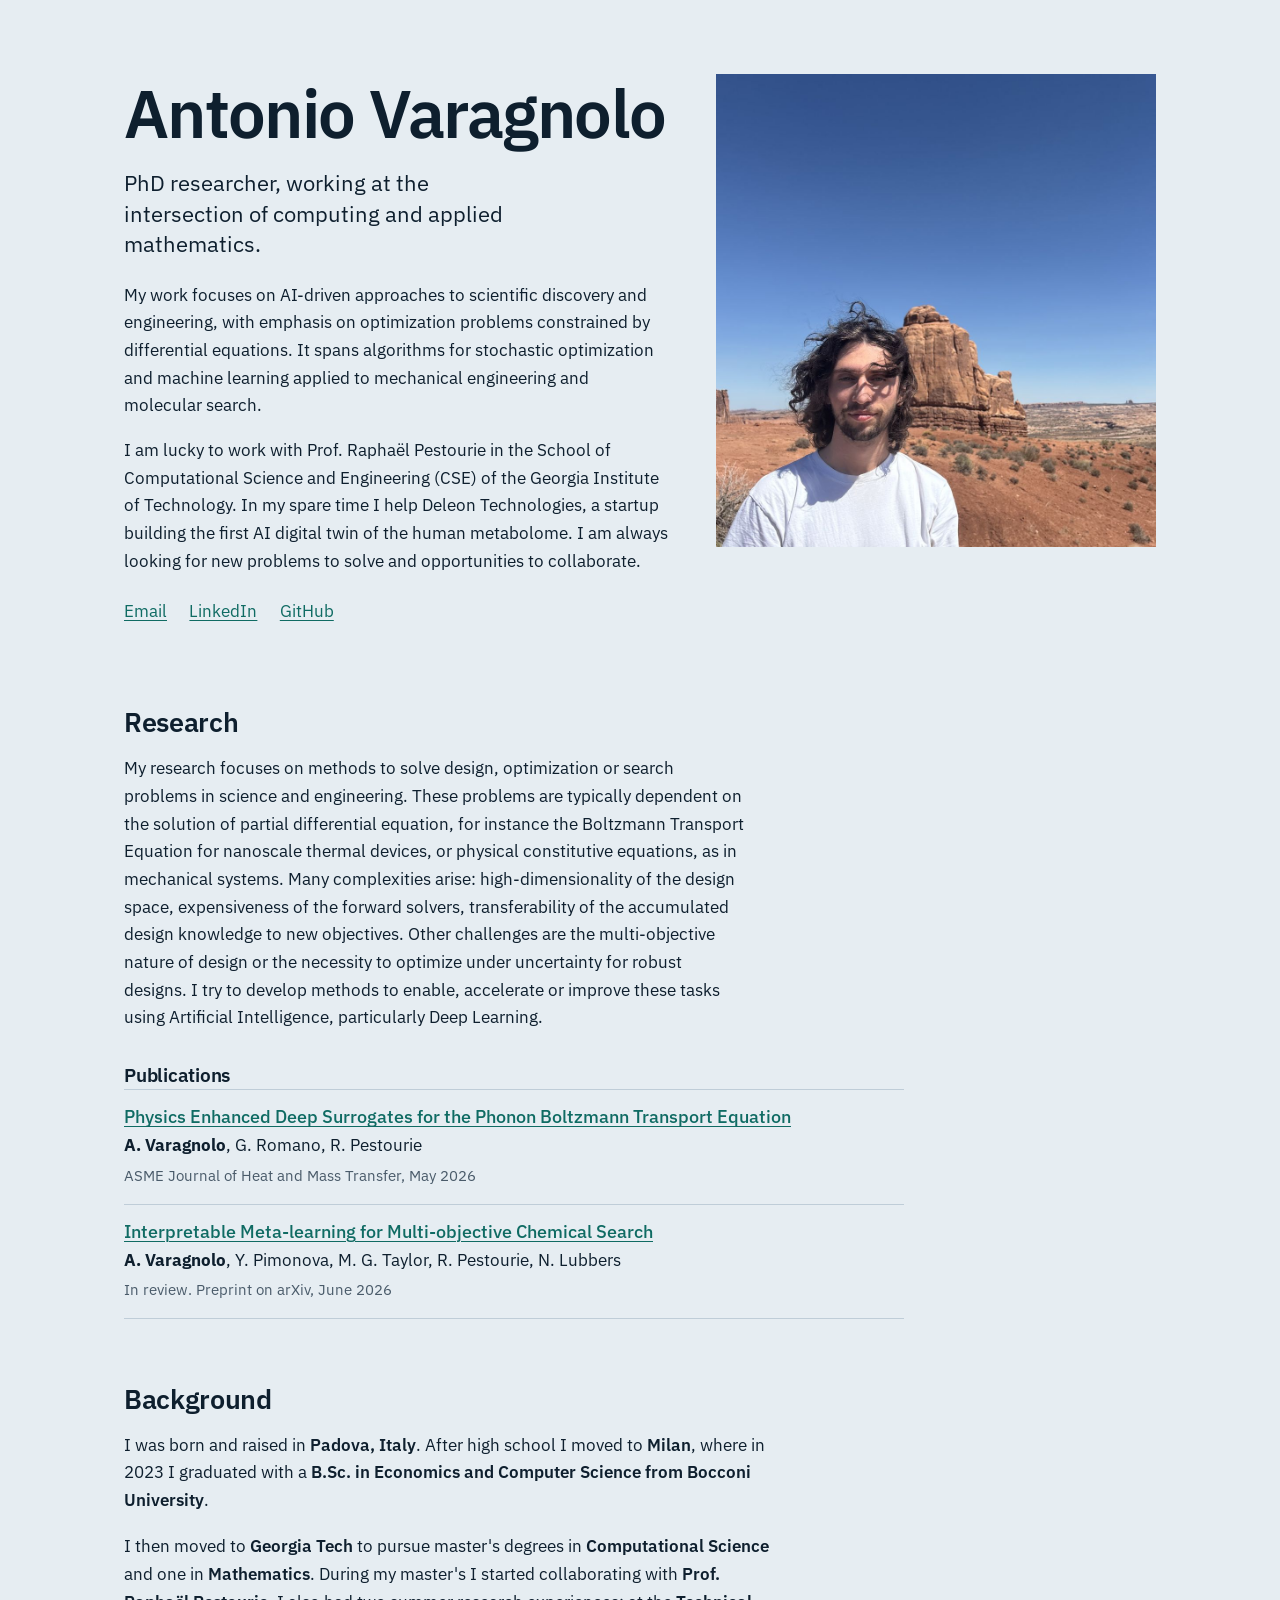
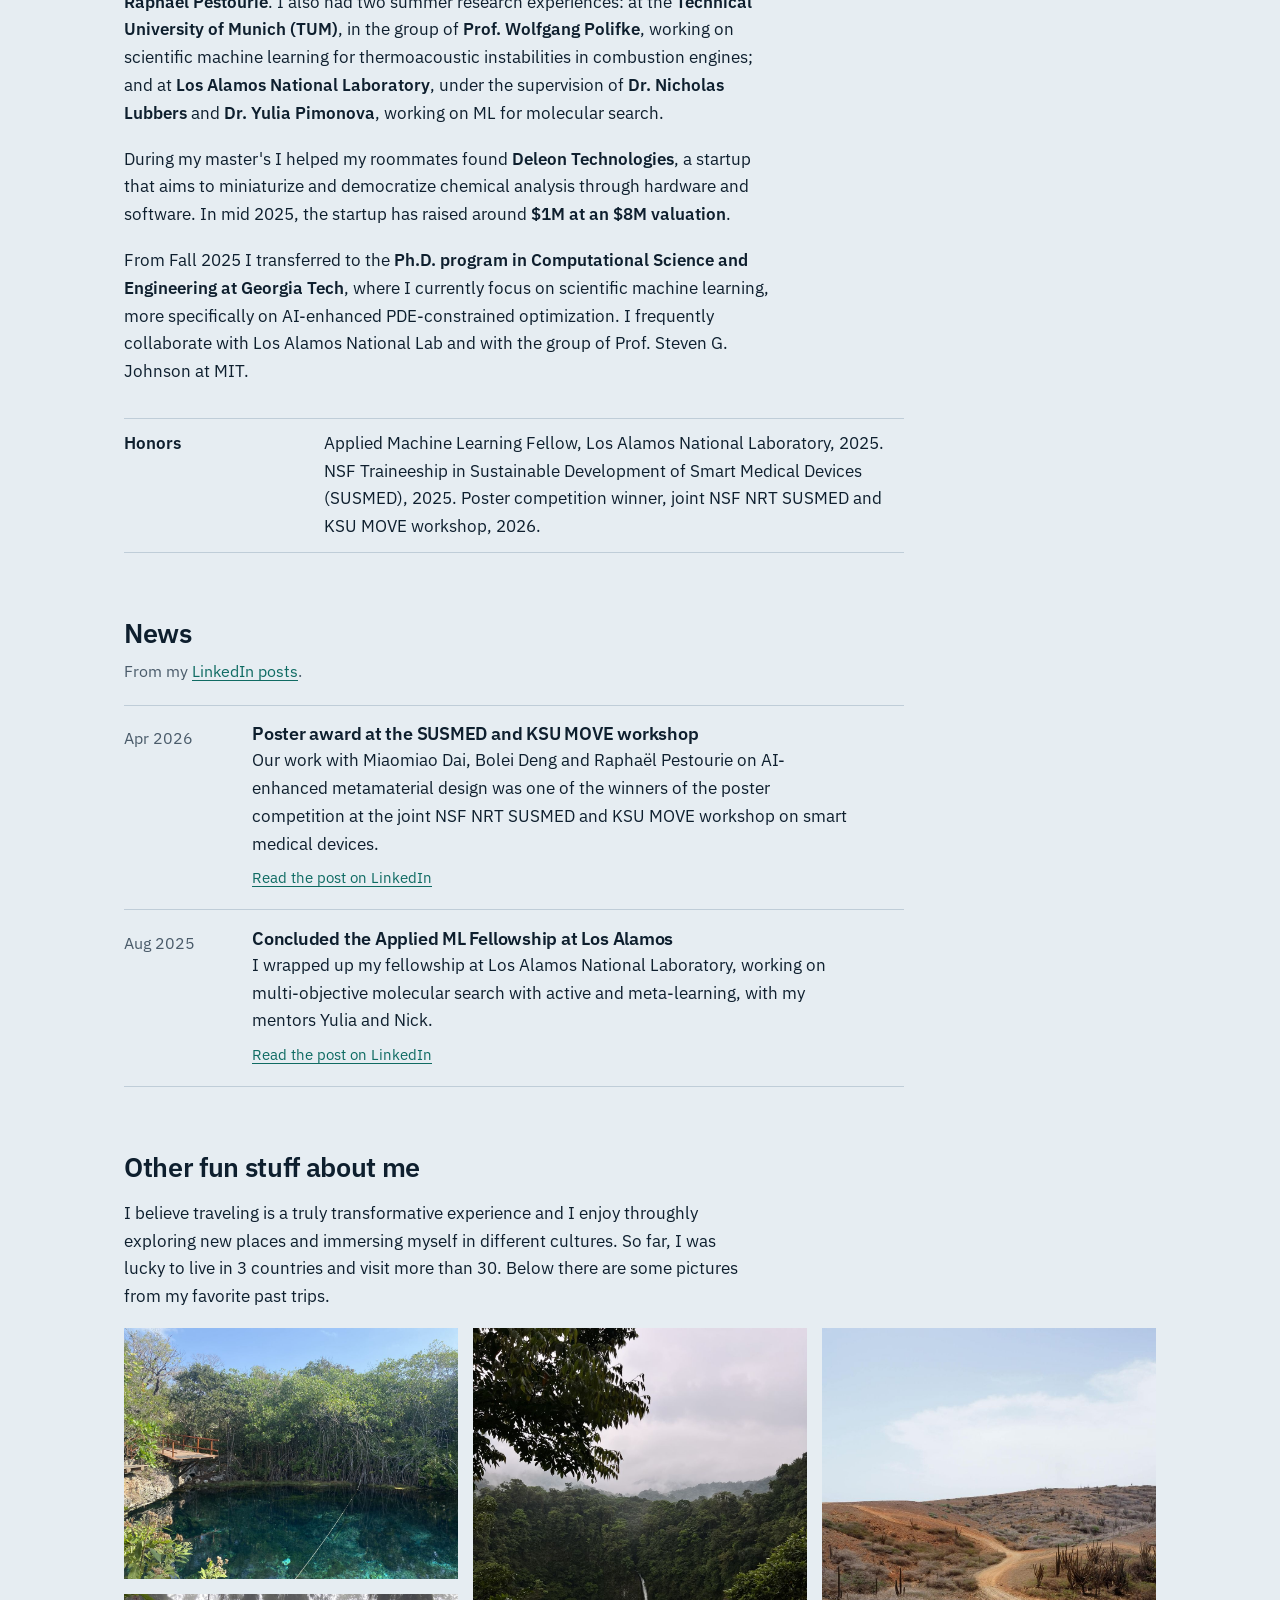
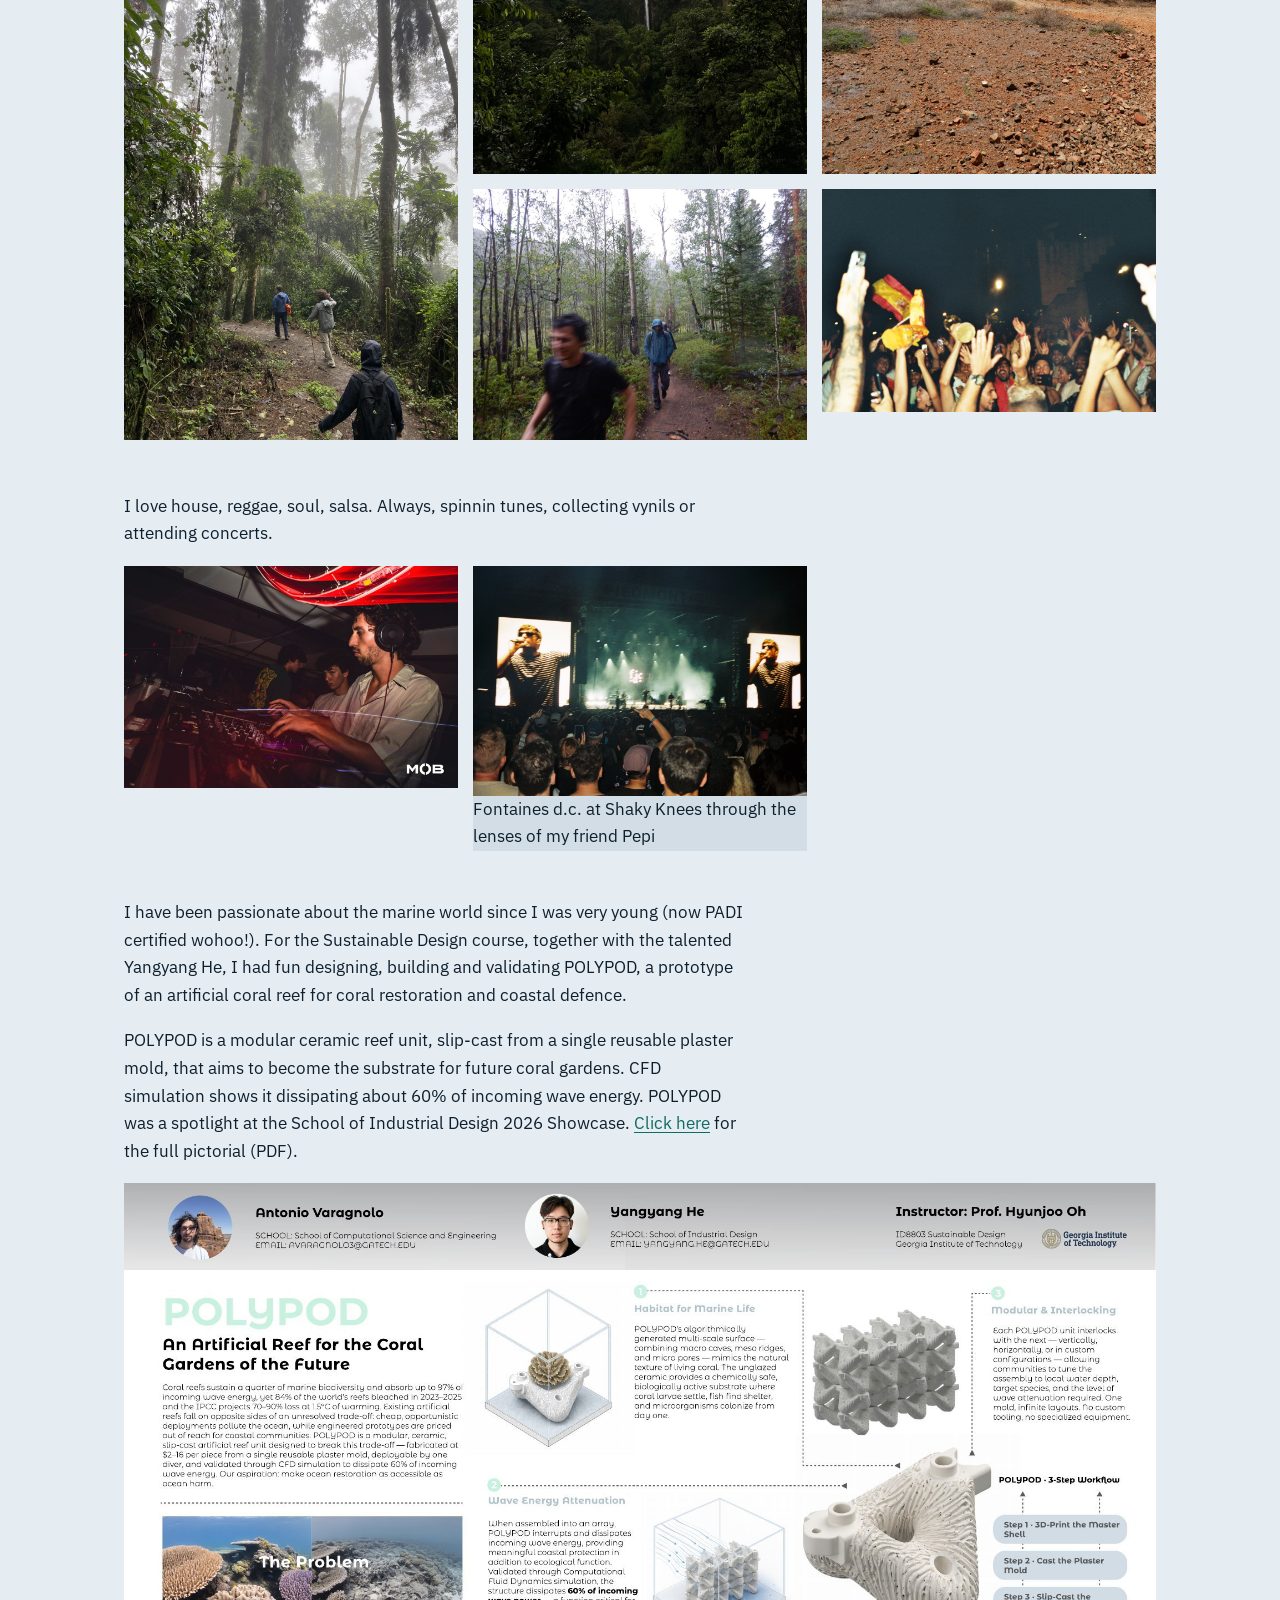
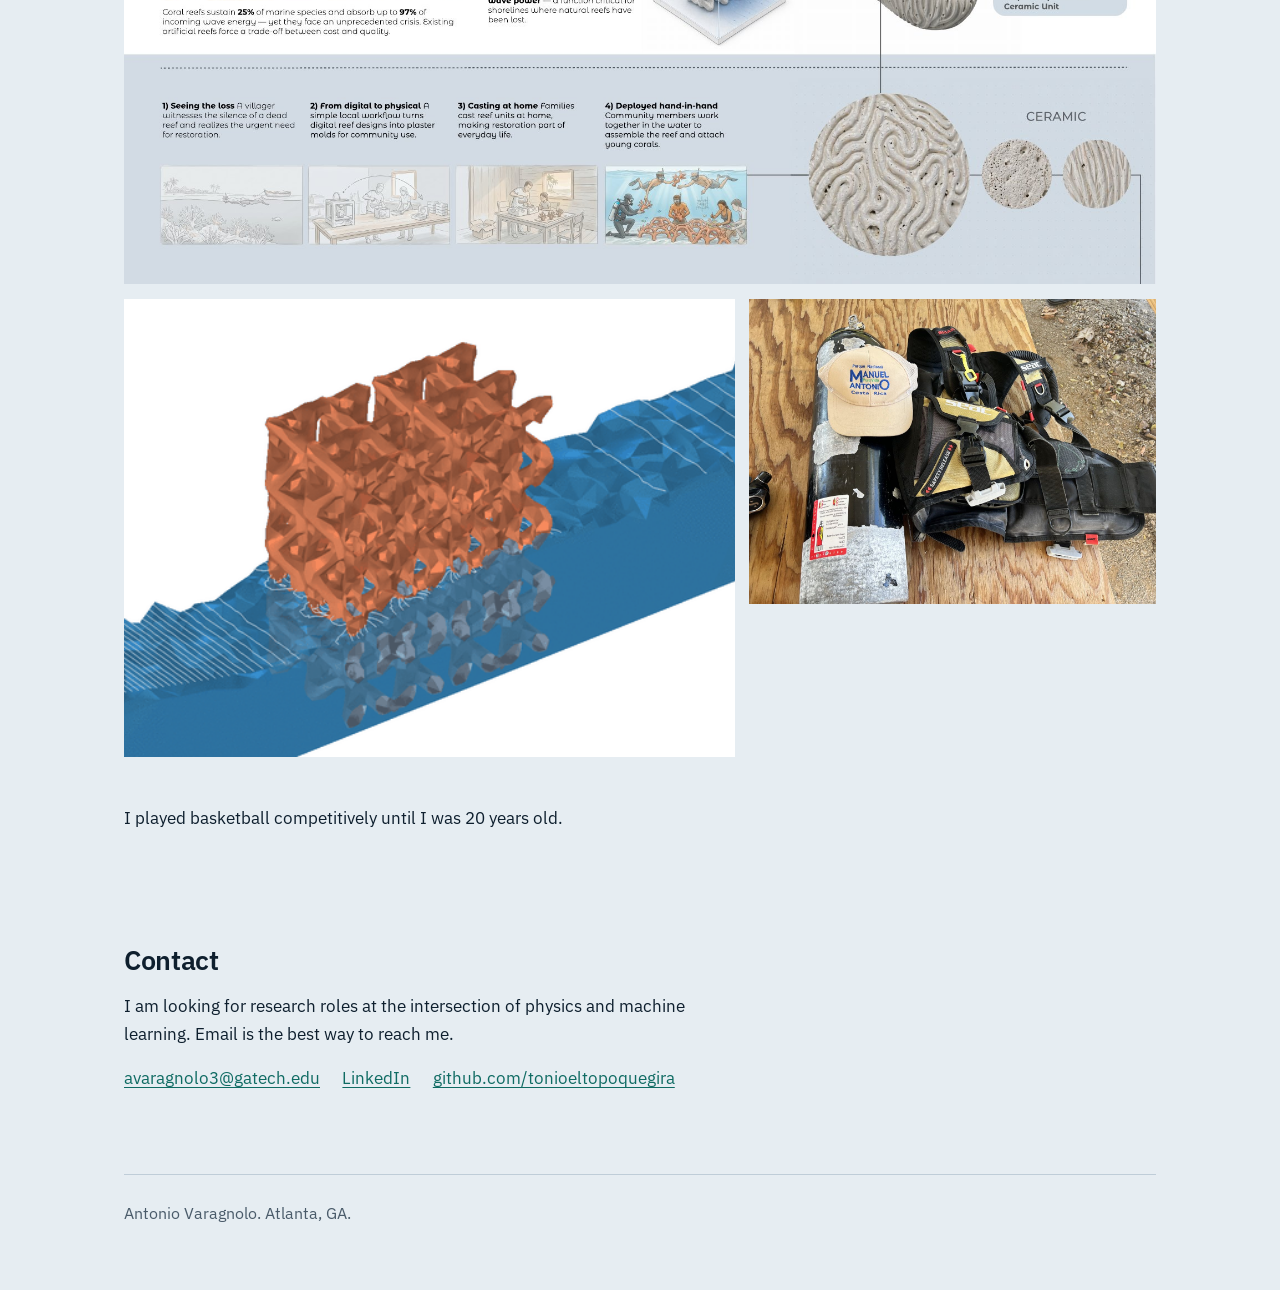
==== index.html @ 030df0f8 "photo update" ====
<!doctype html>
<html lang="en">
<head>
  <meta charset="utf-8">
  <meta name="viewport" content="width=device-width, initial-scale=1">
  <title>Antonio Varagnolo</title>
  <meta name="description" content="PhD researcher at Georgia Tech working at the intersection of computing and applied mathematics. AI for scientific discovery and engineering design.">
  <meta property="og:title" content="Antonio Varagnolo">
  <meta property="og:description" content="AI for scientific discovery and engineering design. PhD researcher, Georgia Tech.">
  <meta property="og:type" content="website">
  <link rel="preconnect" href="https://fonts.googleapis.com">
  <link rel="preconnect" href="https://fonts.gstatic.com" crossorigin>
  <link href="https://fonts.googleapis.com/css2?family=IBM+Plex+Sans:ital,wght@0,400;0,500;0,600;1,400&display=swap" rel="stylesheet">
  <link rel="stylesheet" href="assets/style.css">
</head>
<body>
  <a class="skip" href="#main">Skip to content</a>
  <div class="wrap">
    <header class="site-header">
      <a class="name" href="index.html"></a>
    </header>

    <main id="main">
      <section class="intro" aria-labelledby="top">
        <div class="text">
          <h1 id="top">Antonio Varagnolo</h1>
          <p class="lede">PhD researcher, working at the intersection of computing and applied mathematics.</p>
          <p>My work focuses on AI-driven approaches to scientific discovery and engineering, with emphasis on optimization problems constrained by differential equations. It spans algorithms for stochastic optimization and machine learning applied to mechanical engineering and molecular search.</p>
          <p>I am lucky to work with Prof. Raphaël Pestourie in the School of Computational Science and Engineering (CSE) of the Georgia Institute of Technology. In my spare time I help Deleon Technologies, a startup building the first AI digital twin of the human metabolome. I am always looking for new problems to solve and opportunities to collaborate.</p>
          <p class="links">
            <a href="mailto:avaragnolo3@gatech.edu">Email</a>
            <a href="https://www.linkedin.com/in/antonio-varagnolo-431287207/">LinkedIn</a>
            <a href="https://github.com/tonioeltopoquegira">GitHub</a>
          </p>
        </div>

        <figure class="portrait">
          <img src="assets/img/portrait.jpg" width="1000" height="1077" alt="Antonio Varagnolo outdoors, with red rock formations and a clear sky behind him">
        </figure>
      </section>

      <section class="block" id="research" aria-labelledby="research-h">
        <h2 id="research-h"><a class="h-link" href="projects.html">Research</a></h2>
        <p class="measure">My research focuses on methods to solve design, optimization or search problems in science and engineering. These problems are typically dependent on the solution of partial differential equation, for instance the Boltzmann Transport Equation for nanoscale thermal devices, or physical constitutive equations, as in mechanical systems. Many complexities arise: high-dimensionality of the design space, expensiveness of the forward solvers, transferability of the accumulated design knowledge to new objectives. Other challenges are the multi-objective nature of design or the necessity to optimize under uncertainty for robust designs. I try to develop methods to enable, accelerate or improve these tasks using Artificial Intelligence, particularly Deep Learning.</p>

        <h3 class="sub-h"><a class="h-link" href="publications.html">Publications</a></h3>
        <ul class="home-pubs">
          <li>
            <a class="pub-title" href="https://doi.org/10.1115/1.4071904">Physics Enhanced Deep Surrogates for the Phonon Boltzmann Transport Equation</a>
            <span class="pub-authors"><strong>A. Varagnolo</strong>, G. Romano, R. Pestourie</span>
            <span class="pub-status">ASME Journal of Heat and Mass Transfer, May 2026</span>
          </li>
          <li>
            <a class="pub-title" href="https://arxiv.org/abs/2606.20497">Interpretable Meta-learning for Multi-objective Chemical Search</a>
            <span class="pub-authors"><strong>A. Varagnolo</strong>, Y. Pimonova, M. G. Taylor, R. Pestourie, N. Lubbers</span>
            <span class="pub-status">In review. Preprint on arXiv, June 2026</span>
          </li>
        </ul>
      </section>

      <section class="block" id="background" aria-labelledby="bg-h">
        <h2 id="bg-h">Background</h2>
        <div class="bio">
          <p>I was born and raised in <strong>Padova, Italy</strong>. After high school I moved to <strong>Milan</strong>, where in 2023 I graduated with a <strong>B.Sc. in Economics and Computer Science from Bocconi University</strong>. </p>
          <p>I then moved to <strong>Georgia Tech</strong> to pursue master's degrees in <strong>Computational Science</strong> and one in <strong>Mathematics</strong>. During my master's I started collaborating with <strong>Prof. Raphaël Pestourie</strong>. I also had two summer research experiences: at the <strong>Technical University of Munich (TUM)</strong>, in the group of <strong>Prof. Wolfgang Polifke</strong>, working on scientific machine learning for thermoacoustic instabilities in combustion engines; and at <strong>Los Alamos National Laboratory</strong>, under the supervision of <strong>Dr. Nicholas Lubbers</strong> and <strong>Dr. Yulia Pimonova</strong>, working on ML for molecular search.</p>
          <p>During my master's I helped my roommates found <strong>Deleon Technologies</strong>, a startup that aims to miniaturize and democratize chemical analysis through hardware and software. In mid 2025, the startup has raised around <strong>$1M at an $8M valuation</strong>.</p>
          <p>From Fall 2025 I transferred to the <strong>Ph.D. program in Computational Science and Engineering at Georgia Tech</strong>, where I currently focus on scientific machine learning, more specifically on AI-enhanced PDE-constrained optimization. I frequently collaborate with Los Alamos National Lab and with the group of Prof. Steven G. Johnson at MIT.</p>
        </div>
        <dl class="facts">
          <div><dt>Honors</dt><dd>Applied Machine Learning Fellow, Los Alamos National Laboratory, 2025. NSF Traineeship in Sustainable Development of Smart Medical Devices (SUSMED), 2025. Poster competition winner, joint NSF NRT SUSMED and KSU MOVE workshop, 2026.</dd></div>
        </dl>
      </section>

      <section class="block" id="news" aria-labelledby="news-h">
        <h2 id="news-h">News</h2>
        <p class="section-note">From my <a href="https://www.linkedin.com/in/antonio-varagnolo-431287207/recent-activity/all/">LinkedIn posts</a>.</p>
        <ul class="news-list">
          <li>
            <time datetime="2026-04">Apr 2026</time>
            <div>
              <h3>Poster award at the SUSMED and KSU MOVE workshop</h3>
              <p>Our work with Miaomiao Dai, Bolei Deng and Raphaël Pestourie on AI-enhanced metamaterial design was one of the winners of the poster competition at the joint NSF NRT SUSMED and KSU MOVE workshop on smart medical devices.</p>
              <a class="more" href="https://www.linkedin.com/feed/update/urn:li:activity:7448049346832535553/">Read the post on LinkedIn</a>
            </div>
          </li>
          <li>
            <time datetime="2025-08">Aug 2025</time>
            <div>
              <h3>Concluded the Applied ML Fellowship at Los Alamos</h3>
              <p>I wrapped up my fellowship at Los Alamos National Laboratory, working on multi-objective molecular search with active and meta-learning, with my mentors Yulia and Nick.</p>
              <a class="more" href="https://www.linkedin.com/feed/update/urn:li:activity:7361018658132840450/">Read the post on LinkedIn</a>
            </div>
          </li>
        </ul>
      </section>

      <section class="block" id="beyond" aria-labelledby="beyond-h">
        <h2 id="beyond-h">Other fun stuff about me</h2>
       

        <div class="beyond-part" id="travels">
          <p class="measure"> I believe traveling is a truly transformative experience and I enjoy throughly exploring new places and immersing myself in different cultures. So far, I was lucky to live in 3 countries and visit more than 30. Below there are some pictures from my favorite past trips. </p>
          <div class="tiles">
            <figure class="tile wide" tabindex="0"><img src="assets/img/cenote.jpg" width="1200" height="900" loading="lazy" alt="Pic from Cenote Xunaan-Ha, Quintana Roo, Mexico"><figcaption><strong>Cenote Xunaan-Ha, Quintana Roo, Mexico </strong></figcaption></figure>
            <figure class="tile" tabindex="0"><img src="assets/img/rainforest.jpg" width="1100" height="1467" loading="lazy" alt="Pic from Salento, Colombia"><figcaption><strong>Salento, Colombia</strong>My friends Ariel and Andrea, two adventurous hikers </figcaption></figure>
            <figure class="tile" tabindex="0"><img src="assets/img/waterfall.jpg" width="1100" height="1467" loading="lazy" alt="Pic from Arenal, Costa Rica"><figcaption><strong>Arenal, Costa Rica</strong></figcaption></figure>
            <figure class="tile wide" tabindex="0"><img src="assets/img/forest-hike.jpg" width="1200" height="900" loading="lazy" alt="Pic from Rocky Mountains National Park, Colorado"><figcaption><strong>Rocky Mountains National Park, Colorado</strong>Cosimo and I caught by the afternoon summer rain</figcaption></figure>
            <figure class="tile" tabindex="0"><img src="assets/img/trail.jpg" width="1100" height="1467" loading="lazy" alt="Pic from Washington Slagbaai National Park, Bonaire"><figcaption><strong>Washington Slagbaai National Park, Bonaire</strong></figcaption></figure>
                      <figure class="tile wide" tabindex="0"><img src="assets/img/crowd.jpg" width="1200" height="800" loading="lazy" alt="Pic from Barcelona, Spain"><figcaption><strong>Barcelona, Spain</strong>World Cup celebrations in Spain</figcaption></figure>
          </div>
        </div>

        <div class="beyond-part" id="music-books">
          <p class="measure">I love house, reggae, soul, salsa. Always, spinnin tunes, collecting vynils or attending concerts.</p>
          <div class="tiles">
            <figure class="tile wide" tabindex="0"><img src="assets/img/dj.jpg" width="1200" height="799" loading="lazy" alt="Pics from me djing"><figcaption><strong>Behind the decks in Padova</strong></figcaption></figure>
            <figure class="tile wide" tabindex="0"><img src="assets/img/concert.jpg" width="1200" height="825" loading="lazy" alt="Shaky Knees, Piedmont Park, Atlanta"><figcaption><strong></strong>Shaky Knees, Piedmont Park, Atlanta</figcaption>Fontaines d.c. at Shaky Knees through the lenses of my friend Pepi
          </div>
        </div>

        <div class="beyond-part" id="marine">
          <p class="measure">I have been passionate about the marine world since I was very young (now PADI certified wohoo!). For the Sustainable Design course, together with the talented Yangyang He, I had fun designing, building and validating POLYPOD, a prototype of an artificial coral reef for coral restoration and coastal defence.</p>
          <p class="measure">POLYPOD is a modular ceramic reef unit, slip-cast from a single reusable plaster mold, that aims to become the substrate for future coral gardens. CFD simulation shows it dissipating about 60% of incoming wave energy. POLYPOD was a spotlight at the School of Industrial Design 2026 Showcase. <a href="assets/POLYPOD_Pictorial_web.pdf" target="_blank" rel="noopener">Click here</a> for the full pictorial (PDF).</p>
          <a class="poster-big" href="assets/img/polypod-poster.jpg" target="_blank" rel="noopener"><img src="assets/img/polypod-poster.jpg" width="1861" height="1264" loading="lazy" alt="POLYPOD poster: an artificial reef for the coral gardens of the future, with renders of the ceramic unit, wave attenuation simulation and a three-step casting workflow"></a>
          <div class="tiles duo">
            <figure class="tile" tabindex="0"><img src="assets/img/polypod-render.gif" width="640" height="360" loading="lazy" alt="Animated render of the POLYPOD reef array"><figcaption><strong>POLYPOD</strong>Animated render of the reef array.</figcaption></figure>
            <figure class="tile" tabindex="0"><img src="assets/img/scuba.jpg" width="1467" height="1100" loading="lazy" alt="Scuba tank and buoyancy vest laid out on a wooden table"><figcaption><strong>Scuba gear</strong>Tank and vest ready for a dive.</figcaption></figure>
          </div>
        </div>

        <div class="beyond-part" id="marine">
          <p class="measure"></p>I played basketball competitively until I was 20 years old.</p>
  
       </div>
      </section>

      <section class="block" id="contact" aria-labelledby="contact-h">
        <h2 id="contact-h">Contact</h2>
        <p class="measure">I am looking for research roles at the intersection of physics and machine learning. Email is the best way to reach me.</p>
        <p class="links" style="margin-top:0">
          <a href="mailto:avaragnolo3@gatech.edu">avaragnolo3@gatech.edu</a>
          <a href="https://www.linkedin.com/in/antonio-varagnolo-431287207/">LinkedIn</a>
          <a href="https://github.com/tonioeltopoquegira">github.com/tonioeltopoquegira</a>
        </p>
      </section>
    </main>

    <footer class="site-footer">
      <p>Antonio Varagnolo. Atlanta, GA.</p>
    </footer>
  </div>
</body>
</html>
---- assets/style.css ----
:root {
  --ground: #E6EDF2;
  --ink: #0E1F2E;
  --mute: #4A5B6A;
  --rule: #BFCDD8;
  --link: #0F6B63;
  --sans: "IBM Plex Sans", system-ui, -apple-system, "Segoe UI", sans-serif;
  --serif: "IBM Plex Sans", system-ui, -apple-system, "Segoe UI", sans-serif;
}

*, *::before, *::after { box-sizing: border-box; }
html { color-scheme: light; scroll-behavior: smooth; }

body {
  margin: 0;
  background: var(--ground);
  color: var(--ink);
  font-family: var(--serif);
  font-size: 1.05rem;
  line-height: 1.65;
  -webkit-font-smoothing: antialiased;
}
body:has(dialog[open]) { overflow: hidden; }

a { color: var(--link); text-underline-offset: 0.18em; text-decoration-thickness: 1px; }
a:hover { text-decoration-thickness: 2px; }
a:focus-visible, button:focus-visible, canvas:focus-visible {
  outline: 3px solid var(--link);
  outline-offset: 3px;
  border-radius: 2px;
}

.skip {
  position: absolute; left: 1rem; top: -4rem;
  background: var(--ink); color: var(--ground);
  padding: 0.5rem 0.9rem; font-family: var(--sans); z-index: 10;
}
.skip:focus { top: 1rem; }

.wrap { max-width: 1080px; margin: 0 auto; padding: 0 1.5rem; }

/* Header */
.site-header {
  display: flex; flex-wrap: wrap; align-items: baseline;
  justify-content: space-between; gap: 0.75rem 2rem;
  padding: 1.4rem 0 0;
}
.site-header .name {
  font-family: var(--sans); font-weight: 600; font-size: 1.15rem;
  color: var(--ink); text-decoration: none;
}
.site-header nav { display: flex; flex-wrap: wrap; gap: 0.4rem 1.6rem; font-family: var(--sans); font-size: 1.02rem; }
.site-header nav a { color: var(--ink); text-decoration: none; padding: 0.15rem 0; border-bottom: 1px solid transparent; }
.site-header nav a:hover { border-bottom-color: var(--ink); }
.site-header nav a[aria-current="page"] { border-bottom-color: var(--ink); }

/* Headings and text */
h1, h2, h3 { font-family: var(--sans); font-weight: 600; line-height: 1.15; letter-spacing: -0.012em; margin: 0; }
h1 { font-size: clamp(2.5rem, 6.2vw, 4.2rem); letter-spacing: -0.025em; }
h2 { font-size: 1.7rem; margin-bottom: 1.1rem; }
h3 { font-size: 1.2rem; margin-bottom: 0.4rem; }
p { margin: 0 0 1em; }
.measure { max-width: 62ch; }
.meta { font-family: var(--sans); font-size: 0.95rem; color: var(--mute); margin: 0; }

/* Page title (Projects, Publications) */
.page-head { padding: 3rem 0 2.2rem; }
.page-head h1 { font-size: clamp(2.1rem, 5vw, 3.2rem); margin-bottom: 0.9rem; }
.page-head p { max-width: 62ch; margin: 0; }

/* About */
.intro {
  display: grid; grid-template-columns: minmax(0, 1fr) minmax(0, 440px);
  gap: 3rem; align-items: start; padding: 3.2rem 0 4rem;
}
.intro .lede { font-family: var(--sans); font-size: 1.35rem; line-height: 1.4; margin: 1.1rem 0 1.4rem; max-width: 30ch; }
.intro .text p:not(.lede) { max-width: 58ch; }
.links { display: flex; flex-wrap: wrap; gap: 0.3rem 1.4rem; font-family: var(--sans); margin-top: 1.4rem; }

.linkbtn {
  font: inherit; font-family: var(--sans); color: var(--link); background: none;
  border: 0; padding: 0; cursor: pointer; text-decoration: underline;
  text-underline-offset: 0.18em; text-decoration-thickness: 1px; text-align: left;
}
.linkbtn:hover { text-decoration-thickness: 2px; }

section.block { padding: 0 0 4rem; }
.facts { max-width: 780px; margin: 0; }
.facts div { display: grid; grid-template-columns: 11rem minmax(0, 1fr); gap: 0 1.5rem; padding: 0.7rem 0; border-top: 1px solid var(--rule); }
.facts div:last-child { border-bottom: 1px solid var(--rule); }
.facts dt { font-family: var(--sans); font-weight: 600; }
.facts dd { margin: 0; }

/* Project list */
.project-list { list-style: none; margin: 0 0 4rem; padding: 0; max-width: 780px; }
.project-list li { padding: 1.5rem 0; border-top: 1px solid var(--rule); }
.project-list li:last-child { border-bottom: 1px solid var(--rule); }
.project-list h3 { font-size: 1.4rem; margin-bottom: 0.3rem; }
.project-list h3 button {
  font: inherit; letter-spacing: inherit; color: var(--ink); background: none; border: 0;
  padding: 0; cursor: pointer; text-align: left;
}
.project-list h3 button:hover { color: var(--link); text-decoration: underline; text-decoration-thickness: 1px; text-underline-offset: 0.18em; }
.project-list p { margin: 0.2rem 0 0.45rem; max-width: 62ch; }

/* Publications */
.pub-group { margin: 0 0 3rem; max-width: 780px; }
.pub-group h2 { font-size: 1.35rem; padding-bottom: 0.6rem; border-bottom: 1px solid var(--rule); margin-bottom: 0; }
.pubs { list-style: none; margin: 0; padding: 0; }
.pubs li { padding: 1.1rem 0; border-bottom: 1px solid var(--rule); }
.pubs .title { display: block; font-family: var(--sans); font-weight: 500; font-size: 1.15rem; line-height: 1.3; margin-bottom: 0.25rem; }
.pubs .authors { display: block; }
.pubs .venue { display: block; font-family: var(--sans); font-size: 0.95rem; color: var(--mute); margin-top: 0.2rem; }
.pubs .more { font-family: var(--sans); font-size: 0.95rem; margin-top: 0.4rem; display: block; }

/* Project dialog */
dialog.project {
  width: min(880px, calc(100vw - 1.5rem)); max-height: calc(100vh - 2rem);
  margin: auto; padding: 0; border: 0; background: var(--ground); color: var(--ink);
  box-shadow: 0 0 0 1px var(--ink);
  overflow: hidden;
}
dialog.project::backdrop { background: rgba(14, 31, 46, 0.64); }
dialog.project[open] { display: flex; flex-direction: column; }
.dlg-bar {
  display: flex; justify-content: space-between; align-items: baseline; gap: 1rem;
  padding: 0.9rem 1.5rem; border-bottom: 1px solid var(--rule); font-family: var(--sans);
}
.dlg-bar .meta { margin: 0; }
.dlg-bar button { font: inherit; font-family: var(--sans); background: none; border: 0; color: var(--ink); cursor: pointer; padding: 0.2rem 0; text-decoration: underline; text-underline-offset: 0.18em; text-decoration-thickness: 1px; }
.dlg-bar button:hover { color: var(--link); }
.dlg-body { overflow-y: auto; padding: 1.8rem 1.5rem 2.2rem; }
.dlg-body h2 { font-size: clamp(1.7rem, 4vw, 2.3rem); margin: 0 0 0.9rem; max-width: 24ch; }
.dlg-body .result { font-family: var(--sans); font-size: 1.3rem; line-height: 1.35; font-weight: 500; margin: 0 0 1.6rem; max-width: 40ch; }
.dlg-body h3 { margin: 1.6rem 0 0.3rem; font-size: 1.15rem; }
.dlg-body p, .dlg-body ul { max-width: 62ch; }
.dlg-body ul { padding-left: 1.2rem; margin: 0 0 1em; }
.dlg-body li { margin-bottom: 0.35rem; }

.media { display: grid; grid-template-columns: minmax(0, 1.5fr) minmax(0, 1fr); gap: 1rem; margin: 0 0 0.6rem; align-items: start; }
.media figure { margin: 0; }
.media .frame { background: #D2DDE5; }
.media img { display: block; width: 100%; height: auto; }
.media figcaption { font-family: var(--sans); font-size: 0.9rem; color: var(--mute); margin-top: 0.4rem; line-height: 1.4; }
.media .frame.missing { aspect-ratio: 4 / 3; display: grid; place-items: center; border: 1.5px dashed var(--rule); background: none; }
.media .frame.missing img { display: none; }
.media .frame.missing::after {
  content: "Add " attr(data-file); font-family: var(--sans); font-size: 0.9rem; color: var(--mute);
  text-align: center; padding: 0.75rem; overflow-wrap: anywhere;
}

/* Footer */
.site-footer { border-top: 1px solid var(--rule); padding: 1.6rem 0 3rem; font-family: var(--sans); font-size: 0.98rem; color: var(--mute); }
.site-footer .links { margin: 0 0 0.6rem; }

@media (max-width: 860px) {
  .intro { grid-template-columns: 1fr; gap: 2.2rem; padding-top: 2.2rem; }
  .media { grid-template-columns: 1fr; }
}
@media (max-width: 560px) {
  body { font-size: 1.06rem; }
  .facts div { grid-template-columns: 1fr; gap: 0.1rem; }
  .dlg-bar, .dlg-body { padding-left: 1rem; padding-right: 1rem; }
}
@media (prefers-reduced-motion: reduce) {
  html { scroll-behavior: auto; }
}

/* ---- Portrait, news, gallery, publications (added) ---- */
.portrait { margin: 0; }
.portrait img { display: block; width: 100%; height: auto; background: #D2DDE5; }

.news-list { list-style: none; margin: 0; padding: 0; max-width: 780px; }
.news-list li { display: grid; grid-template-columns: 6.5rem minmax(0, 1fr); gap: 0 1.5rem; padding: 1.1rem 0; border-top: 1px solid var(--rule); }
.news-list li:last-child { border-bottom: 1px solid var(--rule); }
.news-list time { font-family: var(--sans); font-size: 0.98rem; color: var(--mute); padding-top: 0.2rem; }
.news-list h3 { font-size: 1.15rem; margin-bottom: 0.2rem; }
.news-list p { margin: 0 0 0.35rem; max-width: 60ch; }
.news-list .more { font-family: var(--sans); font-size: 0.95rem; }
.section-note { font-family: var(--sans); font-size: 0.98rem; color: var(--mute); margin: -0.4rem 0 1.2rem; }

.gallery { columns: 3 220px; column-gap: 0.9rem; margin: 1.8rem 0 0; }
.gallery figure { margin: 0 0 0.9rem; break-inside: avoid; }
.gallery img { display: block; width: 100%; height: auto; background: #D2DDE5; }

.pub-entry { padding: 1.4rem 0; border-bottom: 1px solid var(--rule); }
.pub-entry h3 { font-size: 1.2rem; line-height: 1.3; margin-bottom: 0.3rem; }
.pub-entry .authors { margin: 0 0 0.15rem; }
.pub-entry .venue { font-family: var(--sans); font-size: 0.95rem; color: var(--mute); margin: 0 0 0.6rem; }
.pub-entry details { margin: 0.2rem 0 0.6rem; max-width: 66ch; }
.pub-entry summary { font-family: var(--sans); cursor: pointer; color: var(--link); text-decoration: underline; text-underline-offset: 0.18em; text-decoration-thickness: 1px; width: max-content; }
.pub-entry summary:hover { text-decoration-thickness: 2px; }
.pub-entry details p { margin: 0.7rem 0 0; font-size: 1.05rem; }
.pub-links { display: flex; flex-wrap: wrap; gap: 0.2rem 1.4rem; font-family: var(--sans); font-size: 0.98rem; margin: 0; }
.pub-note { font-family: var(--sans); font-size: 0.92rem; color: var(--mute); margin: 0.3rem 0 0; }
.dlg-body .related { margin-top: 1.8rem; padding-top: 1rem; border-top: 1px solid var(--rule); font-family: var(--sans); }

@media (max-width: 560px) {
  .news-list li { grid-template-columns: 1fr; gap: 0.1rem; }
}

/* ---- Beyond research: themed parts and photo tiles ---- */
.beyond-intro { margin-bottom: 2.2rem; }
.beyond-part { margin: 0 0 3rem; }
.beyond-part h3 { font-size: 1.35rem; margin-bottom: 0.4rem; }
.beyond-part > p { margin-bottom: 1.1rem; }
.tiles { columns: 3 240px; column-gap: 0.9rem; }
.tile { position: relative; margin: 0 0 0.9rem; break-inside: avoid; overflow: hidden; background: #D2DDE5; }
.tile img { display: block; width: 100%; height: auto; }
.tile figcaption {
  position: absolute; inset: auto 0 0 0; padding: 2.2rem 0.9rem 0.8rem;
  background: linear-gradient(to top, rgba(14,31,46,0.85), rgba(14,31,46,0));
  color: #fff; font-family: var(--sans); font-size: 0.95rem; line-height: 1.35;
  opacity: 0; transform: translateY(0.4rem); transition: opacity .2s, transform .2s;
}
.tile figcaption strong { display: block; font-weight: 600; }
.tile:hover figcaption, .tile:focus figcaption, .tile:focus-within figcaption { opacity: 1; transform: none; }
.tile:focus-visible { outline: 3px solid var(--link); outline-offset: 2px; }
.tile.empty { min-height: 11rem; display: grid; place-items: center; background: none; border: 1.5px dashed var(--rule); }
.tile.empty p { margin: 0; padding: 1rem; font-family: var(--sans); font-size: 0.92rem; color: var(--mute); text-align: center; }
@media (hover: none) { .tile figcaption { opacity: 1; transform: none; } }
@media (max-width: 560px) {
  .tiles { columns: auto; display: flex; gap: 0.7rem; overflow-x: auto; scroll-snap-type: x mandatory; padding-bottom: 0.6rem; }
  .tile { flex: 0 0 78%; margin: 0; scroll-snap-align: start; }
  .tile.empty { flex-basis: 78%; }
}
@media (prefers-reduced-motion: reduce) { .tile figcaption { transition: none; } }

/* ---- Marine life: large poster + small pair ---- */
.poster-big { display: block; margin: 0 0 0.9rem; background: #D2DDE5; }
.poster-big img { display: block; width: 100%; height: auto; }
.tiles.duo { columns: auto; display: grid; grid-template-columns: minmax(0, 1.5fr) minmax(0, 1fr); gap: 0.9rem; align-items: start; }
.tiles.duo .tile { margin: 0; }
@media (max-width: 560px) {
  .tiles.duo { display: grid; grid-template-columns: 1fr; overflow: visible; }
  .tiles.duo .tile { flex: none; }
}
.tiles.duo .tile img { aspect-ratio: 4 / 3; object-fit: cover; }

/* ---- Background as autobiography ---- */
.bio { max-width: 66ch; margin: 0 0 2rem; }
.bio p { margin: 0 0 1.1em; }
.bio strong { font-weight: 600; }

/* ---- Home: Research and publications list ---- */
.h-link { color: inherit; text-decoration: none; }
.h-link:hover { color: var(--link); text-decoration: underline; text-decoration-thickness: 1px; text-underline-offset: 0.18em; }
.sub-h { font-size: 1.2rem; margin: 2rem 0 0.2rem; }
.home-pubs { list-style: none; margin: 0; padding: 0; max-width: 780px; }
.home-pubs li { padding: 1rem 0; border-bottom: 1px solid var(--rule); }
.home-pubs li:first-child { border-top: 1px solid var(--rule); }
.home-pubs .pub-title { display: block; font-family: var(--sans); font-weight: 500; font-size: 1.1rem; line-height: 1.3; margin-bottom: 0.2rem; }
.home-pubs .pub-authors { display: block; }
.home-pubs .pub-status { display: block; font-family: var(--sans); font-size: 0.95rem; color: var(--mute); margin-top: 0.15rem; }
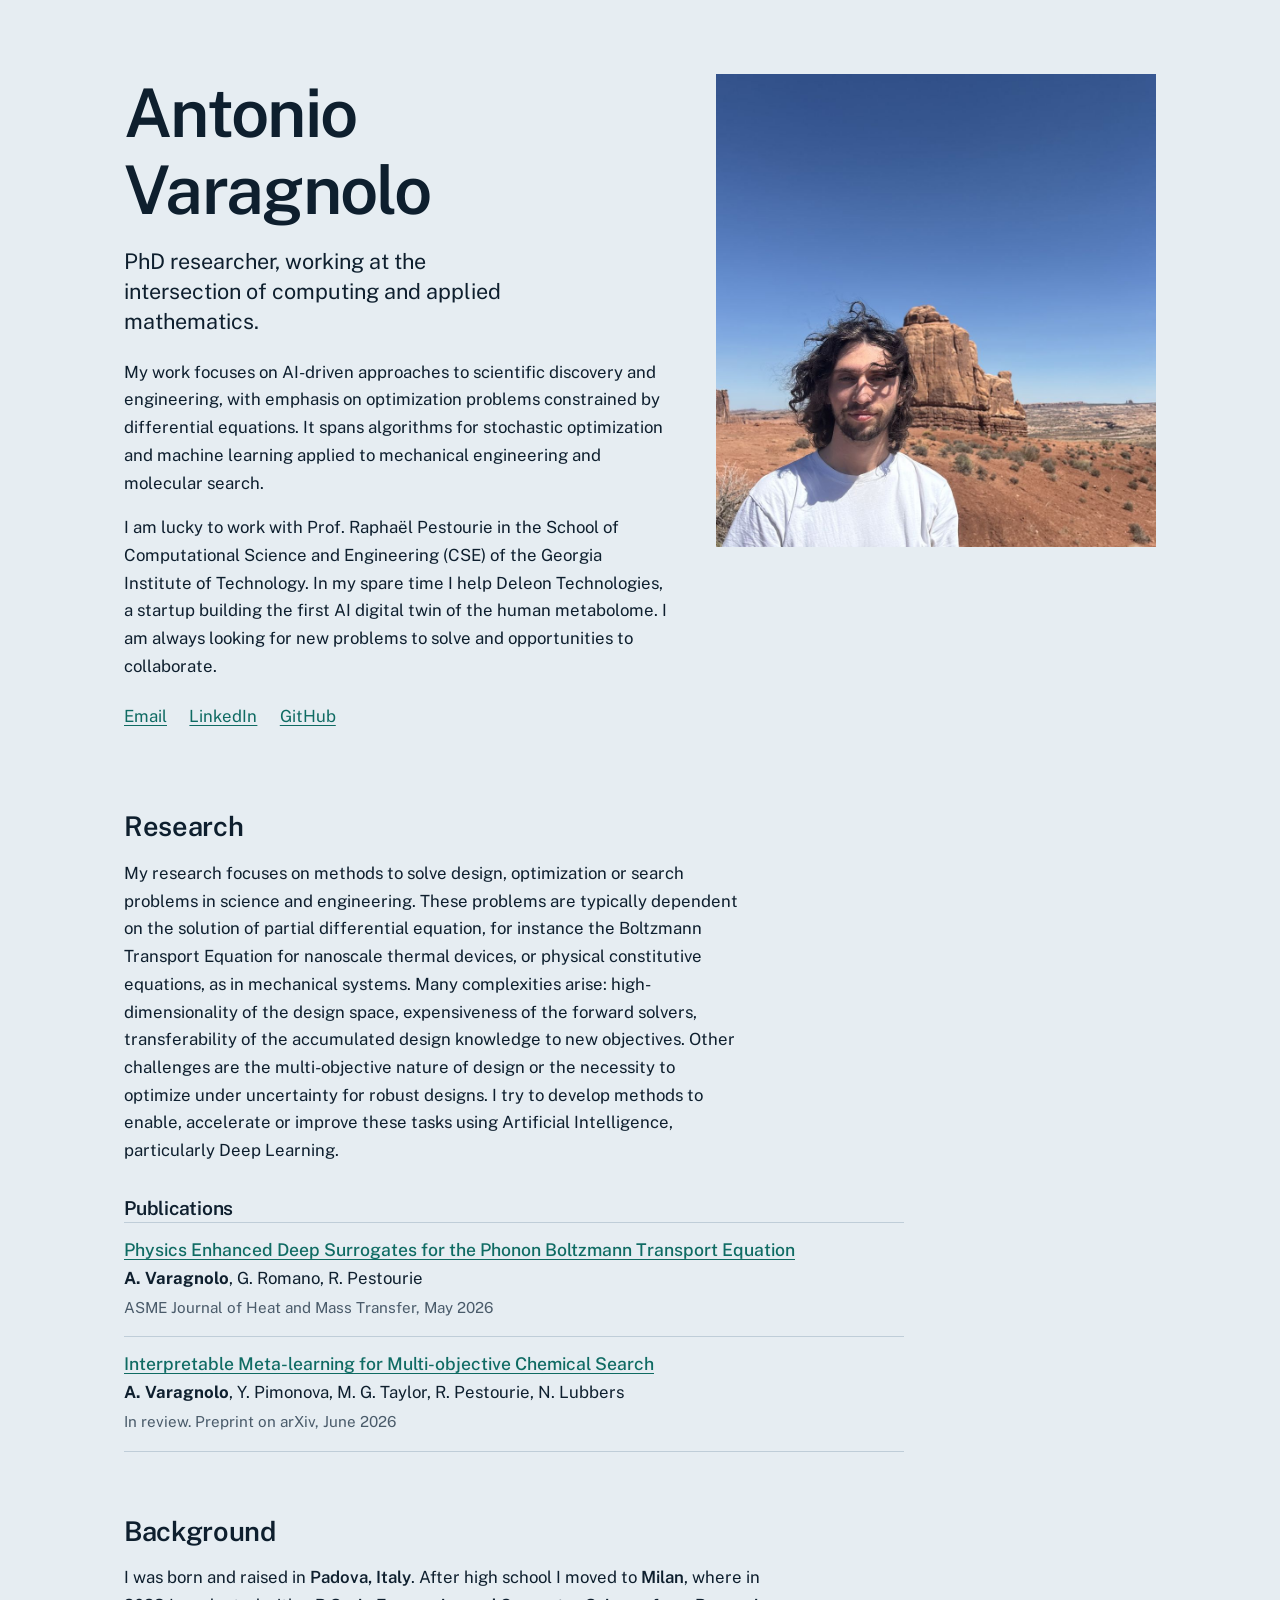
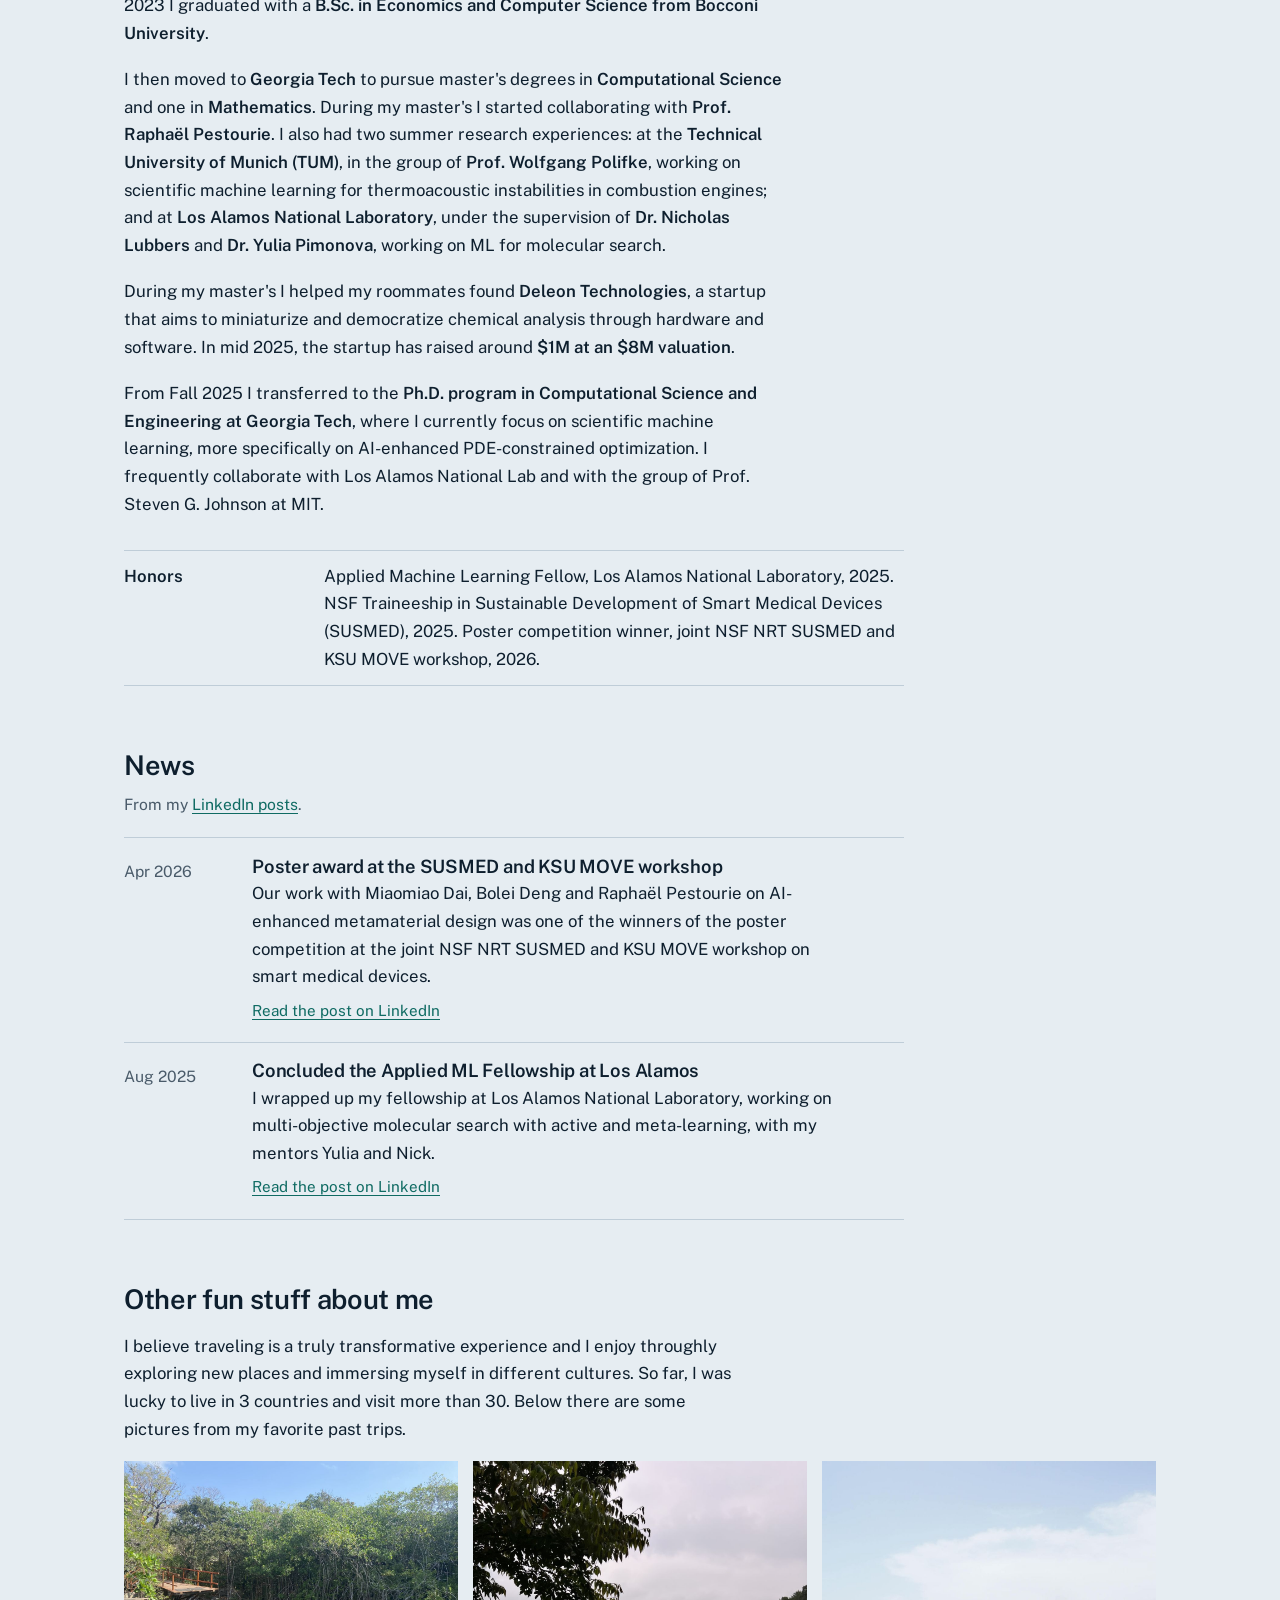
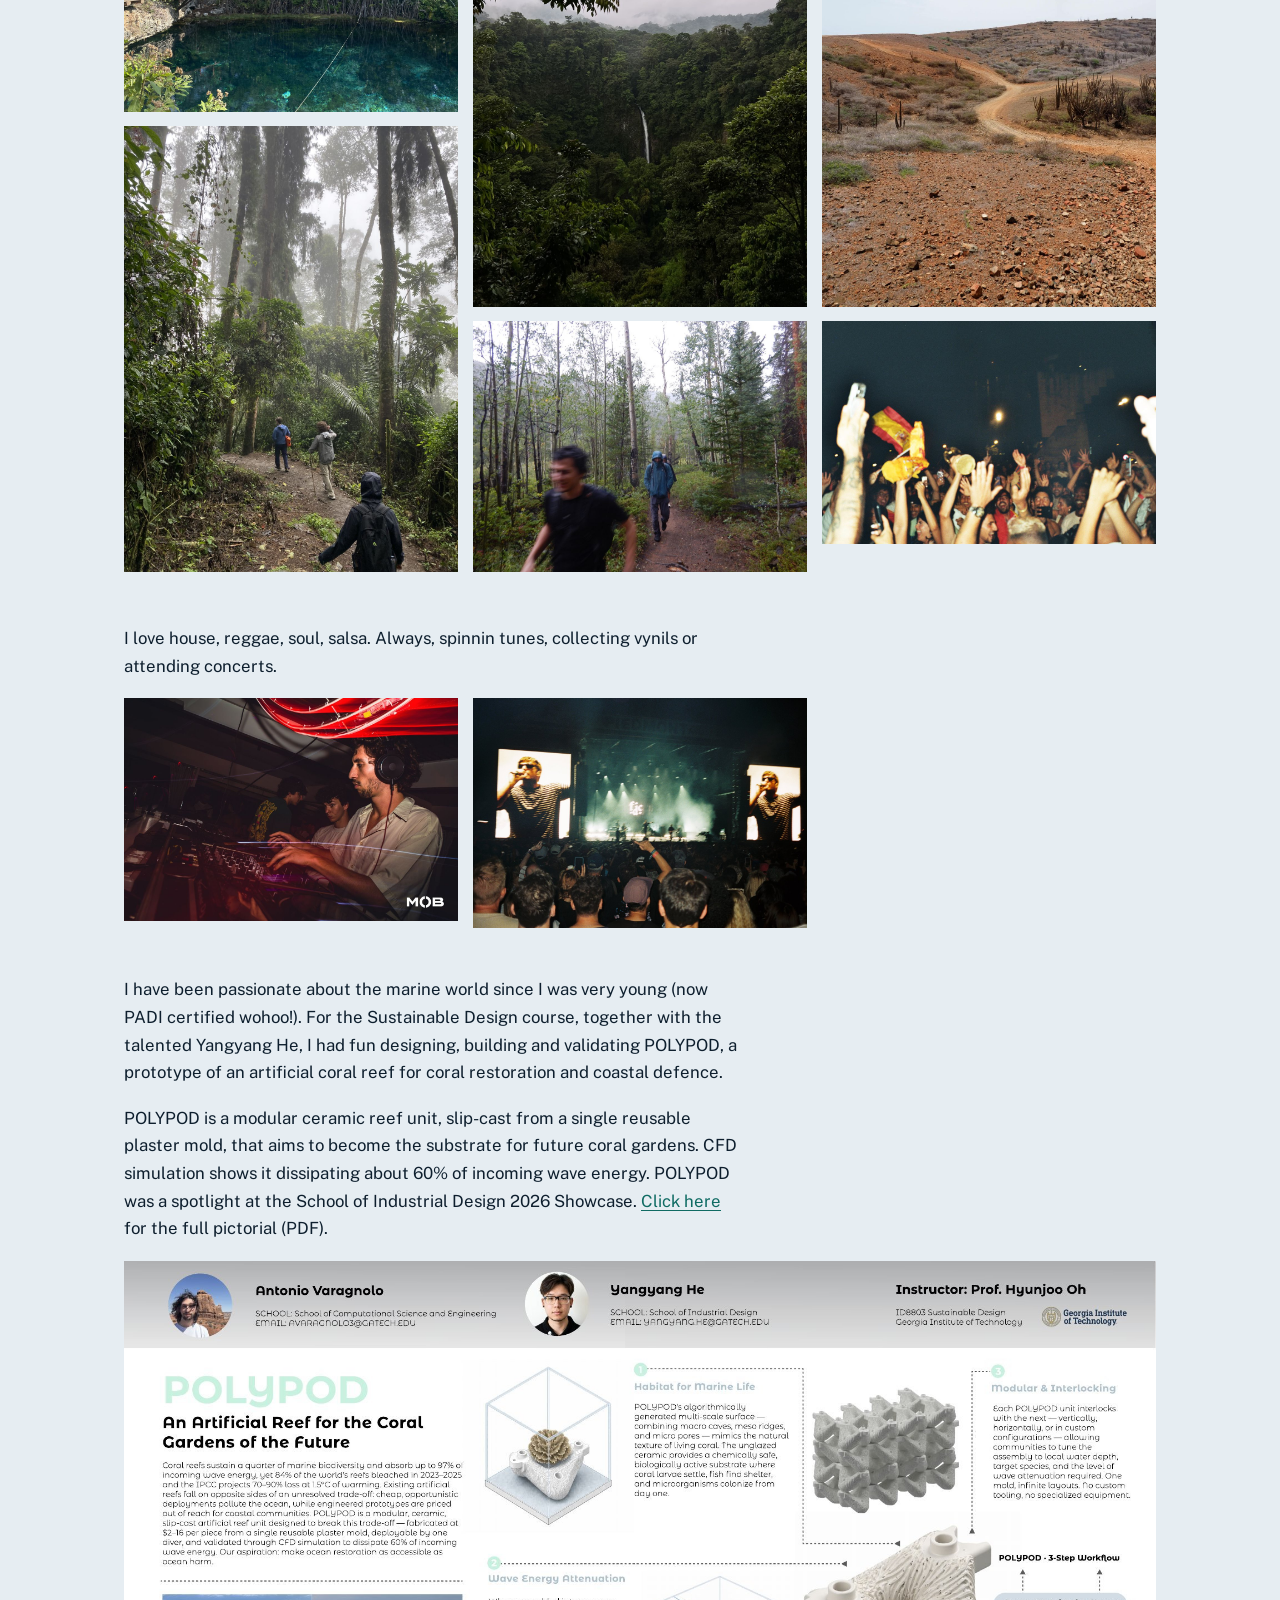
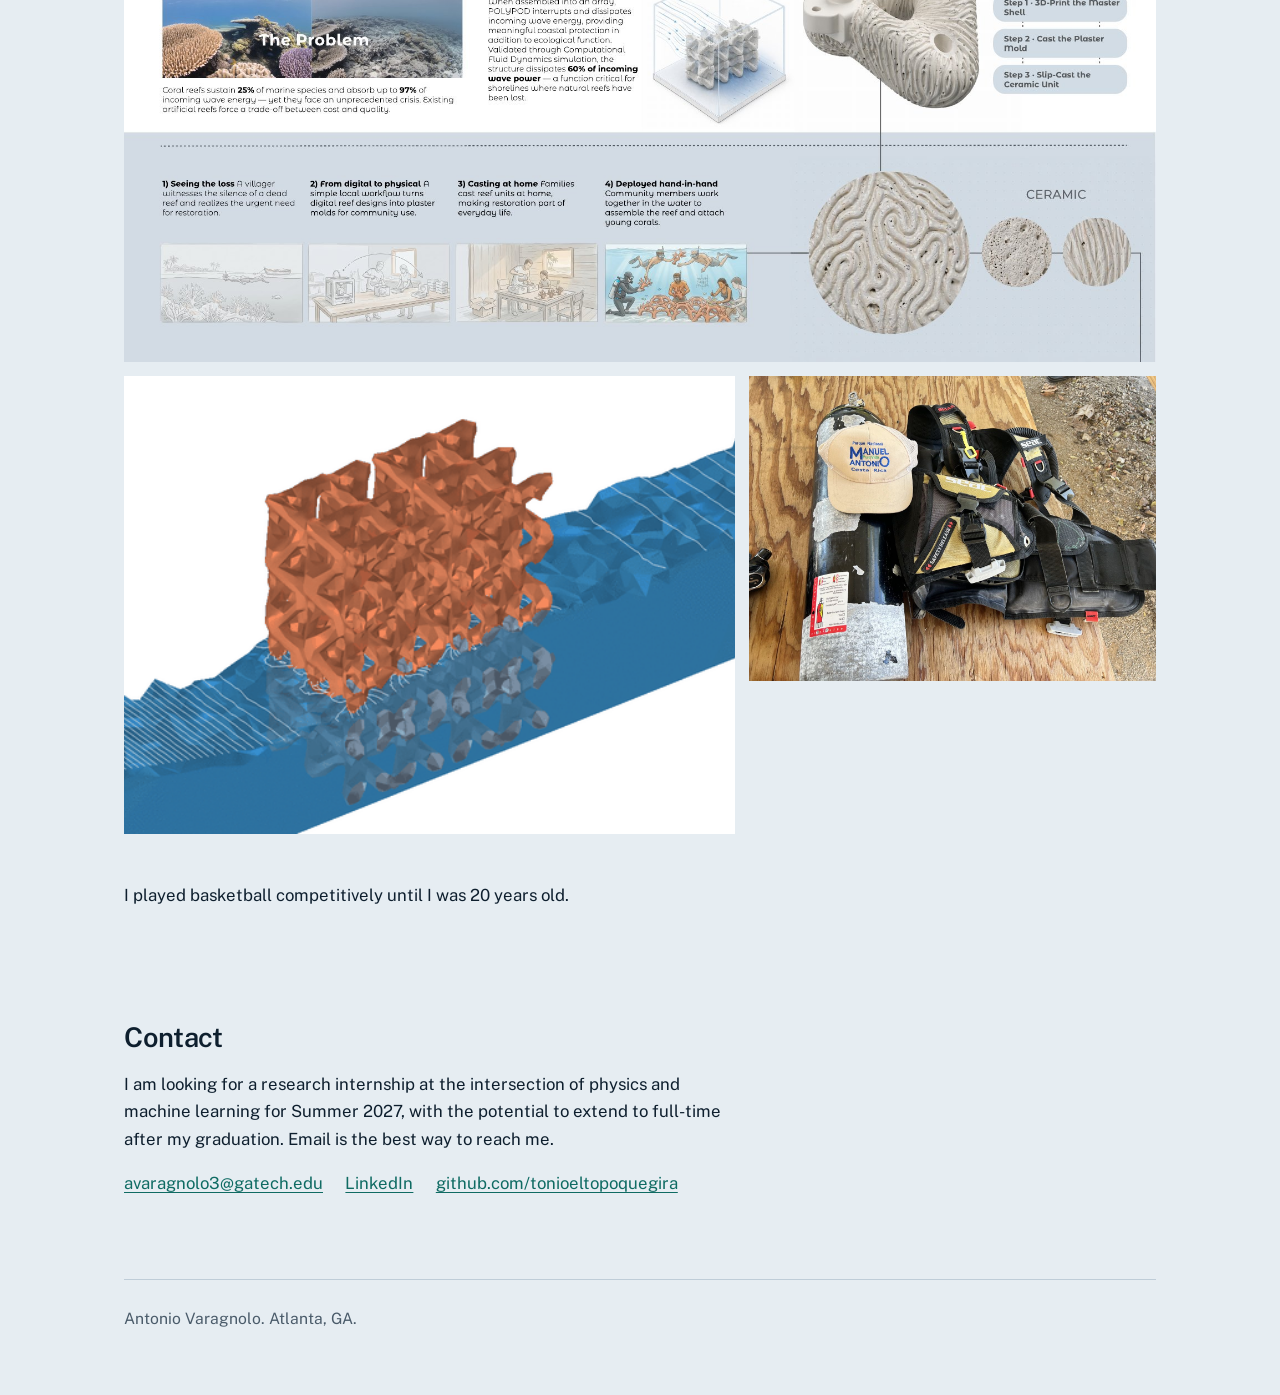
==== commit e73ad252: "updated captions+switchfont" ====
--- a/index.html
+++ b/index.html
@@ -10,7 +10,7 @@
   <meta property="og:type" content="website">
   <link rel="preconnect" href="https://fonts.googleapis.com">
   <link rel="preconnect" href="https://fonts.gstatic.com" crossorigin>
-  <link href="https://fonts.googleapis.com/css2?family=IBM+Plex+Sans:ital,wght@0,400;0,500;0,600;1,400&display=swap" rel="stylesheet">
+  <link href="https://fonts.googleapis.com/css2?family=Public+Sans:ital,wght@0,400;0,500;0,600;0,700;1,400&display=swap" rel="stylesheet">
   <link rel="stylesheet" href="assets/style.css">
 </head>
 <body>
@@ -114,7 +114,7 @@
           <p class="measure">I love house, reggae, soul, salsa. Always, spinnin tunes, collecting vynils or attending concerts.</p>
           <div class="tiles">
             <figure class="tile wide" tabindex="0"><img src="assets/img/dj.jpg" width="1200" height="799" loading="lazy" alt="Pics from me djing"><figcaption><strong>Behind the decks in Padova</strong></figcaption></figure>
-            <figure class="tile wide" tabindex="0"><img src="assets/img/concert.jpg" width="1200" height="825" loading="lazy" alt="Shaky Knees, Piedmont Park, Atlanta"><figcaption><strong></strong>Shaky Knees, Piedmont Park, Atlanta</figcaption>Fontaines d.c. at Shaky Knees through the lenses of my friend Pepi
+            <figure class="tile wide" tabindex="0"><img src="assets/img/concert.jpg" width="1200" height="825" loading="lazy" alt="Shaky Knees, Piedmont Park, Atlanta"><figcaption><strong>Shaky Knees, Piedmont Park, Atlanta</strong>Fontaines d.c. at Shaky Knees through the lenses of my friend Pepi</figcaption>
           </div>
         </div>
 
@@ -124,7 +124,7 @@
           <a class="poster-big" href="assets/img/polypod-poster.jpg" target="_blank" rel="noopener"><img src="assets/img/polypod-poster.jpg" width="1861" height="1264" loading="lazy" alt="POLYPOD poster: an artificial reef for the coral gardens of the future, with renders of the ceramic unit, wave attenuation simulation and a three-step casting workflow"></a>
           <div class="tiles duo">
             <figure class="tile" tabindex="0"><img src="assets/img/polypod-render.gif" width="640" height="360" loading="lazy" alt="Animated render of the POLYPOD reef array"><figcaption><strong>POLYPOD</strong>Animated render of the reef array.</figcaption></figure>
-            <figure class="tile" tabindex="0"><img src="assets/img/scuba.jpg" width="1467" height="1100" loading="lazy" alt="Scuba tank and buoyancy vest laid out on a wooden table"><figcaption><strong>Scuba gear</strong>Tank and vest ready for a dive.</figcaption></figure>
+            <figure class="tile" tabindex="0"><img src="assets/img/scuba.jpg" width="1467" height="1100" loading="lazy" alt="Scuba tank and buoyancy vest"><figcaption><strong>Scuba gear</strong>Ready for a dive!</figcaption></figure>
           </div>
         </div>
 
@@ -136,7 +136,7 @@
 
       <section class="block" id="contact" aria-labelledby="contact-h">
         <h2 id="contact-h">Contact</h2>
-        <p class="measure">I am looking for research roles at the intersection of physics and machine learning. Email is the best way to reach me.</p>
+        <p class="measure">I am looking for a research internship at the intersection of physics and machine learning for Summer 2027, with the potential to extend to full-time after my graduation. Email is the best way to reach me.</p>
         <p class="links" style="margin-top:0">
           <a href="mailto:avaragnolo3@gatech.edu">avaragnolo3@gatech.edu</a>
           <a href="https://www.linkedin.com/in/antonio-varagnolo-431287207/">LinkedIn</a>
--- a/assets/style.css
+++ b/assets/style.css
@@ -4,8 +4,8 @@
   --mute: #4A5B6A;
   --rule: #BFCDD8;
   --link: #0F6B63;
-  --sans: "IBM Plex Sans", system-ui, -apple-system, "Segoe UI", sans-serif;
-  --serif: "IBM Plex Sans", system-ui, -apple-system, "Segoe UI", sans-serif;
+  --sans: "Public Sans", system-ui, -apple-system, "Segoe UI", sans-serif;
+  --serif: "Public Sans", system-ui, -apple-system, "Segoe UI", sans-serif;
 }
 
 *, *::before, *::after { box-sizing: border-box; }
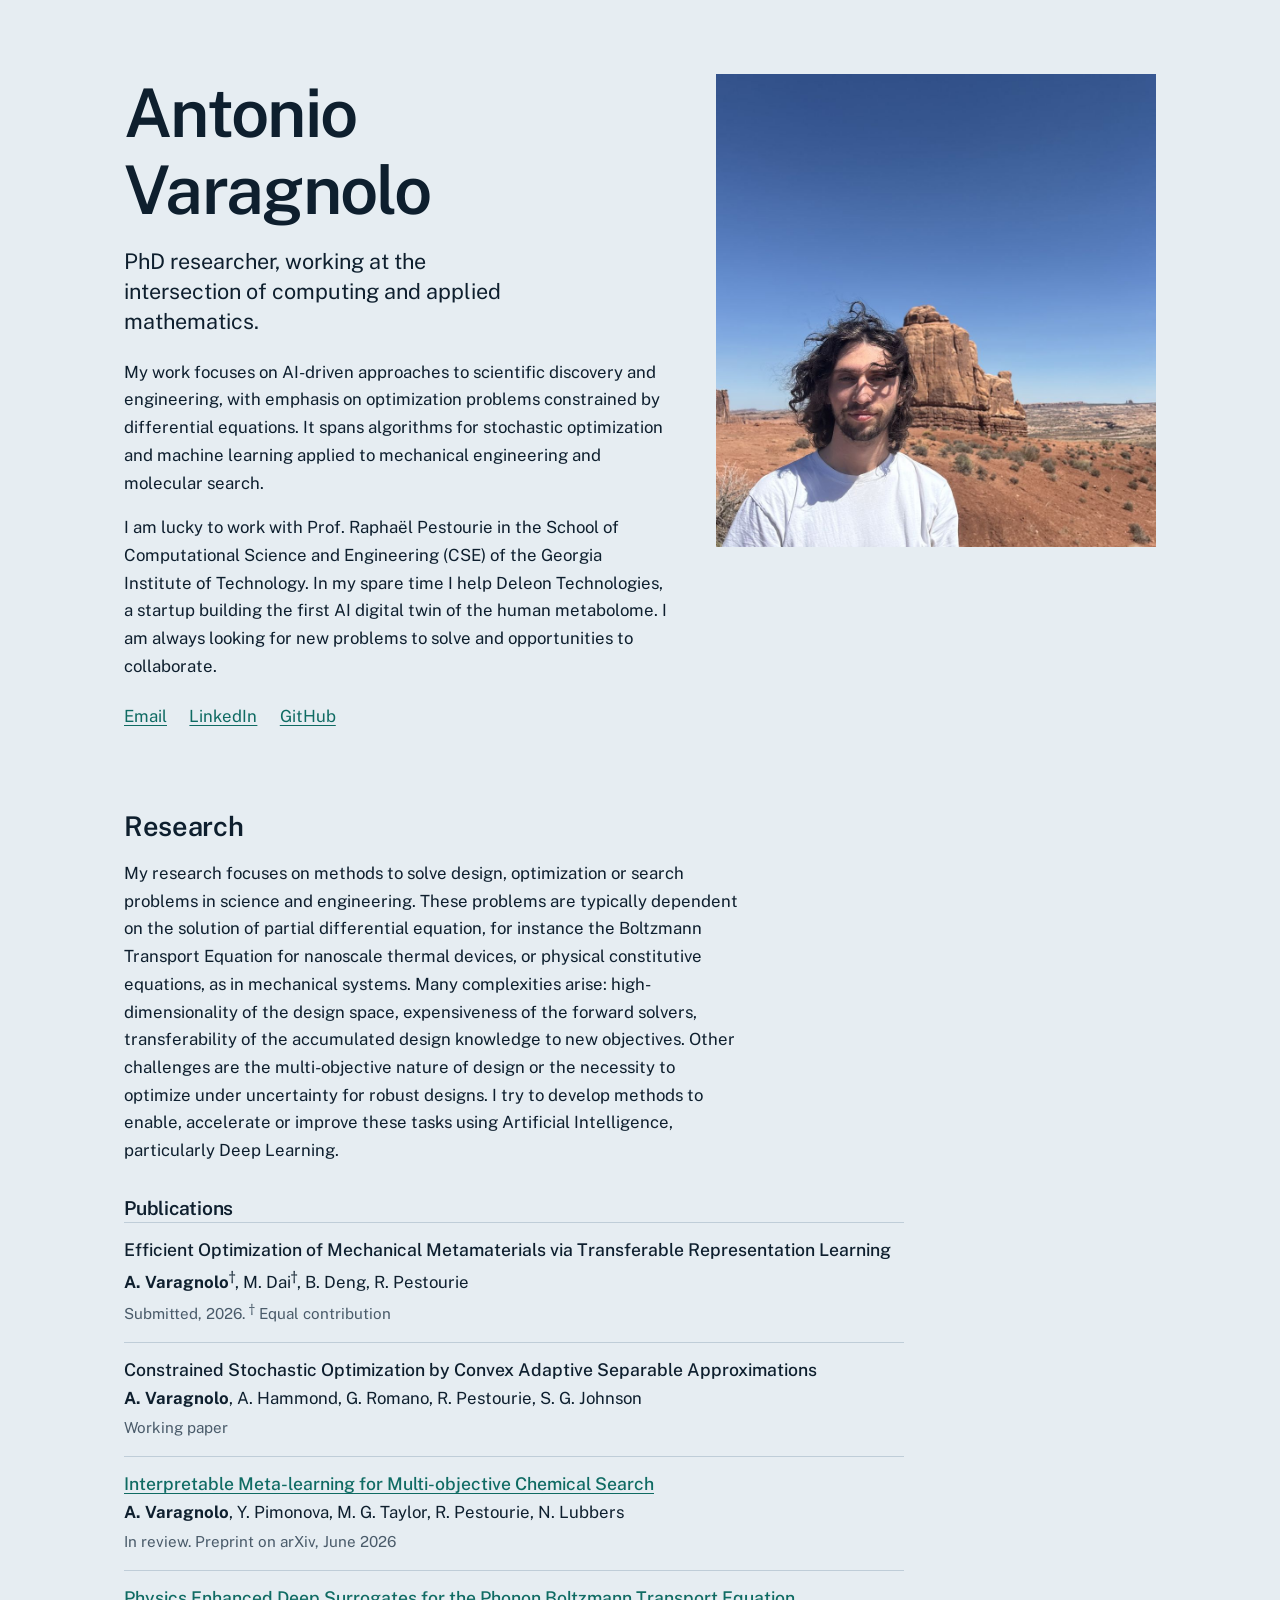
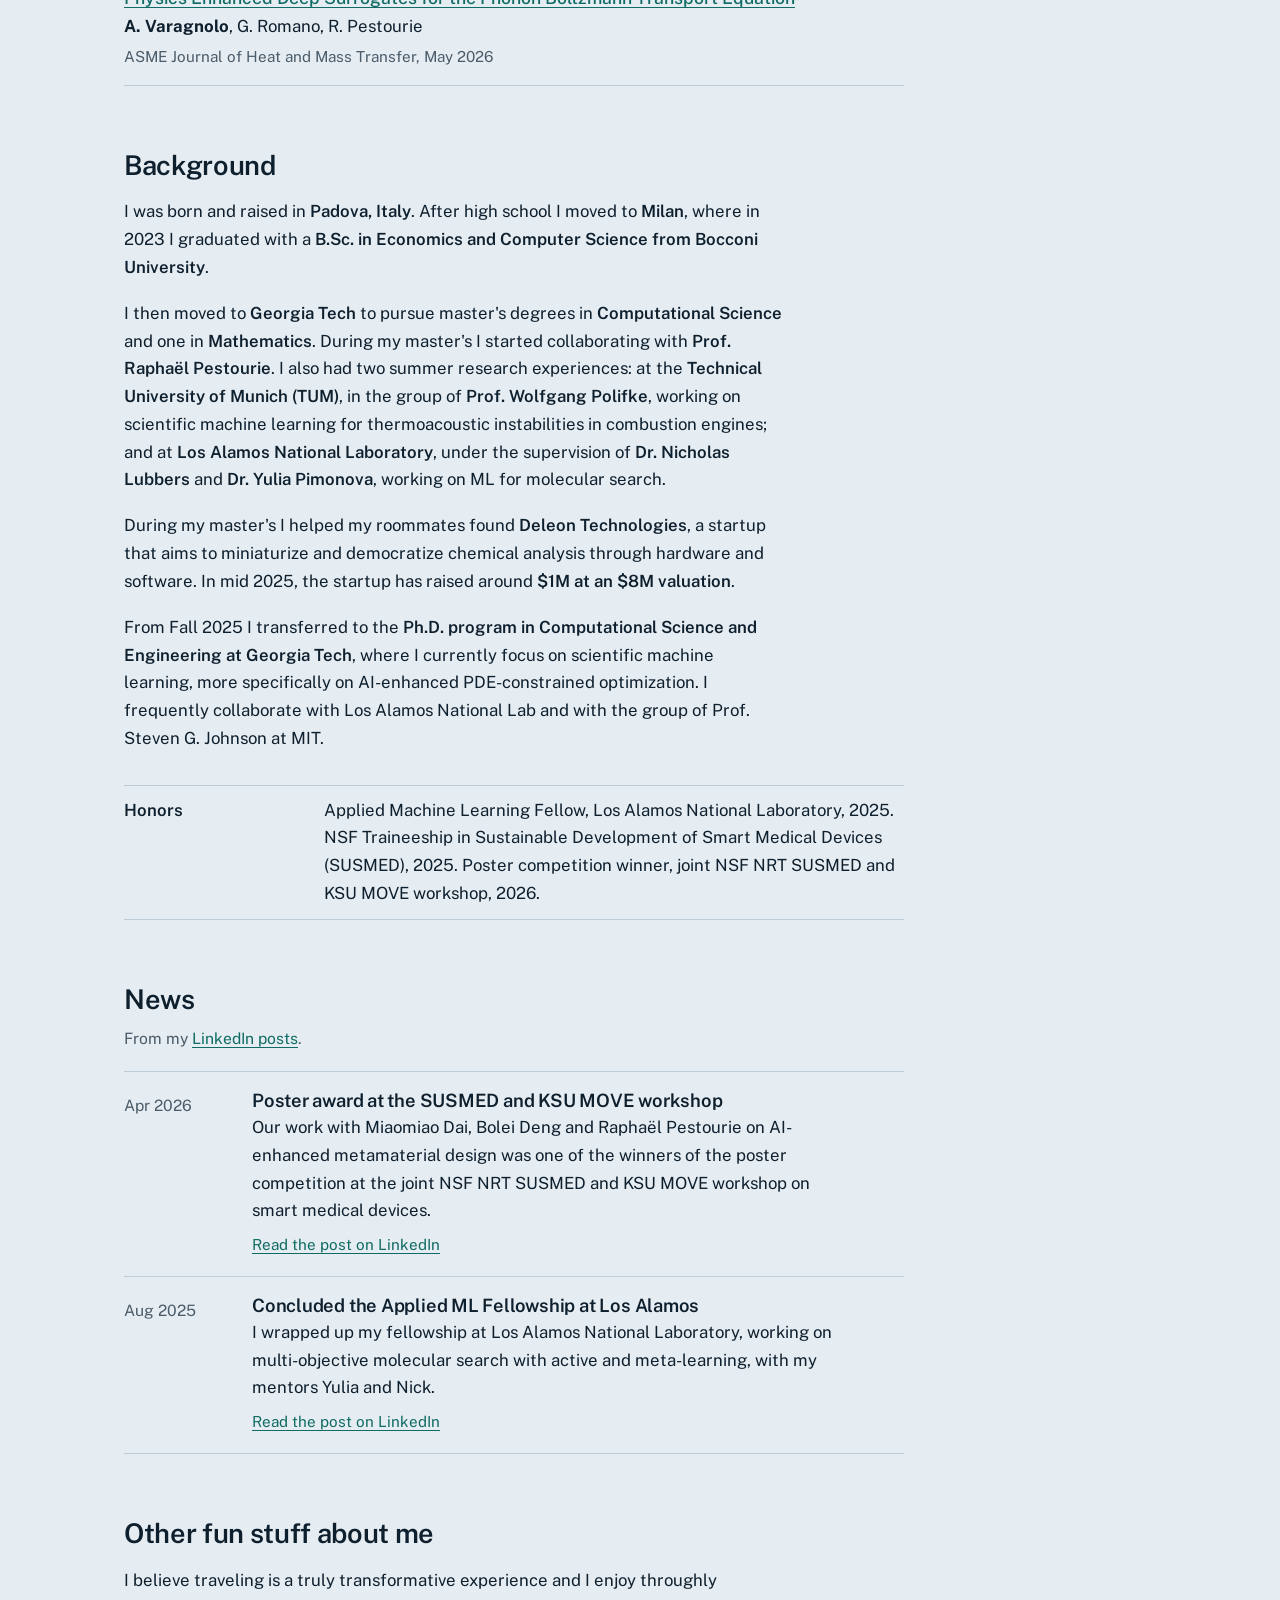
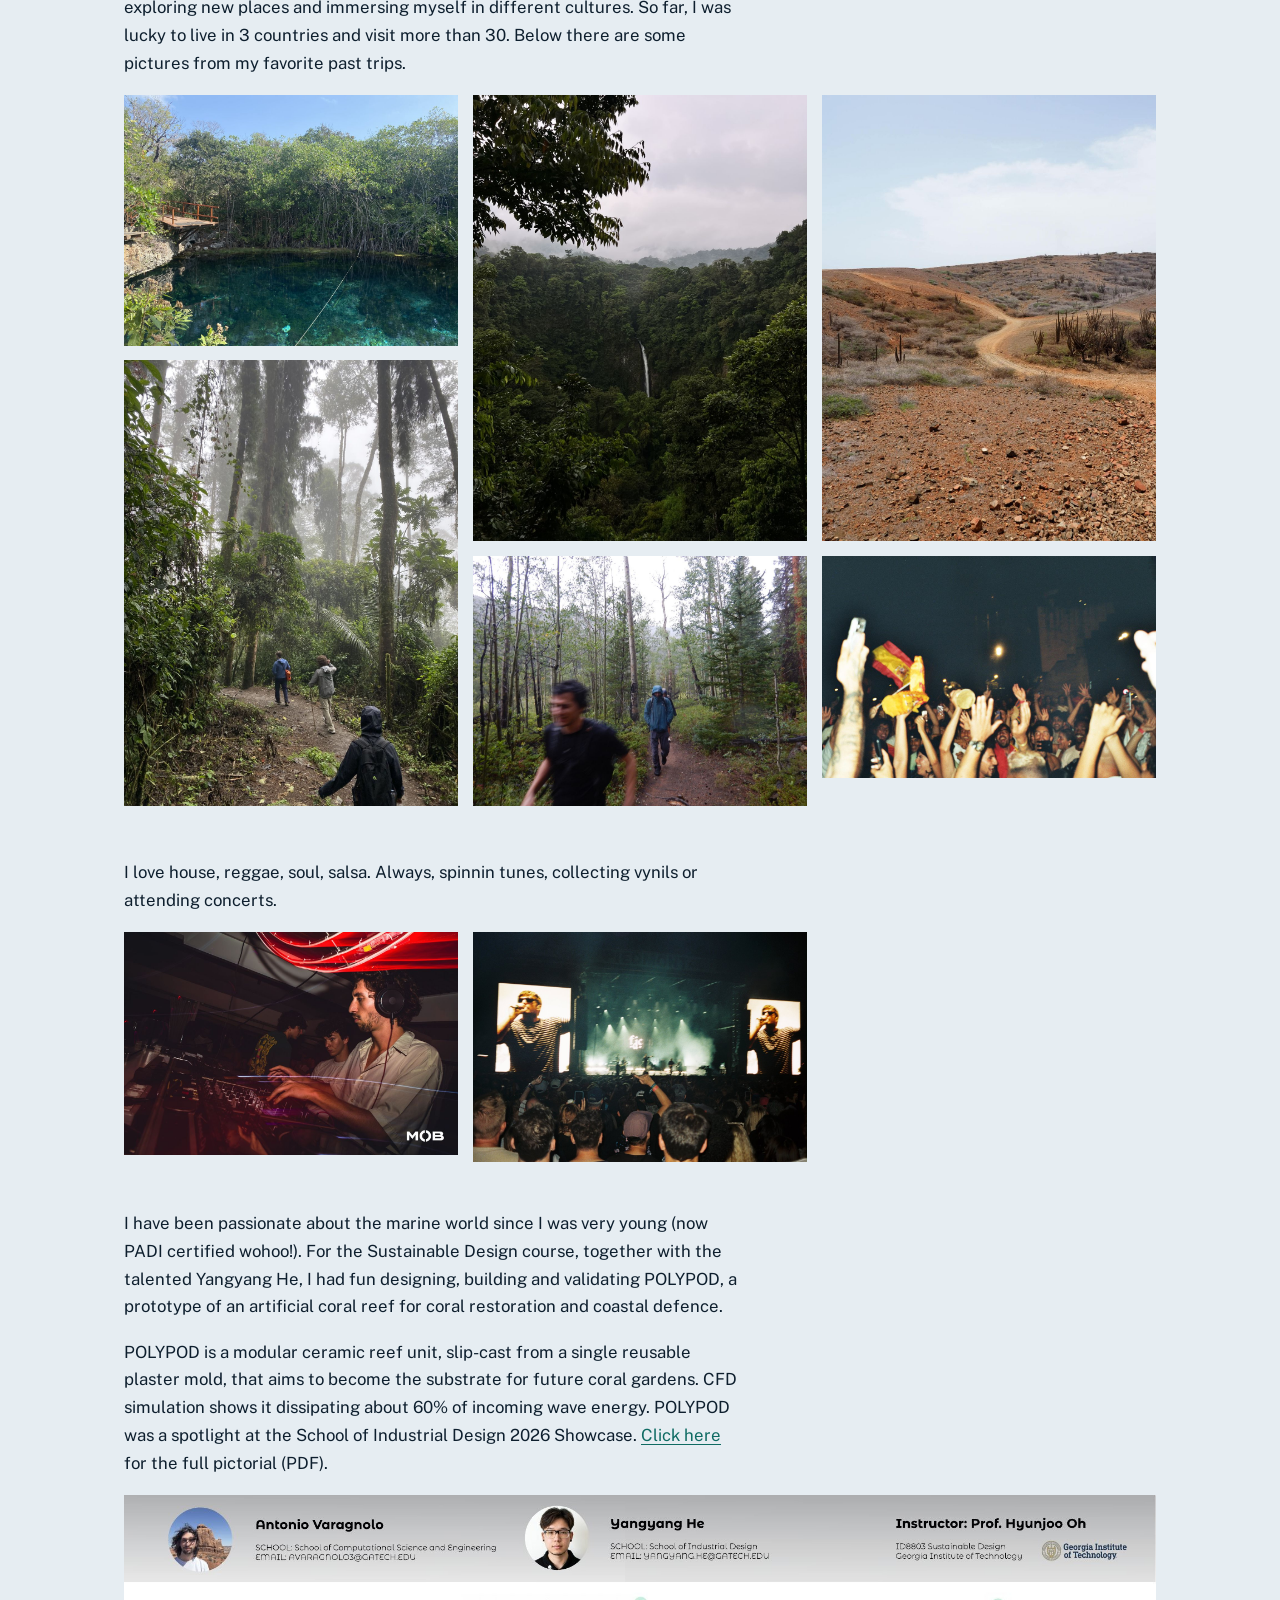
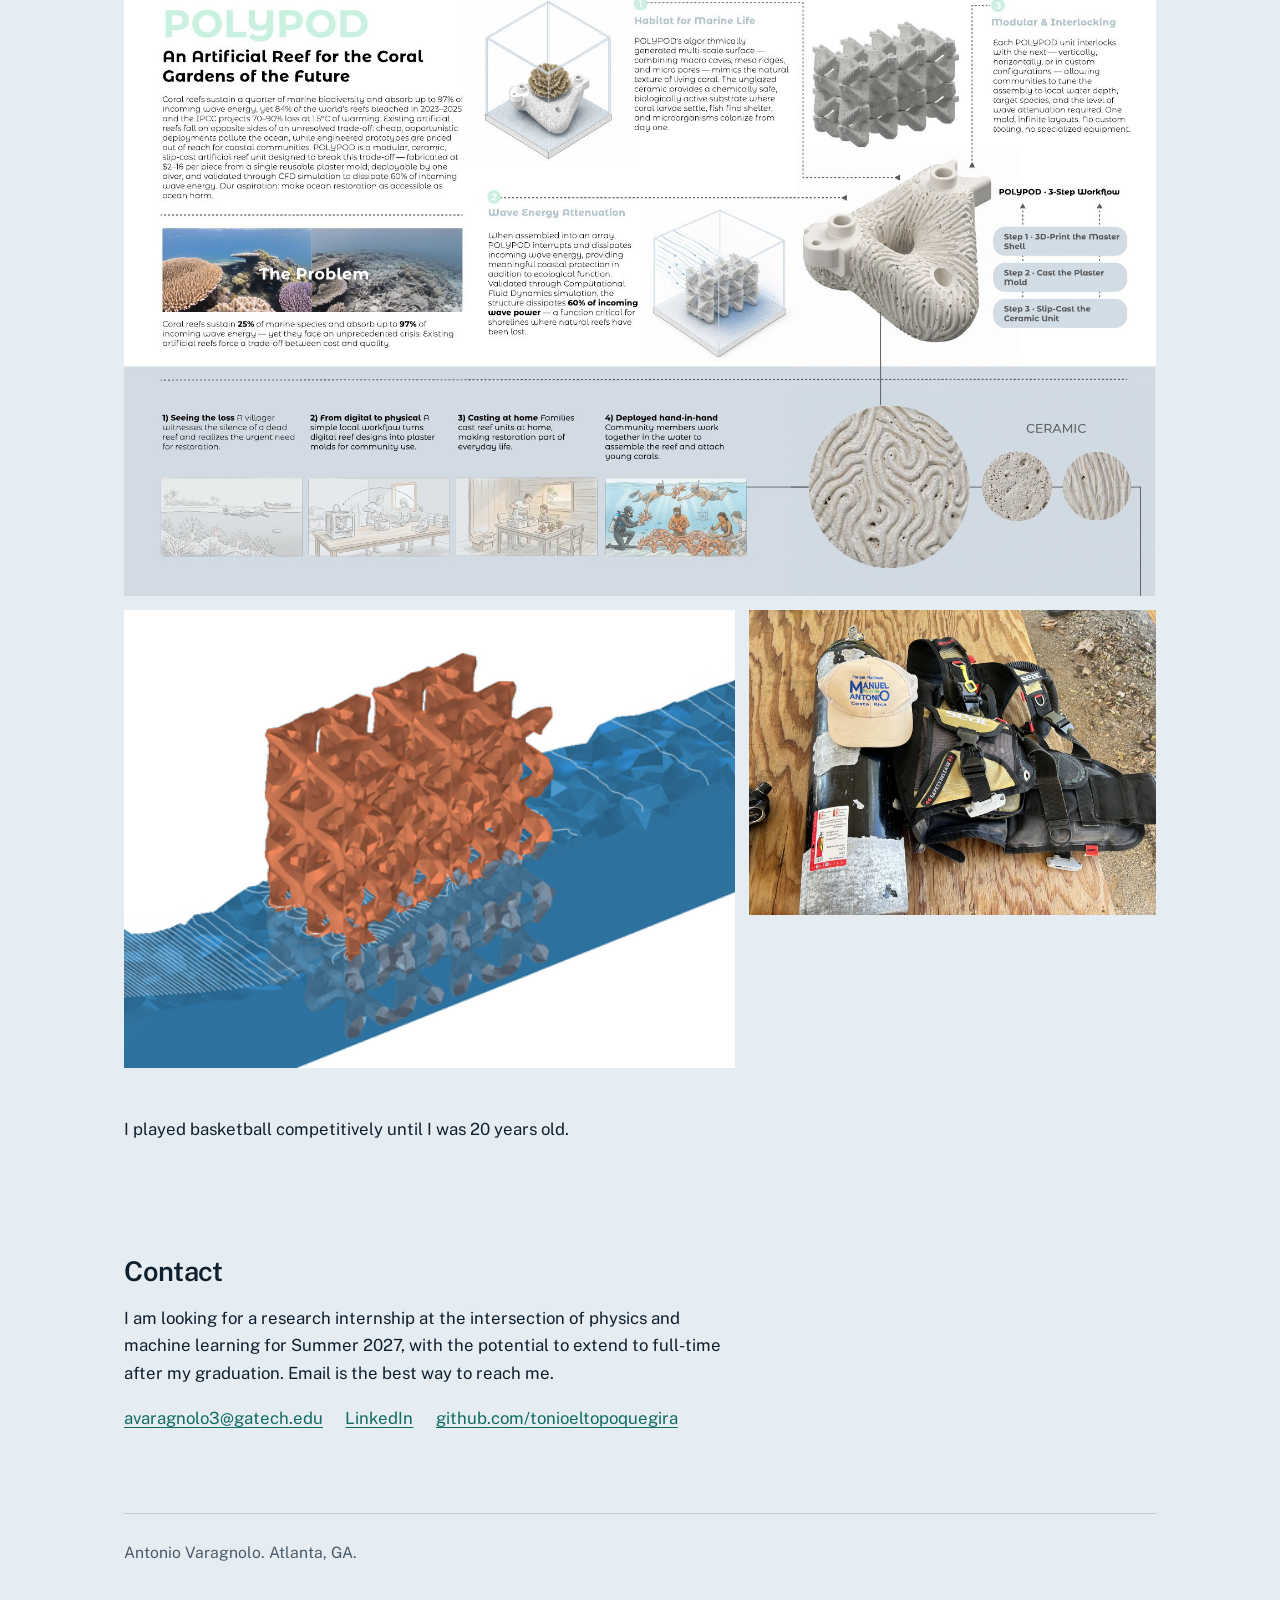
==== commit e6cefd01: "Add two papers to publications" ====
--- a/index.html
+++ b/index.html
@@ -46,14 +46,24 @@
         <h3 class="sub-h"><a class="h-link" href="publications.html">Publications</a></h3>
         <ul class="home-pubs">
           <li>
-            <a class="pub-title" href="https://doi.org/10.1115/1.4071904">Physics Enhanced Deep Surrogates for the Phonon Boltzmann Transport Equation</a>
-            <span class="pub-authors"><strong>A. Varagnolo</strong>, G. Romano, R. Pestourie</span>
-            <span class="pub-status">ASME Journal of Heat and Mass Transfer, May 2026</span>
+            <span class="pub-title">Efficient Optimization of Mechanical Metamaterials via Transferable Representation Learning</span>
+            <span class="pub-authors"><strong>A. Varagnolo</strong><sup>†</sup>, M. Dai<sup>†</sup>, B. Deng, R. Pestourie</span>
+            <span class="pub-status">Submitted, 2026. <sup>†</sup> Equal contribution</span>
+          </li>
+          <li>
+            <span class="pub-title">Constrained Stochastic Optimization by Convex Adaptive Separable Approximations</span>
+            <span class="pub-authors"><strong>A. Varagnolo</strong>, A. Hammond, G. Romano, R. Pestourie, S. G. Johnson</span>
+            <span class="pub-status">Working paper</span>
           </li>
           <li>
             <a class="pub-title" href="https://arxiv.org/abs/2606.20497">Interpretable Meta-learning for Multi-objective Chemical Search</a>
             <span class="pub-authors"><strong>A. Varagnolo</strong>, Y. Pimonova, M. G. Taylor, R. Pestourie, N. Lubbers</span>
             <span class="pub-status">In review. Preprint on arXiv, June 2026</span>
+          </li>
+          <li>
+            <a class="pub-title" href="https://doi.org/10.1115/1.4071904">Physics Enhanced Deep Surrogates for the Phonon Boltzmann Transport Equation</a>
+            <span class="pub-authors"><strong>A. Varagnolo</strong>, G. Romano, R. Pestourie</span>
+            <span class="pub-status">ASME Journal of Heat and Mass Transfer, May 2026</span>
           </li>
         </ul>
       </section>
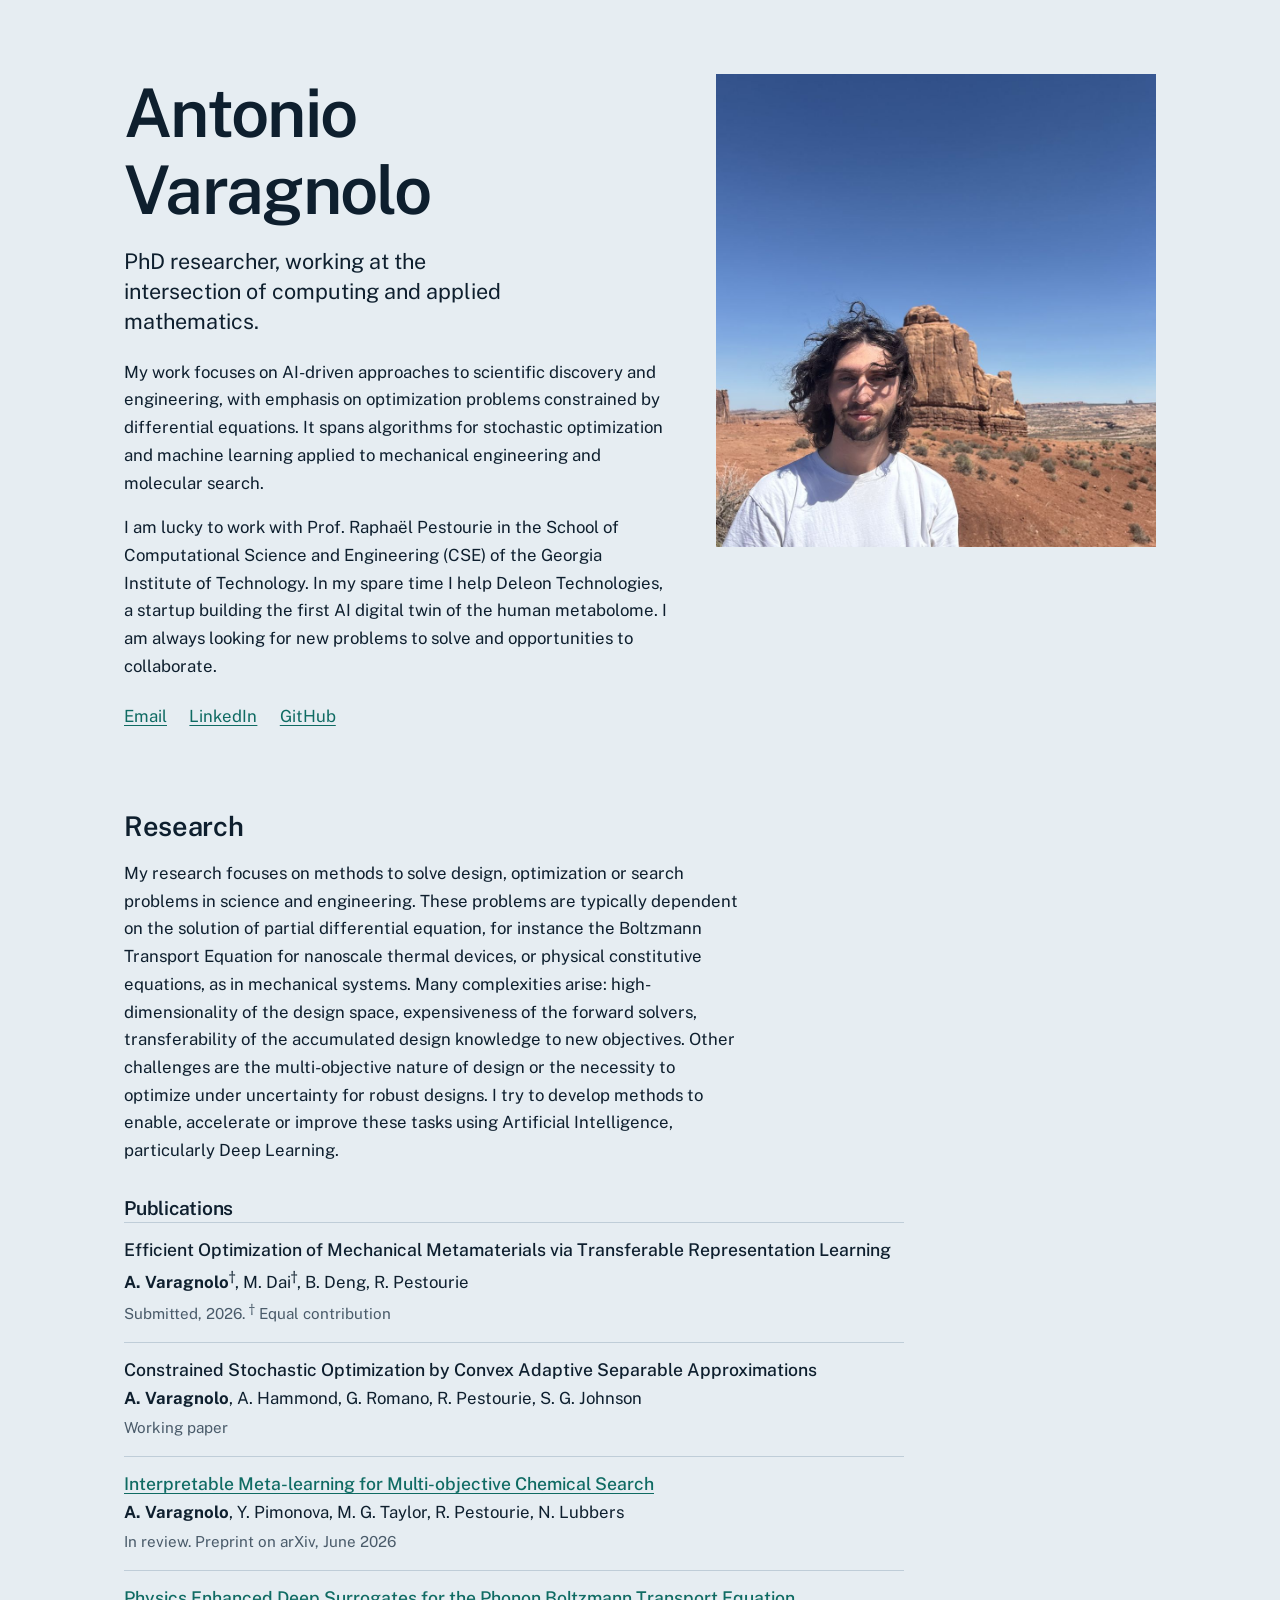
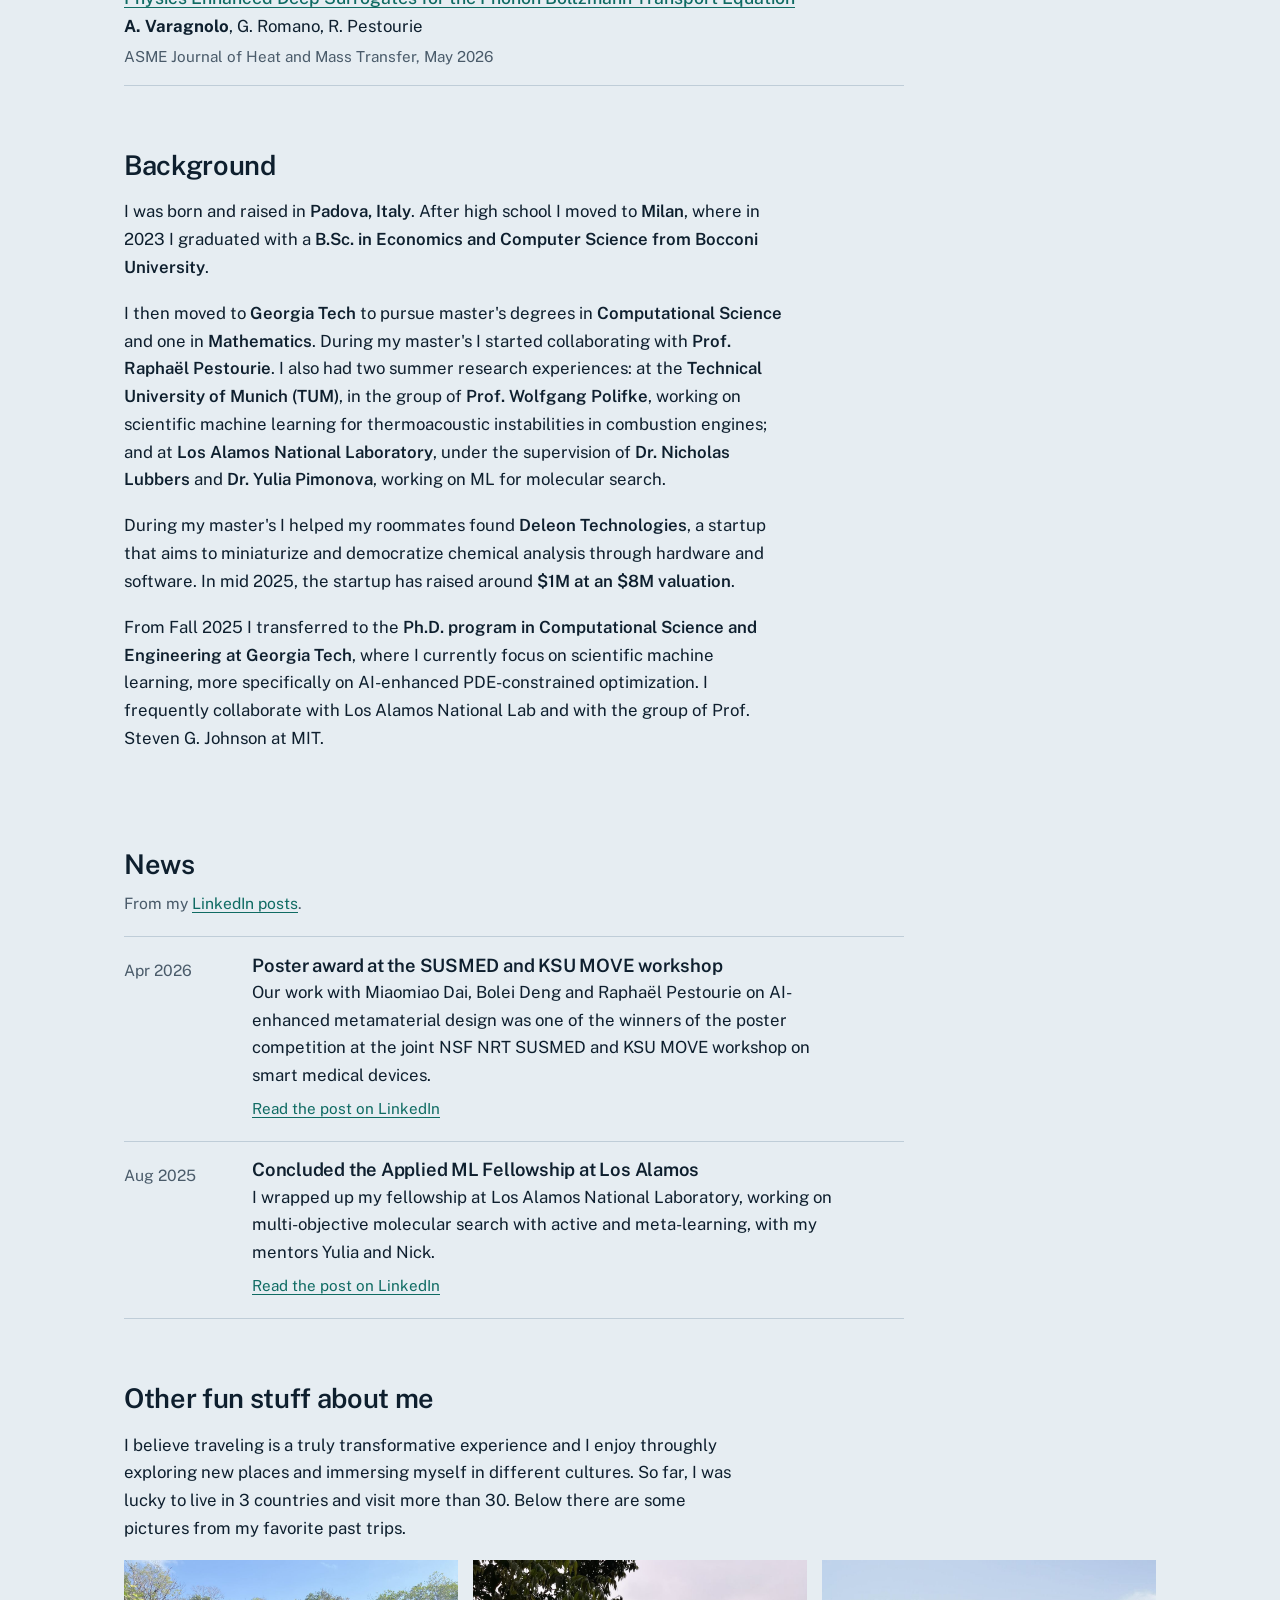
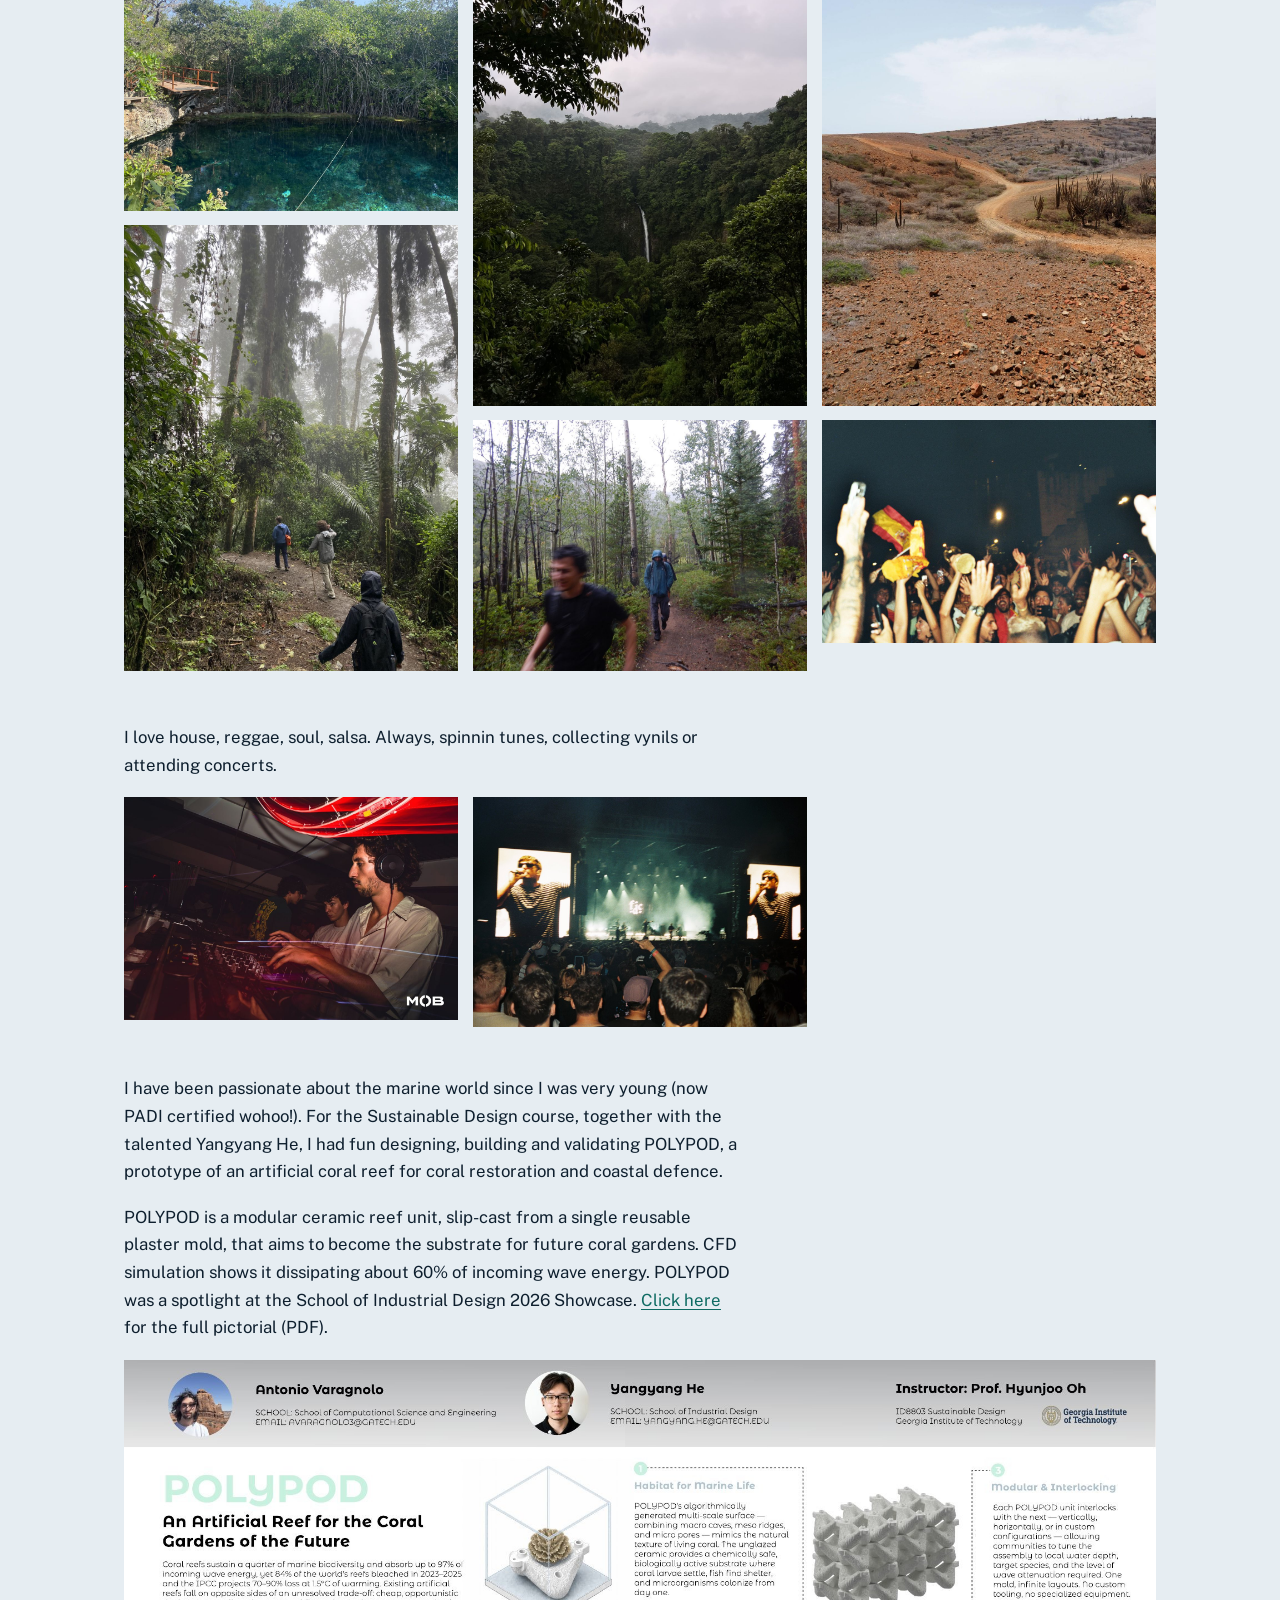
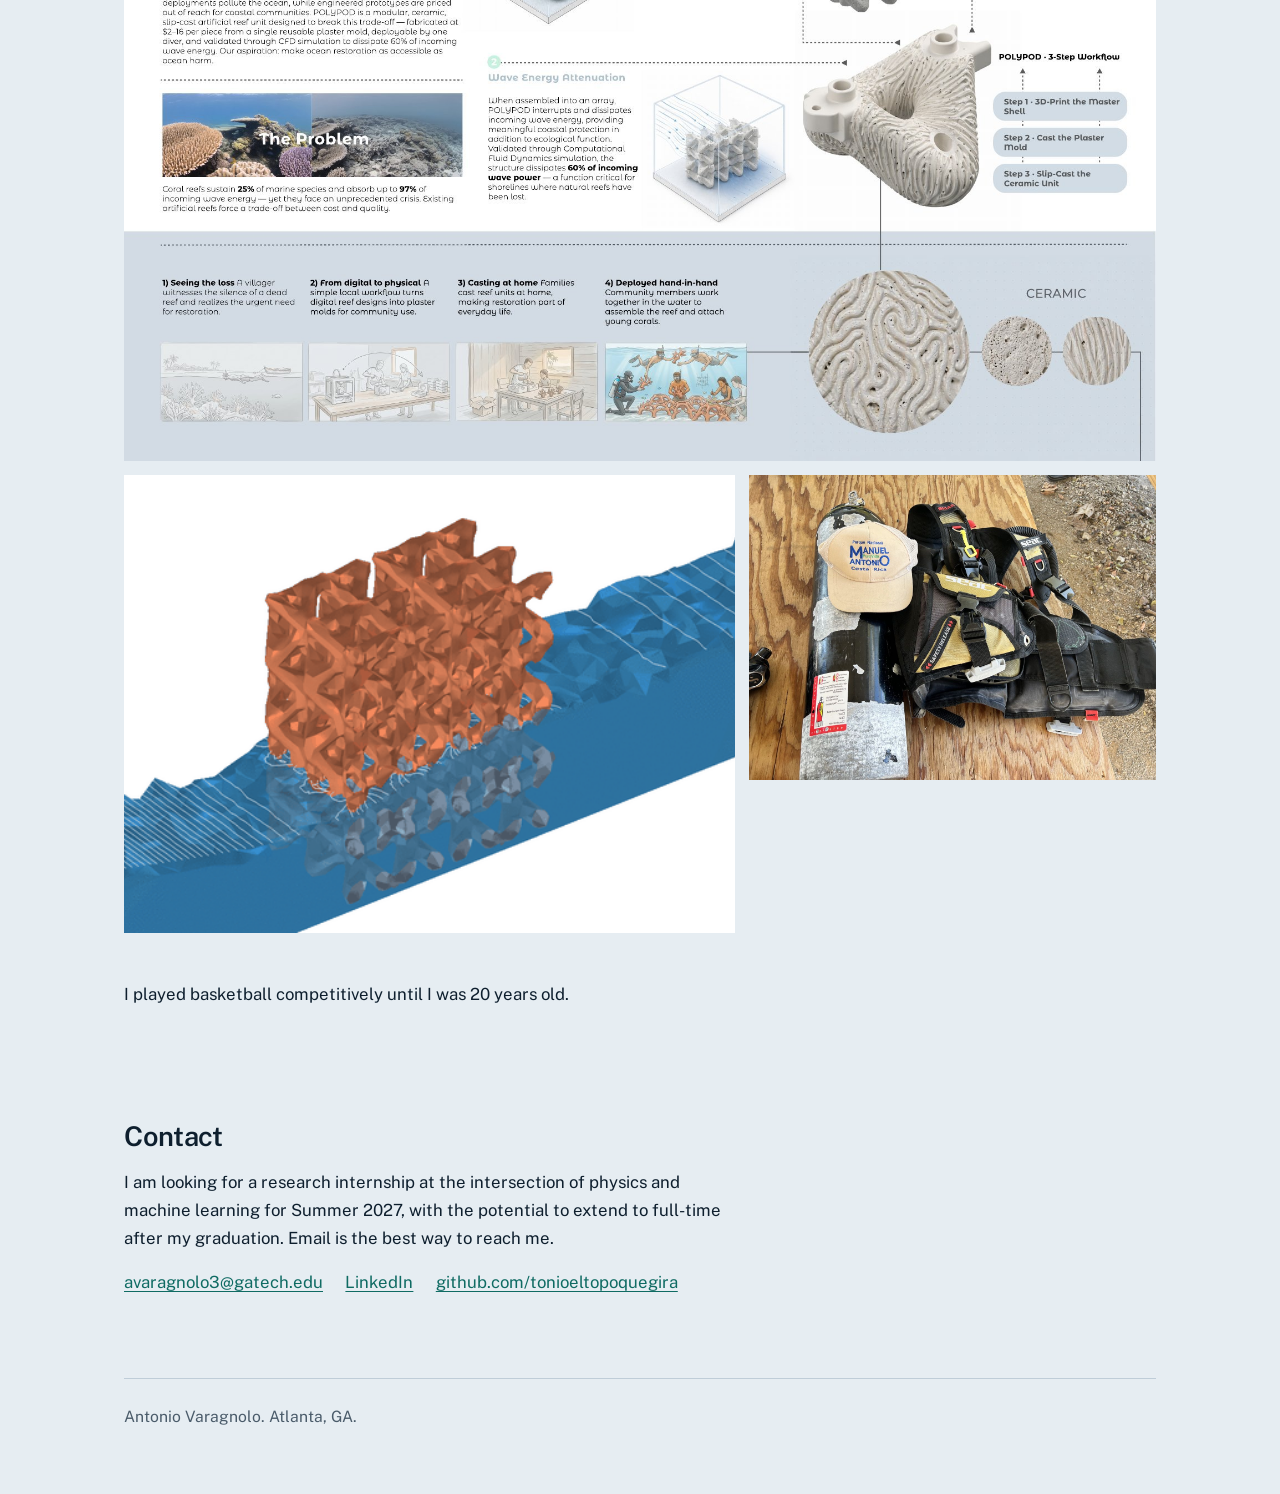
==== commit a3d2a80f: "no honors" ====
--- a/index.html
+++ b/index.html
@@ -76,9 +76,6 @@
           <p>During my master's I helped my roommates found <strong>Deleon Technologies</strong>, a startup that aims to miniaturize and democratize chemical analysis through hardware and software. In mid 2025, the startup has raised around <strong>$1M at an $8M valuation</strong>.</p>
           <p>From Fall 2025 I transferred to the <strong>Ph.D. program in Computational Science and Engineering at Georgia Tech</strong>, where I currently focus on scientific machine learning, more specifically on AI-enhanced PDE-constrained optimization. I frequently collaborate with Los Alamos National Lab and with the group of Prof. Steven G. Johnson at MIT.</p>
         </div>
-        <dl class="facts">
-          <div><dt>Honors</dt><dd>Applied Machine Learning Fellow, Los Alamos National Laboratory, 2025. NSF Traineeship in Sustainable Development of Smart Medical Devices (SUSMED), 2025. Poster competition winner, joint NSF NRT SUSMED and KSU MOVE workshop, 2026.</dd></div>
-        </dl>
       </section>
 
       <section class="block" id="news" aria-labelledby="news-h">
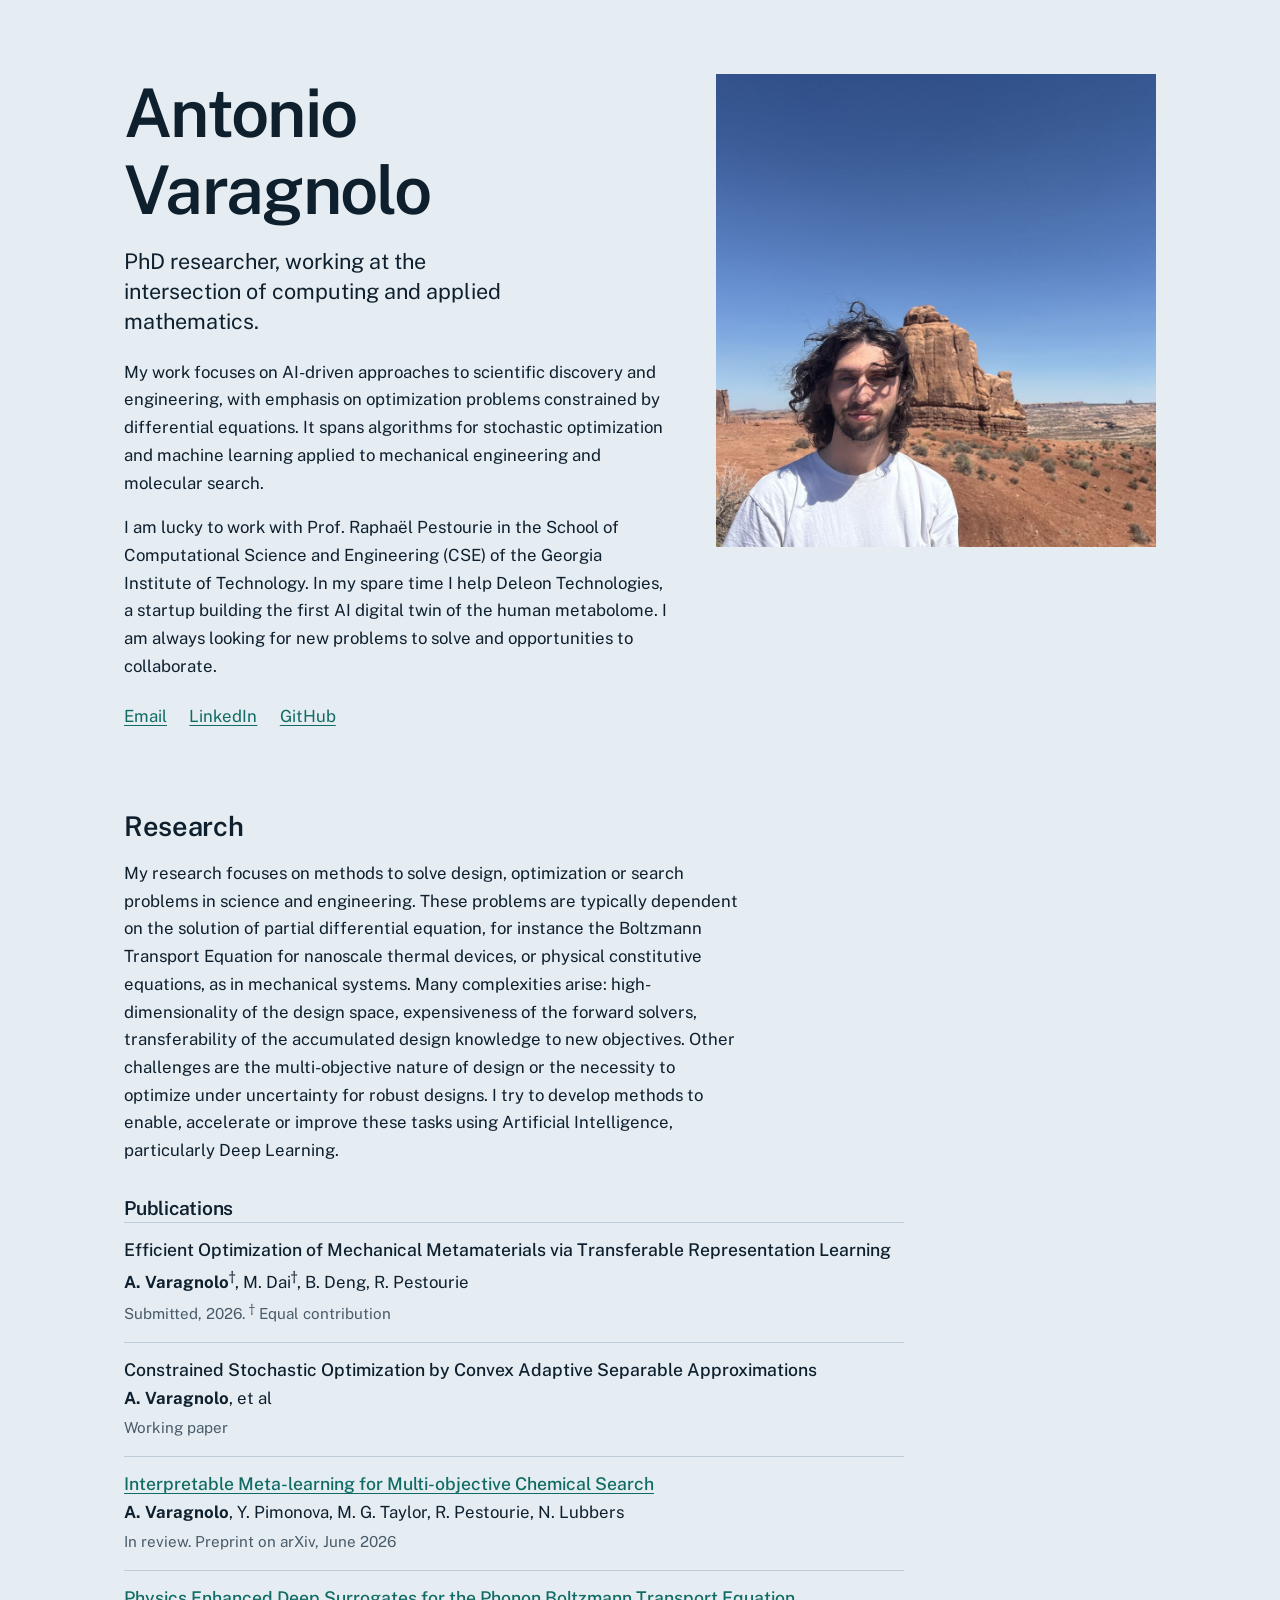
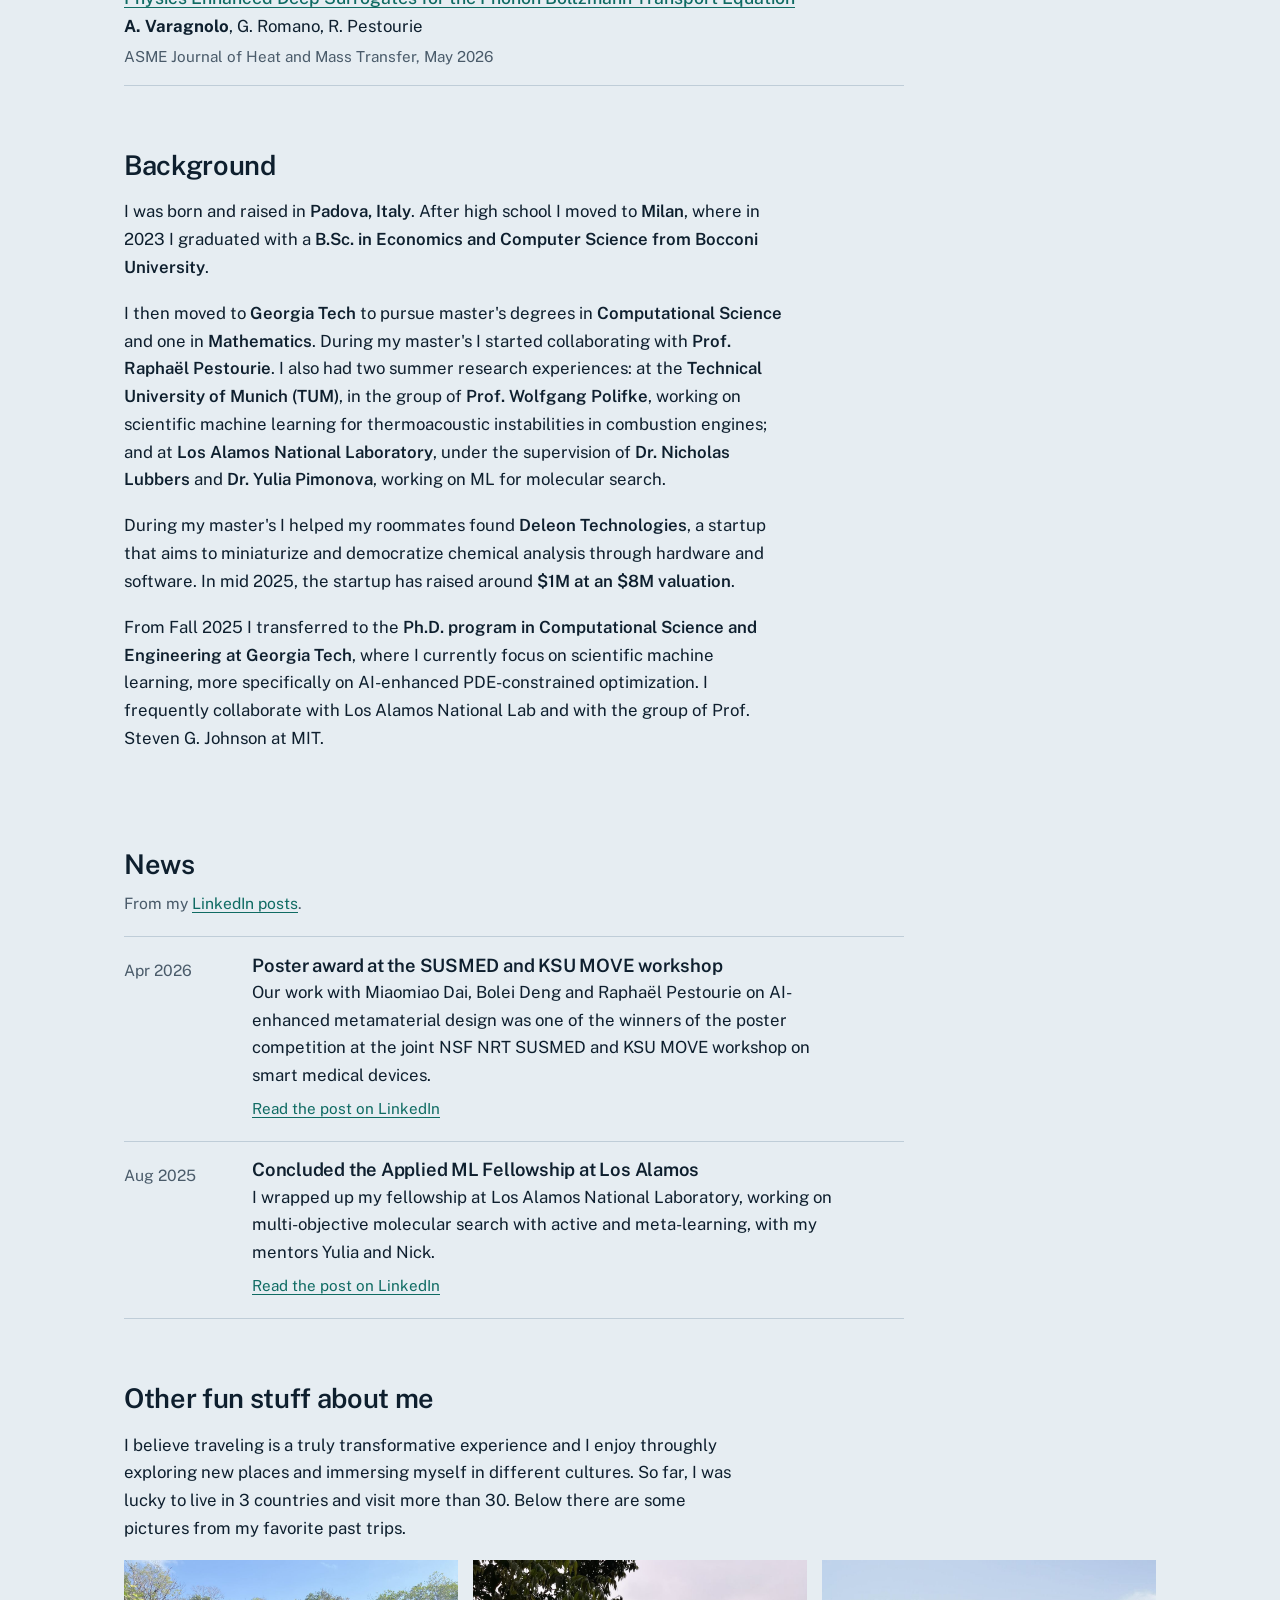
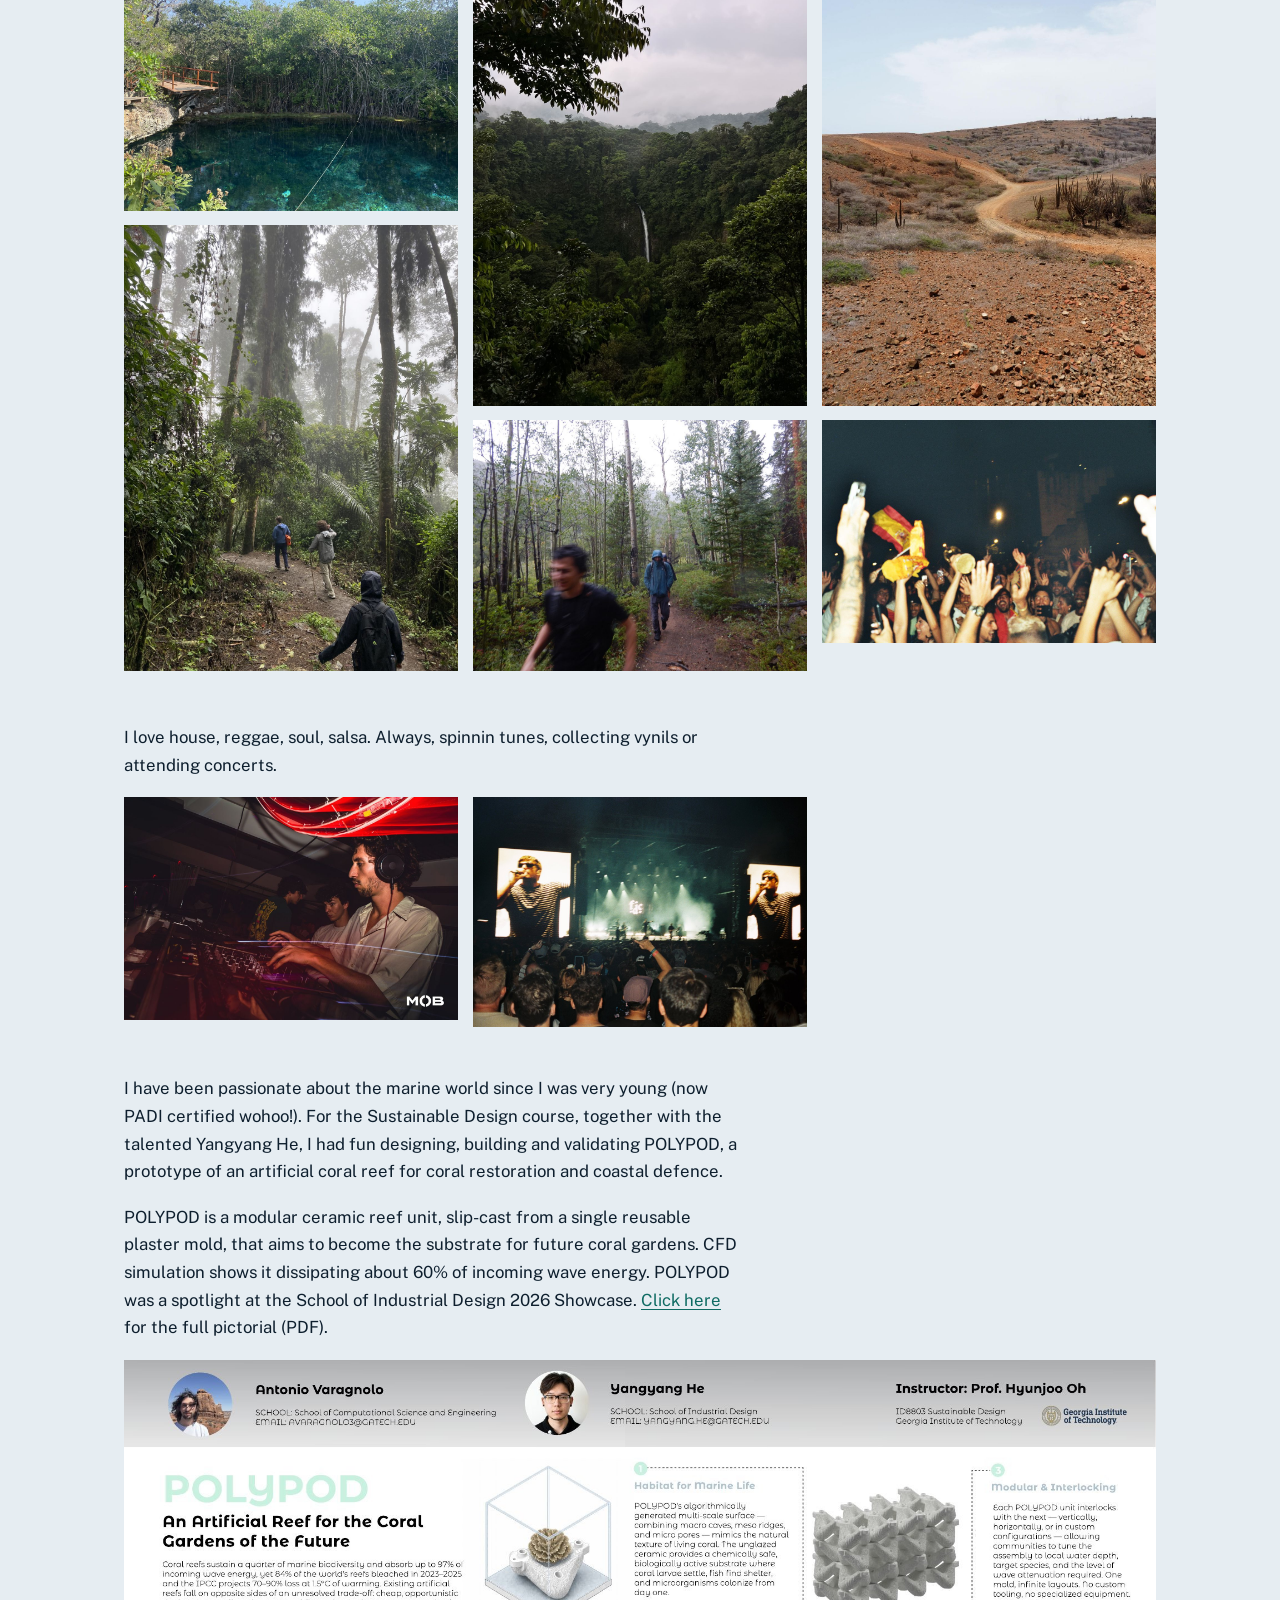
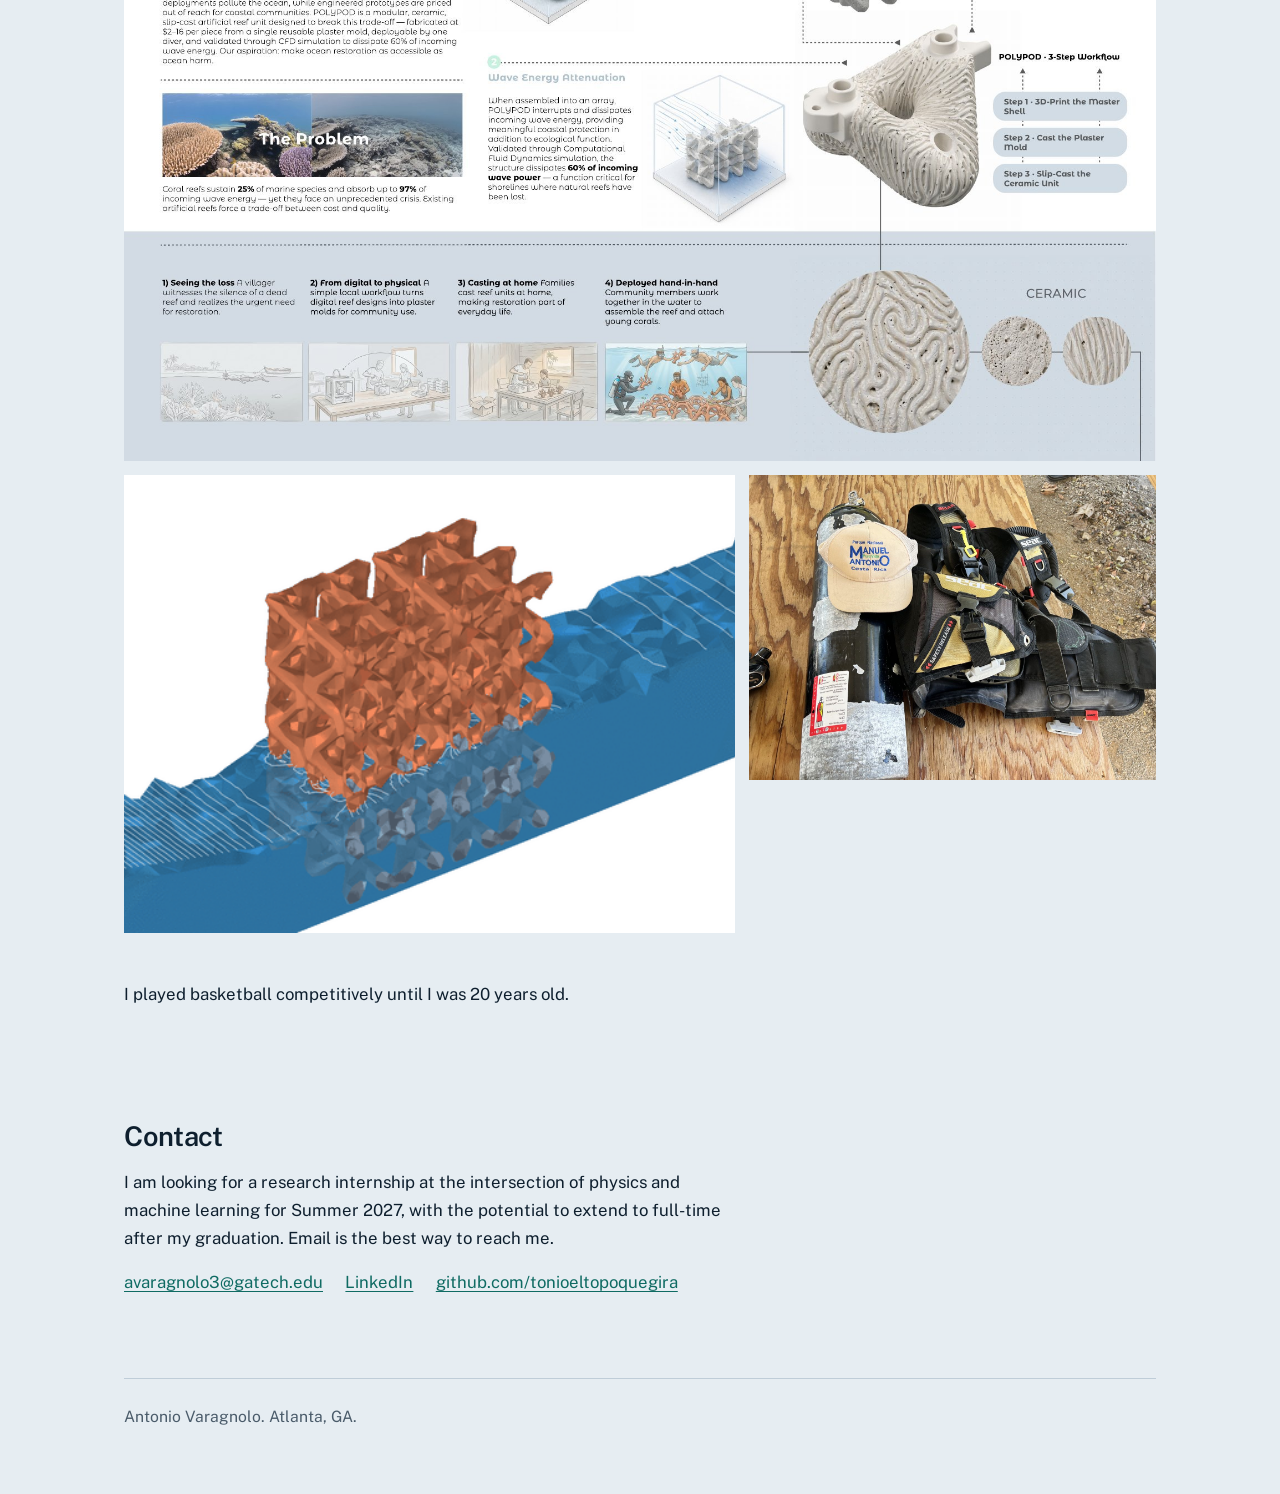
==== commit 686cef7e: "et al" ====
--- a/index.html
+++ b/index.html
@@ -52,7 +52,7 @@
           </li>
           <li>
             <span class="pub-title">Constrained Stochastic Optimization by Convex Adaptive Separable Approximations</span>
-            <span class="pub-authors"><strong>A. Varagnolo</strong>, A. Hammond, G. Romano, R. Pestourie, S. G. Johnson</span>
+            <span class="pub-authors"><strong>A. Varagnolo</strong>, et al</span>
             <span class="pub-status">Working paper</span>
           </li>
           <li>
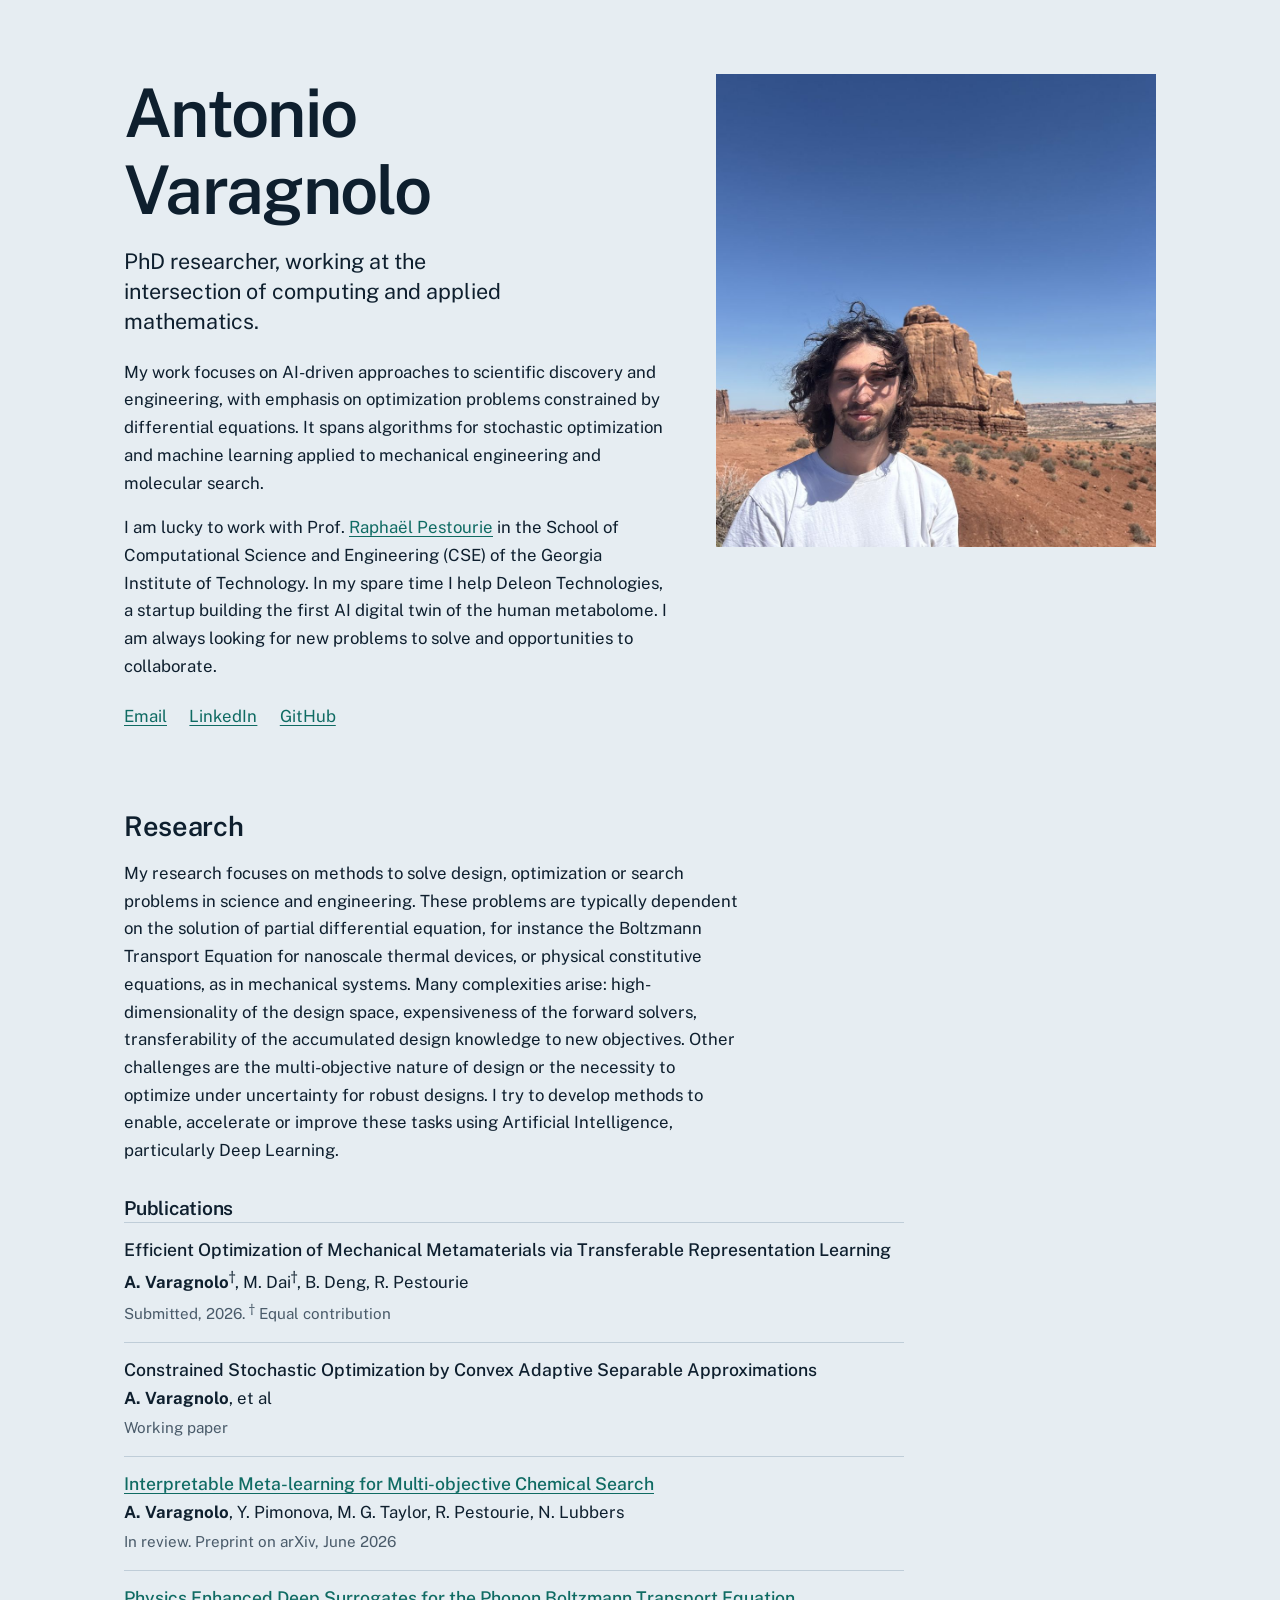
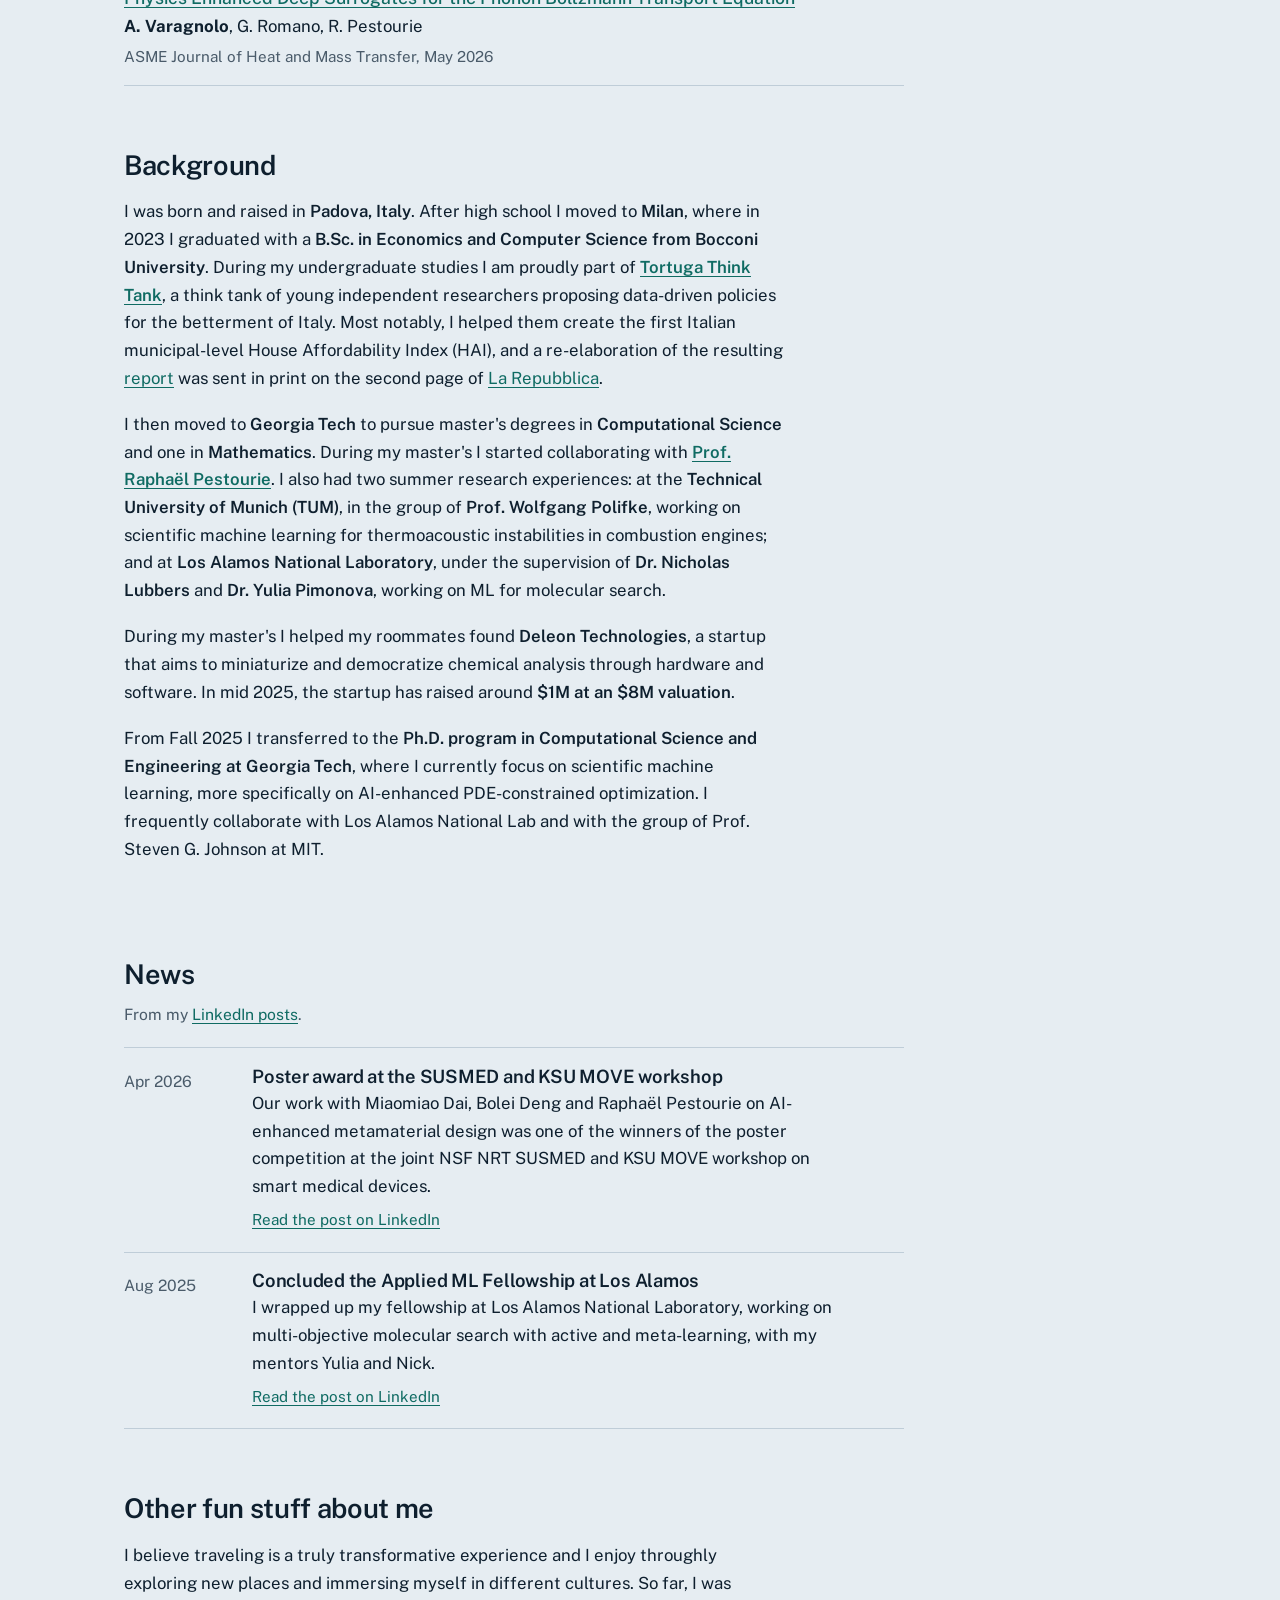
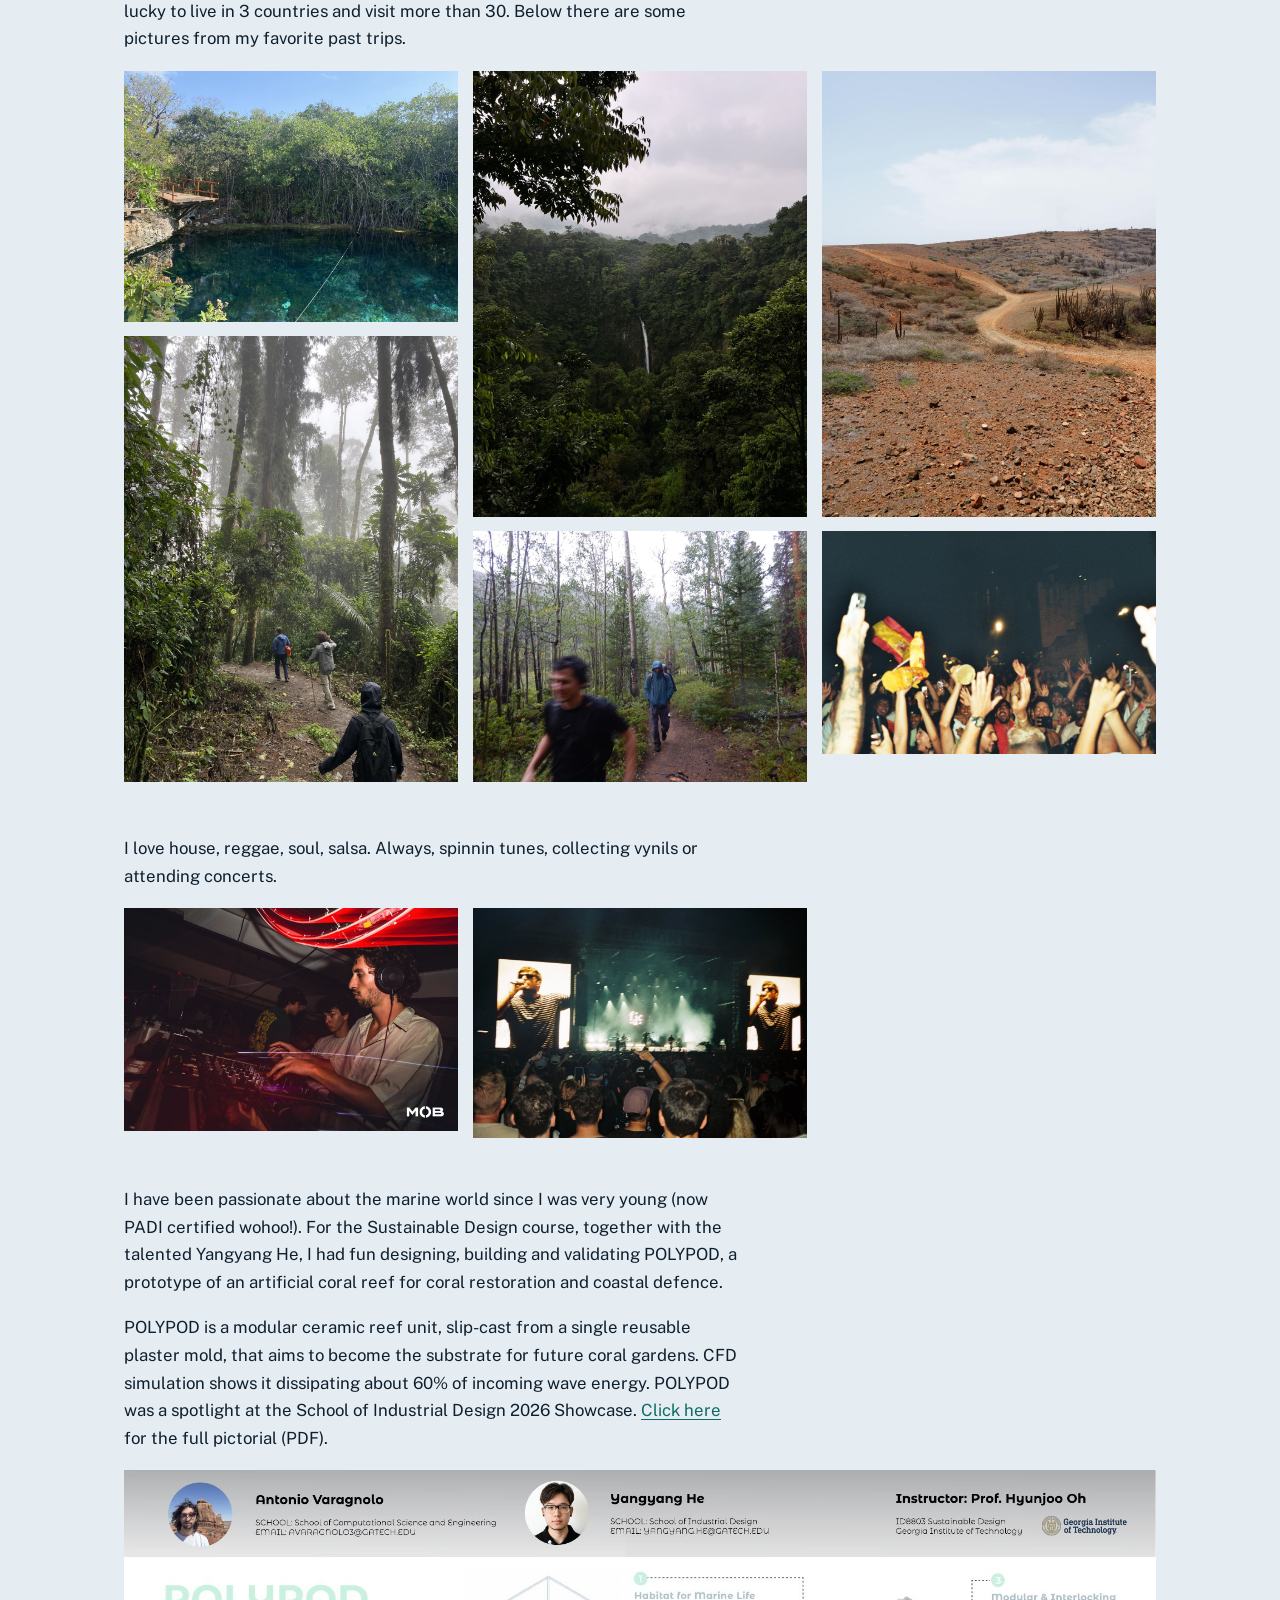
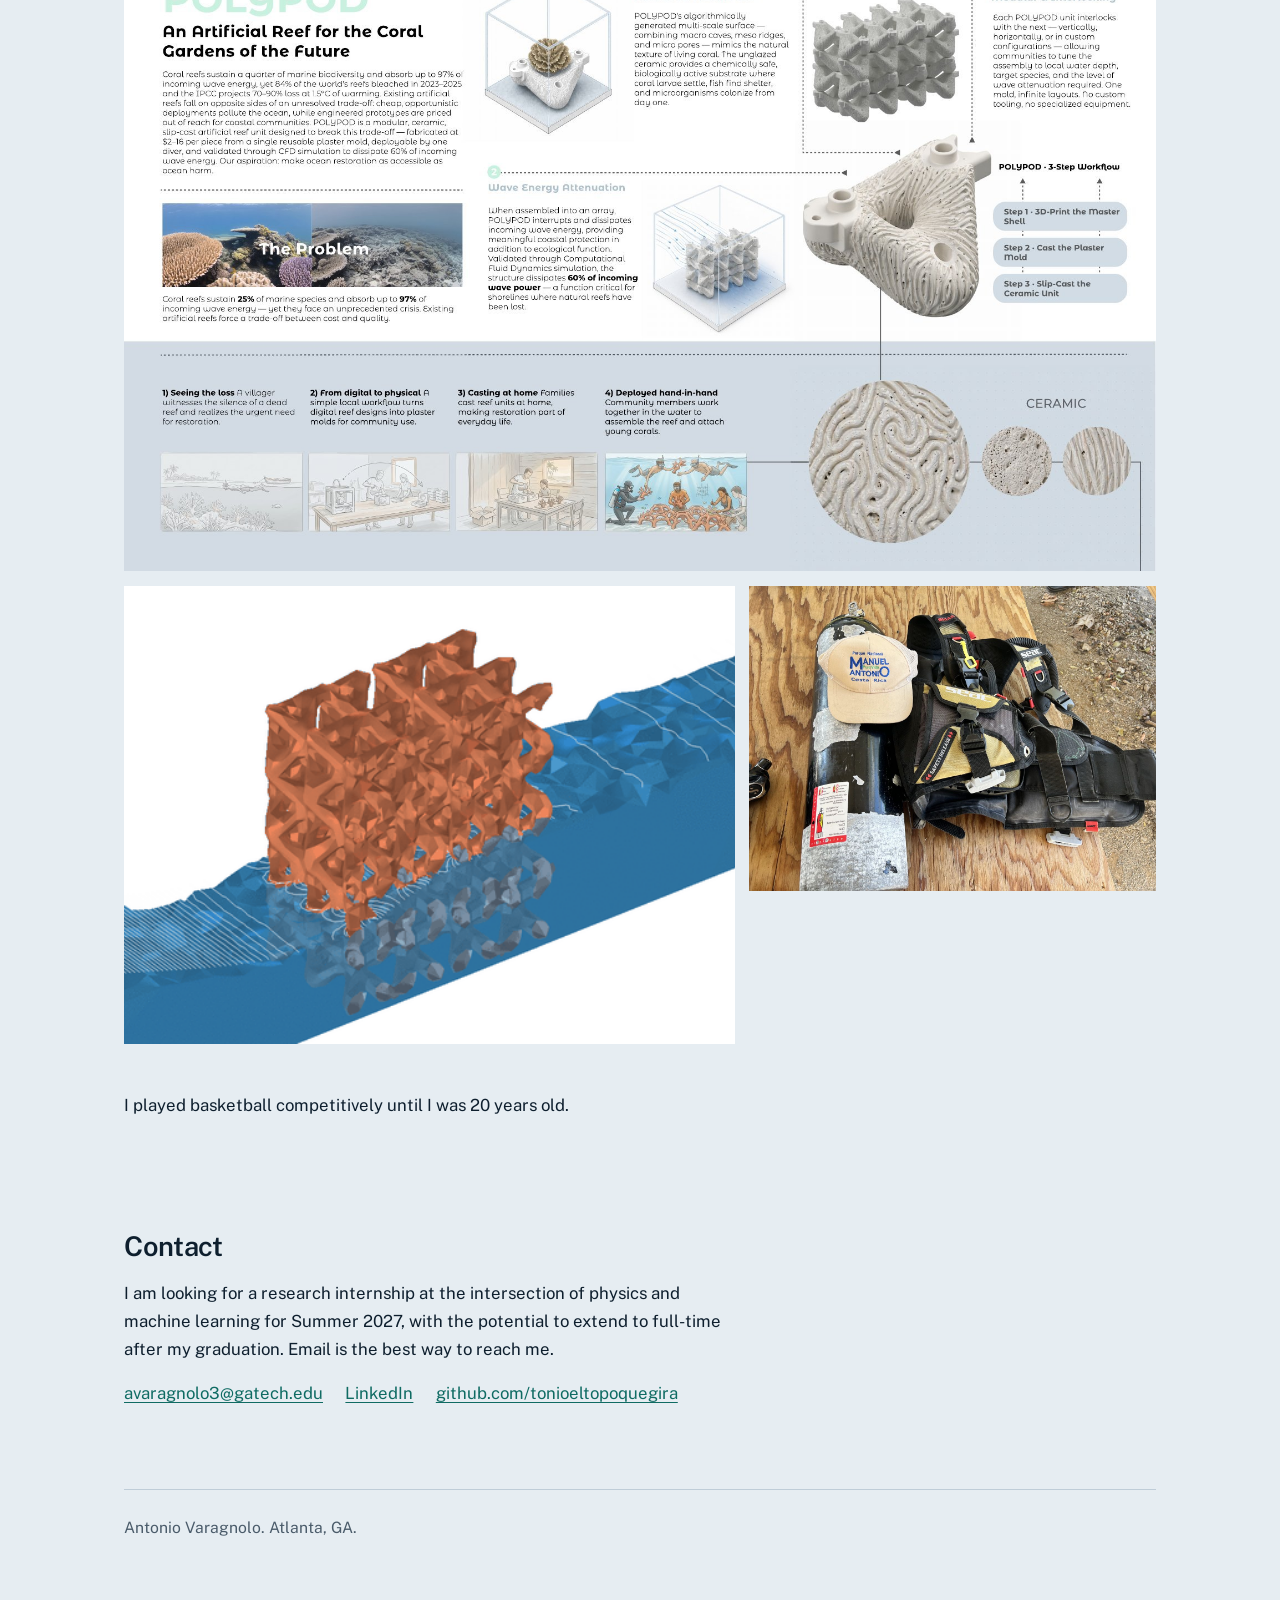
==== commit 95258036: "added Tortuga and raphael link" ====
--- a/index.html
+++ b/index.html
@@ -26,7 +26,7 @@
           <h1 id="top">Antonio Varagnolo</h1>
           <p class="lede">PhD researcher, working at the intersection of computing and applied mathematics.</p>
           <p>My work focuses on AI-driven approaches to scientific discovery and engineering, with emphasis on optimization problems constrained by differential equations. It spans algorithms for stochastic optimization and machine learning applied to mechanical engineering and molecular search.</p>
-          <p>I am lucky to work with Prof. Raphaël Pestourie in the School of Computational Science and Engineering (CSE) of the Georgia Institute of Technology. In my spare time I help Deleon Technologies, a startup building the first AI digital twin of the human metabolome. I am always looking for new problems to solve and opportunities to collaborate.</p>
+          <p>I am lucky to work with Prof. <a href="https://www.raphaelpestourie.com">Raphaël Pestourie</a> in the School of Computational Science and Engineering (CSE) of the Georgia Institute of Technology. In my spare time I help Deleon Technologies, a startup building the first AI digital twin of the human metabolome. I am always looking for new problems to solve and opportunities to collaborate.</p>
           <p class="links">
             <a href="mailto:avaragnolo3@gatech.edu">Email</a>
             <a href="https://www.linkedin.com/in/antonio-varagnolo-431287207/">LinkedIn</a>
@@ -71,8 +71,8 @@
       <section class="block" id="background" aria-labelledby="bg-h">
         <h2 id="bg-h">Background</h2>
         <div class="bio">
-          <p>I was born and raised in <strong>Padova, Italy</strong>. After high school I moved to <strong>Milan</strong>, where in 2023 I graduated with a <strong>B.Sc. in Economics and Computer Science from Bocconi University</strong>. </p>
-          <p>I then moved to <strong>Georgia Tech</strong> to pursue master's degrees in <strong>Computational Science</strong> and one in <strong>Mathematics</strong>. During my master's I started collaborating with <strong>Prof. Raphaël Pestourie</strong>. I also had two summer research experiences: at the <strong>Technical University of Munich (TUM)</strong>, in the group of <strong>Prof. Wolfgang Polifke</strong>, working on scientific machine learning for thermoacoustic instabilities in combustion engines; and at <strong>Los Alamos National Laboratory</strong>, under the supervision of <strong>Dr. Nicholas Lubbers</strong> and <strong>Dr. Yulia Pimonova</strong>, working on ML for molecular search.</p>
+          <p>I was born and raised in <strong>Padova, Italy</strong>. After high school I moved to <strong>Milan</strong>, where in 2023 I graduated with a <strong>B.Sc. in Economics and Computer Science from Bocconi University</strong>. During my undergraduate studies I am proudly part of <a href="https://www.tortuga-econ.it"><strong>Tortuga Think Tank</strong></a>, a think tank of young independent researchers proposing data-driven policies for the betterment of Italy. Most notably, I helped them create the first Italian municipal-level House Affordability Index (HAI), and a re-elaboration of the resulting <a href="https://www.tortuga-econ.it/2023/10/22/accessibilita_abitativa/">report</a> was sent in print on the second page of <a href="https://www.repubblica.it/cronaca/2023/05/07/news/la_casa_impossibile_i_mutui_crescono_gli_stipendi_no_giovani_esclusi_da_acquisti_e_affitti-399066073/">La Repubblica</a>.</p>
+          <p>I then moved to <strong>Georgia Tech</strong> to pursue master's degrees in <strong>Computational Science</strong> and one in <strong>Mathematics</strong>. During my master's I started collaborating with <a href="https://www.raphaelpestourie.com"><strong>Prof. Raphaël Pestourie</strong></a>. I also had two summer research experiences: at the <strong>Technical University of Munich (TUM)</strong>, in the group of <strong>Prof. Wolfgang Polifke</strong>, working on scientific machine learning for thermoacoustic instabilities in combustion engines; and at <strong>Los Alamos National Laboratory</strong>, under the supervision of <strong>Dr. Nicholas Lubbers</strong> and <strong>Dr. Yulia Pimonova</strong>, working on ML for molecular search.</p>
           <p>During my master's I helped my roommates found <strong>Deleon Technologies</strong>, a startup that aims to miniaturize and democratize chemical analysis through hardware and software. In mid 2025, the startup has raised around <strong>$1M at an $8M valuation</strong>.</p>
           <p>From Fall 2025 I transferred to the <strong>Ph.D. program in Computational Science and Engineering at Georgia Tech</strong>, where I currently focus on scientific machine learning, more specifically on AI-enhanced PDE-constrained optimization. I frequently collaborate with Los Alamos National Lab and with the group of Prof. Steven G. Johnson at MIT.</p>
         </div>
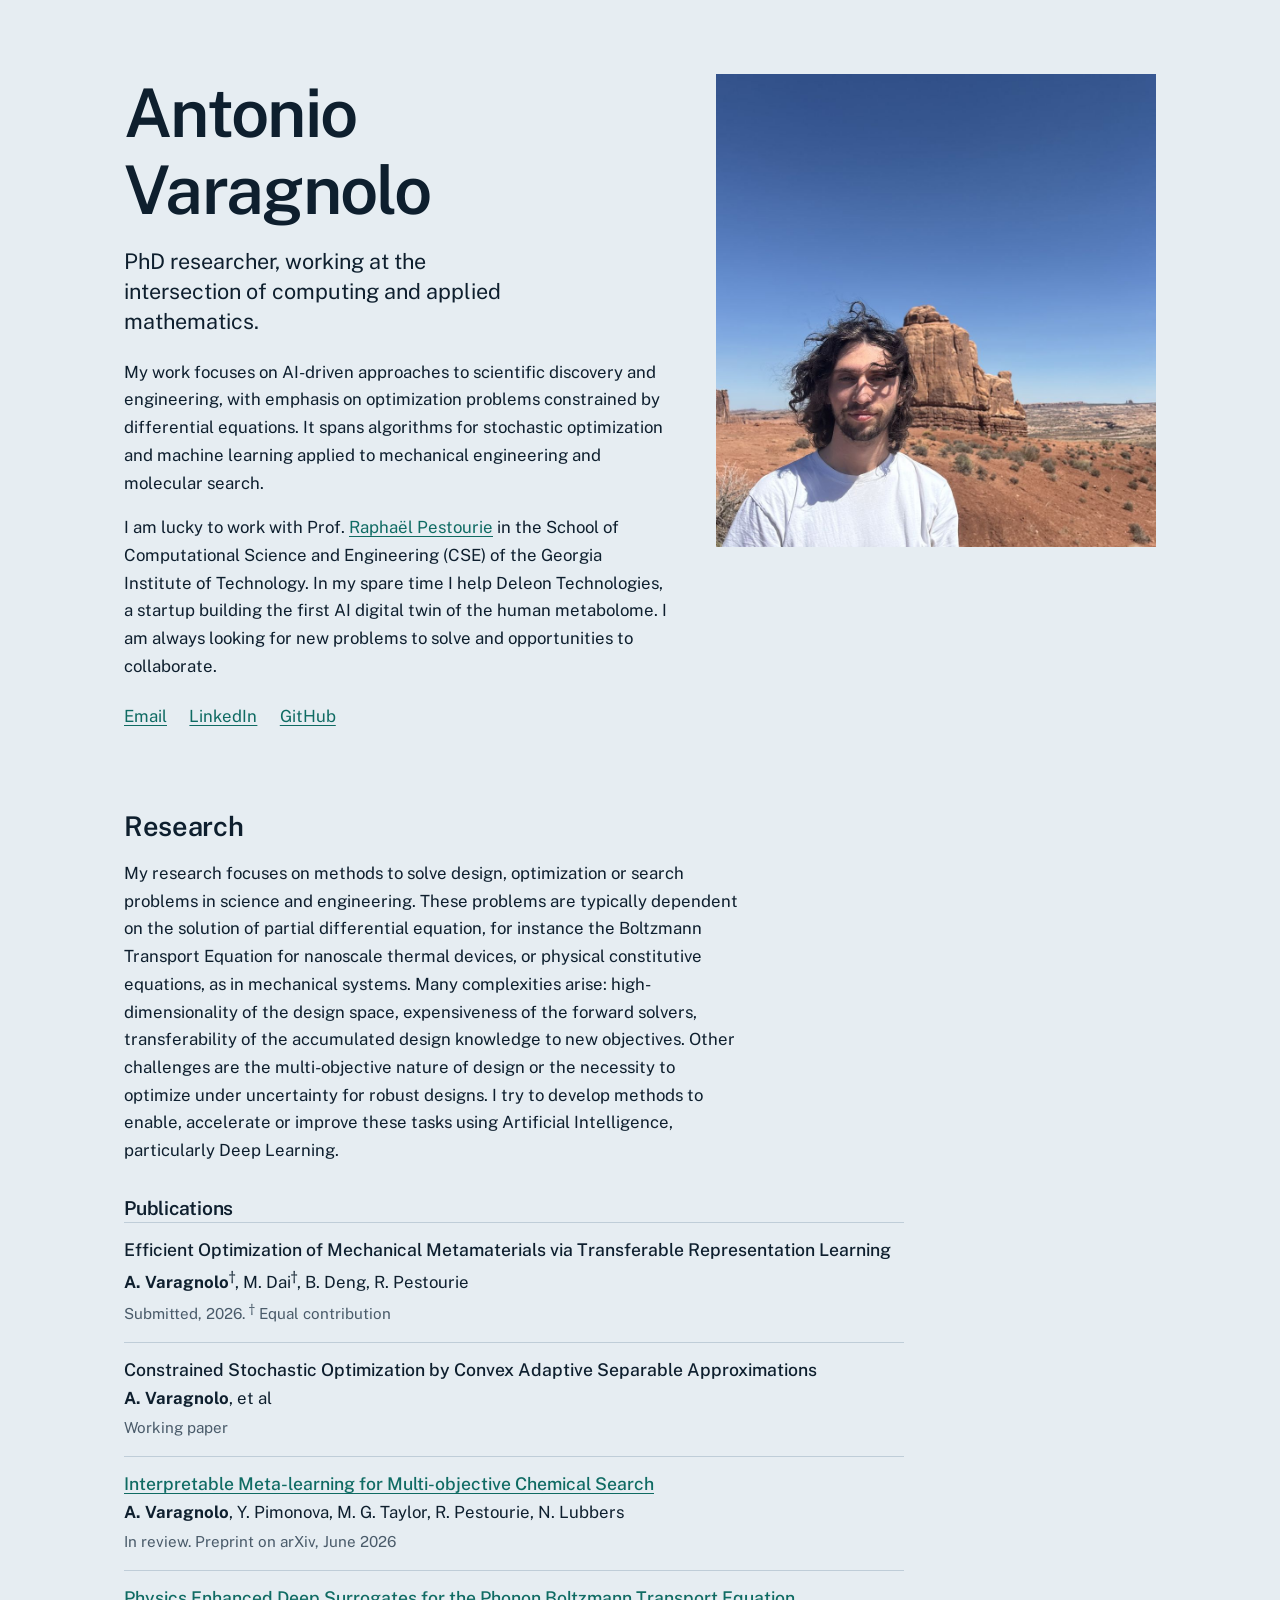
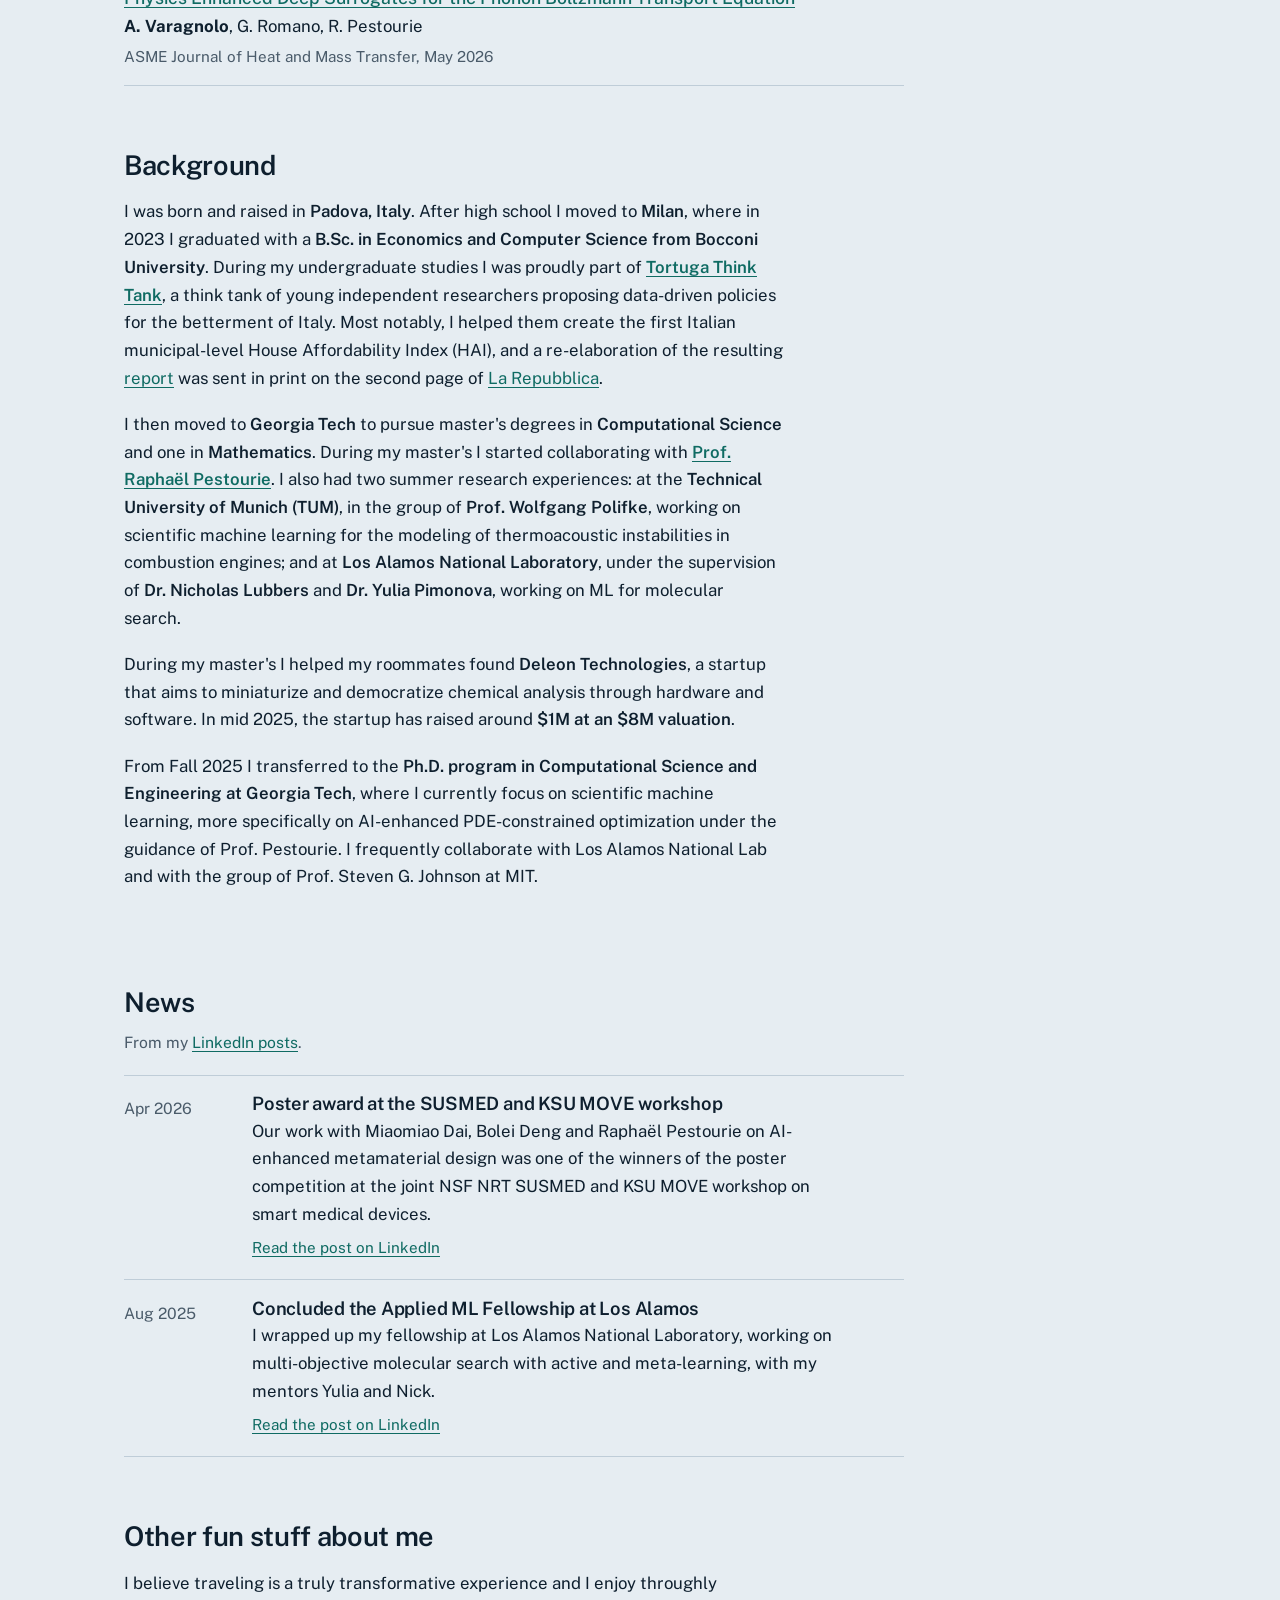
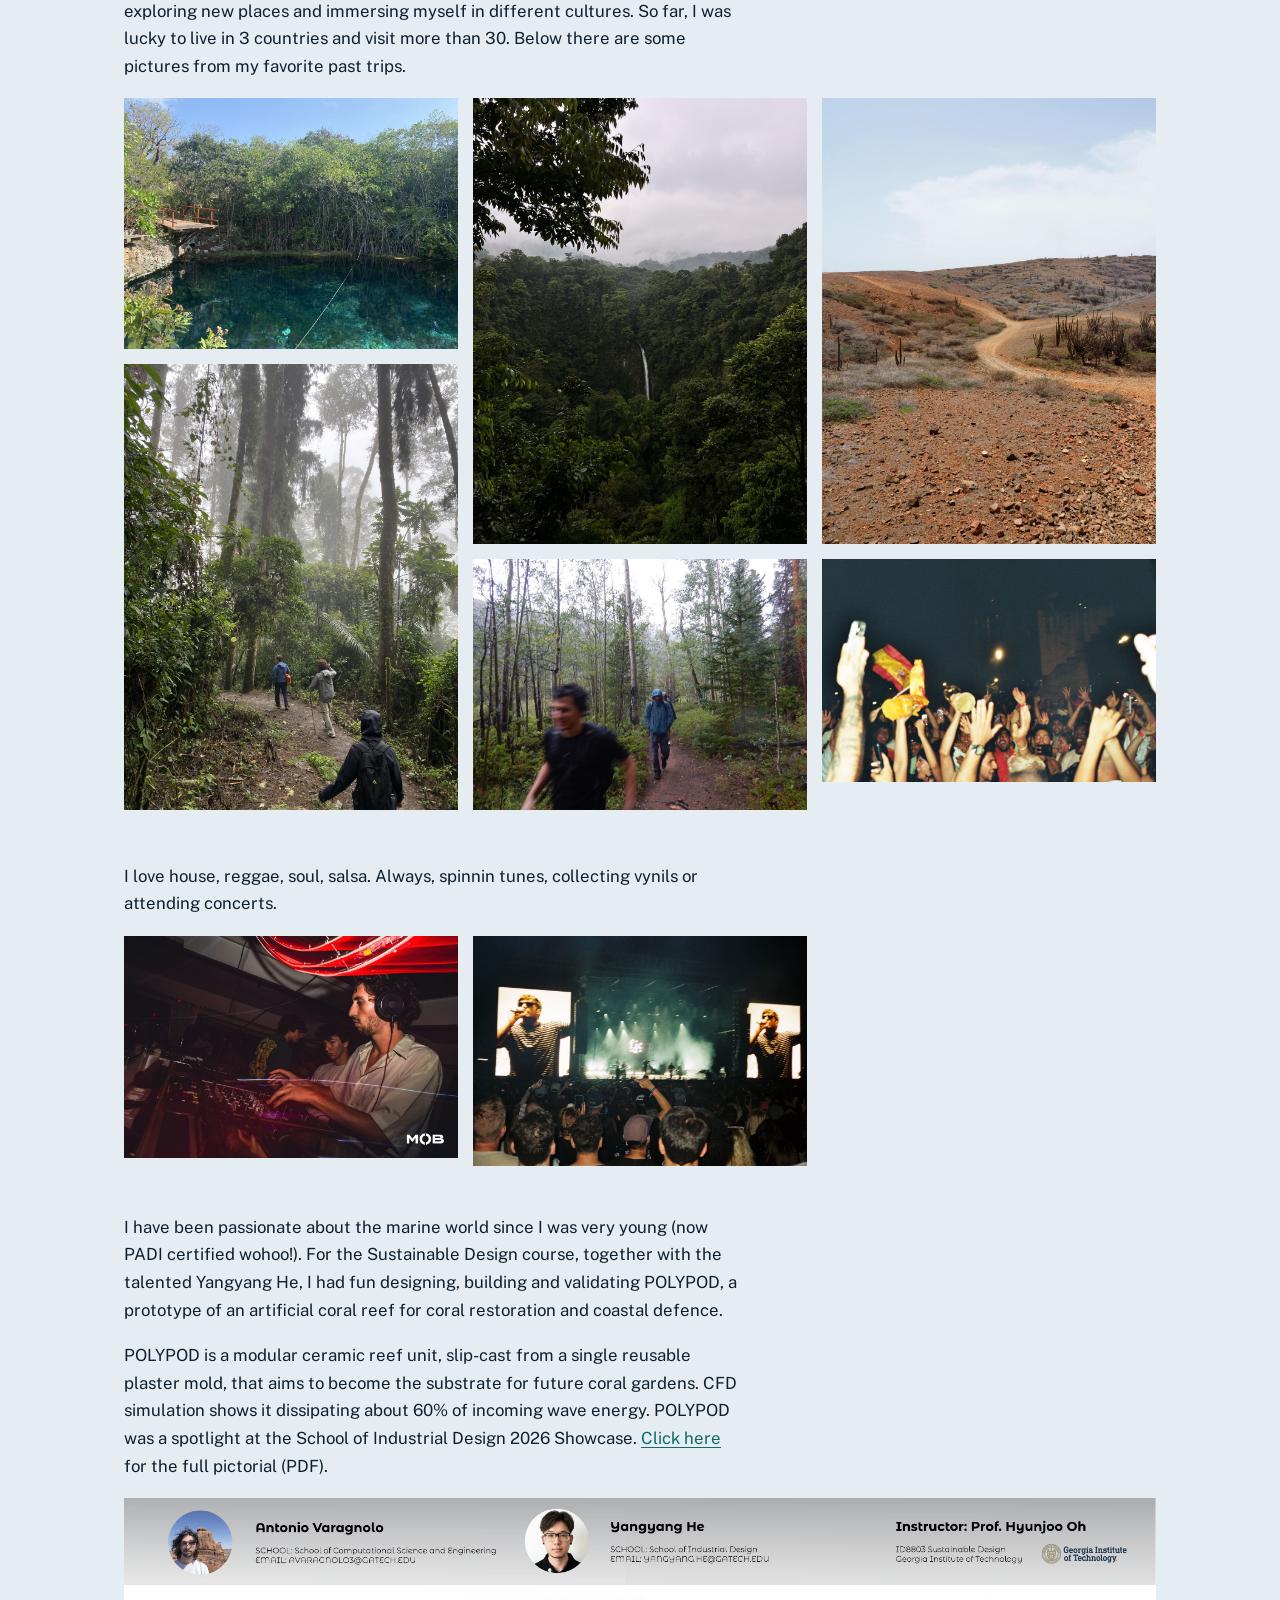
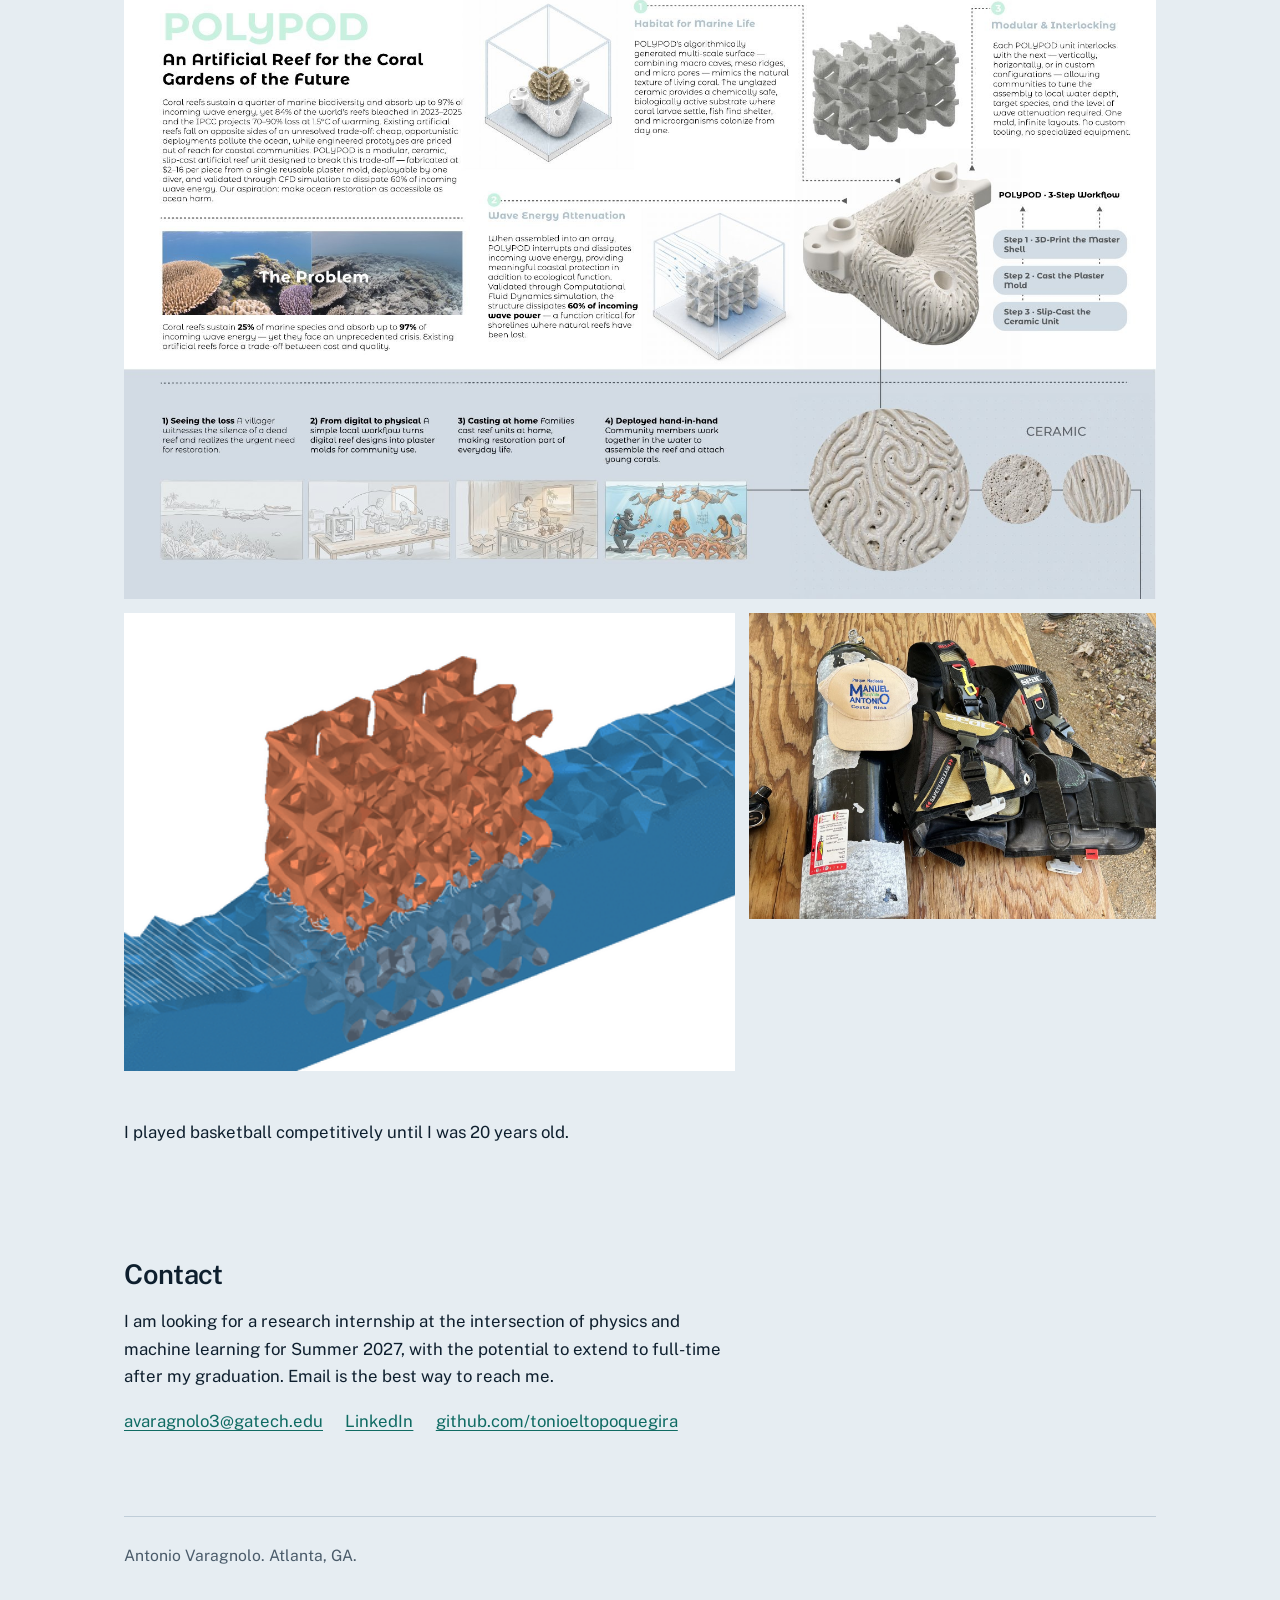
==== commit 7d04d9ba: "adjusted grammar error" ====
--- a/index.html
+++ b/index.html
@@ -71,10 +71,10 @@
       <section class="block" id="background" aria-labelledby="bg-h">
         <h2 id="bg-h">Background</h2>
         <div class="bio">
-          <p>I was born and raised in <strong>Padova, Italy</strong>. After high school I moved to <strong>Milan</strong>, where in 2023 I graduated with a <strong>B.Sc. in Economics and Computer Science from Bocconi University</strong>. During my undergraduate studies I am proudly part of <a href="https://www.tortuga-econ.it"><strong>Tortuga Think Tank</strong></a>, a think tank of young independent researchers proposing data-driven policies for the betterment of Italy. Most notably, I helped them create the first Italian municipal-level House Affordability Index (HAI), and a re-elaboration of the resulting <a href="https://www.tortuga-econ.it/2023/10/22/accessibilita_abitativa/">report</a> was sent in print on the second page of <a href="https://www.repubblica.it/cronaca/2023/05/07/news/la_casa_impossibile_i_mutui_crescono_gli_stipendi_no_giovani_esclusi_da_acquisti_e_affitti-399066073/">La Repubblica</a>.</p>
-          <p>I then moved to <strong>Georgia Tech</strong> to pursue master's degrees in <strong>Computational Science</strong> and one in <strong>Mathematics</strong>. During my master's I started collaborating with <a href="https://www.raphaelpestourie.com"><strong>Prof. Raphaël Pestourie</strong></a>. I also had two summer research experiences: at the <strong>Technical University of Munich (TUM)</strong>, in the group of <strong>Prof. Wolfgang Polifke</strong>, working on scientific machine learning for thermoacoustic instabilities in combustion engines; and at <strong>Los Alamos National Laboratory</strong>, under the supervision of <strong>Dr. Nicholas Lubbers</strong> and <strong>Dr. Yulia Pimonova</strong>, working on ML for molecular search.</p>
+          <p>I was born and raised in <strong>Padova, Italy</strong>. After high school I moved to <strong>Milan</strong>, where in 2023 I graduated with a <strong>B.Sc. in Economics and Computer Science from Bocconi University</strong>. During my undergraduate studies I was proudly part of <a href="https://www.tortuga-econ.it"><strong>Tortuga Think Tank</strong></a>, a think tank of young independent researchers proposing data-driven policies for the betterment of Italy. Most notably, I helped them create the first Italian municipal-level House Affordability Index (HAI), and a re-elaboration of the resulting <a href="https://www.tortuga-econ.it/2023/10/22/accessibilita_abitativa/">report</a> was sent in print on the second page of <a href="https://www.repubblica.it/cronaca/2023/05/07/news/la_casa_impossibile_i_mutui_crescono_gli_stipendi_no_giovani_esclusi_da_acquisti_e_affitti-399066073/">La Repubblica</a>.</p>
+          <p>I then moved to <strong>Georgia Tech</strong> to pursue master's degrees in <strong>Computational Science</strong> and one in <strong>Mathematics</strong>. During my master's I started collaborating with <a href="https://www.raphaelpestourie.com"><strong>Prof. Raphaël Pestourie</strong></a>. I also had two summer research experiences: at the <strong>Technical University of Munich (TUM)</strong>, in the group of <strong>Prof. Wolfgang Polifke</strong>, working on scientific machine learning for the modeling of thermoacoustic instabilities in combustion engines; and at <strong>Los Alamos National Laboratory</strong>, under the supervision of <strong>Dr. Nicholas Lubbers</strong> and <strong>Dr. Yulia Pimonova</strong>, working on ML for molecular search.</p>
           <p>During my master's I helped my roommates found <strong>Deleon Technologies</strong>, a startup that aims to miniaturize and democratize chemical analysis through hardware and software. In mid 2025, the startup has raised around <strong>$1M at an $8M valuation</strong>.</p>
-          <p>From Fall 2025 I transferred to the <strong>Ph.D. program in Computational Science and Engineering at Georgia Tech</strong>, where I currently focus on scientific machine learning, more specifically on AI-enhanced PDE-constrained optimization. I frequently collaborate with Los Alamos National Lab and with the group of Prof. Steven G. Johnson at MIT.</p>
+          <p>From Fall 2025 I transferred to the <strong>Ph.D. program in Computational Science and Engineering at Georgia Tech</strong>, where I currently focus on scientific machine learning, more specifically on AI-enhanced PDE-constrained optimization under the guidance of Prof. Pestourie. I frequently collaborate with Los Alamos National Lab and with the group of Prof. Steven G. Johnson at MIT.</p>
         </div>
       </section>
 
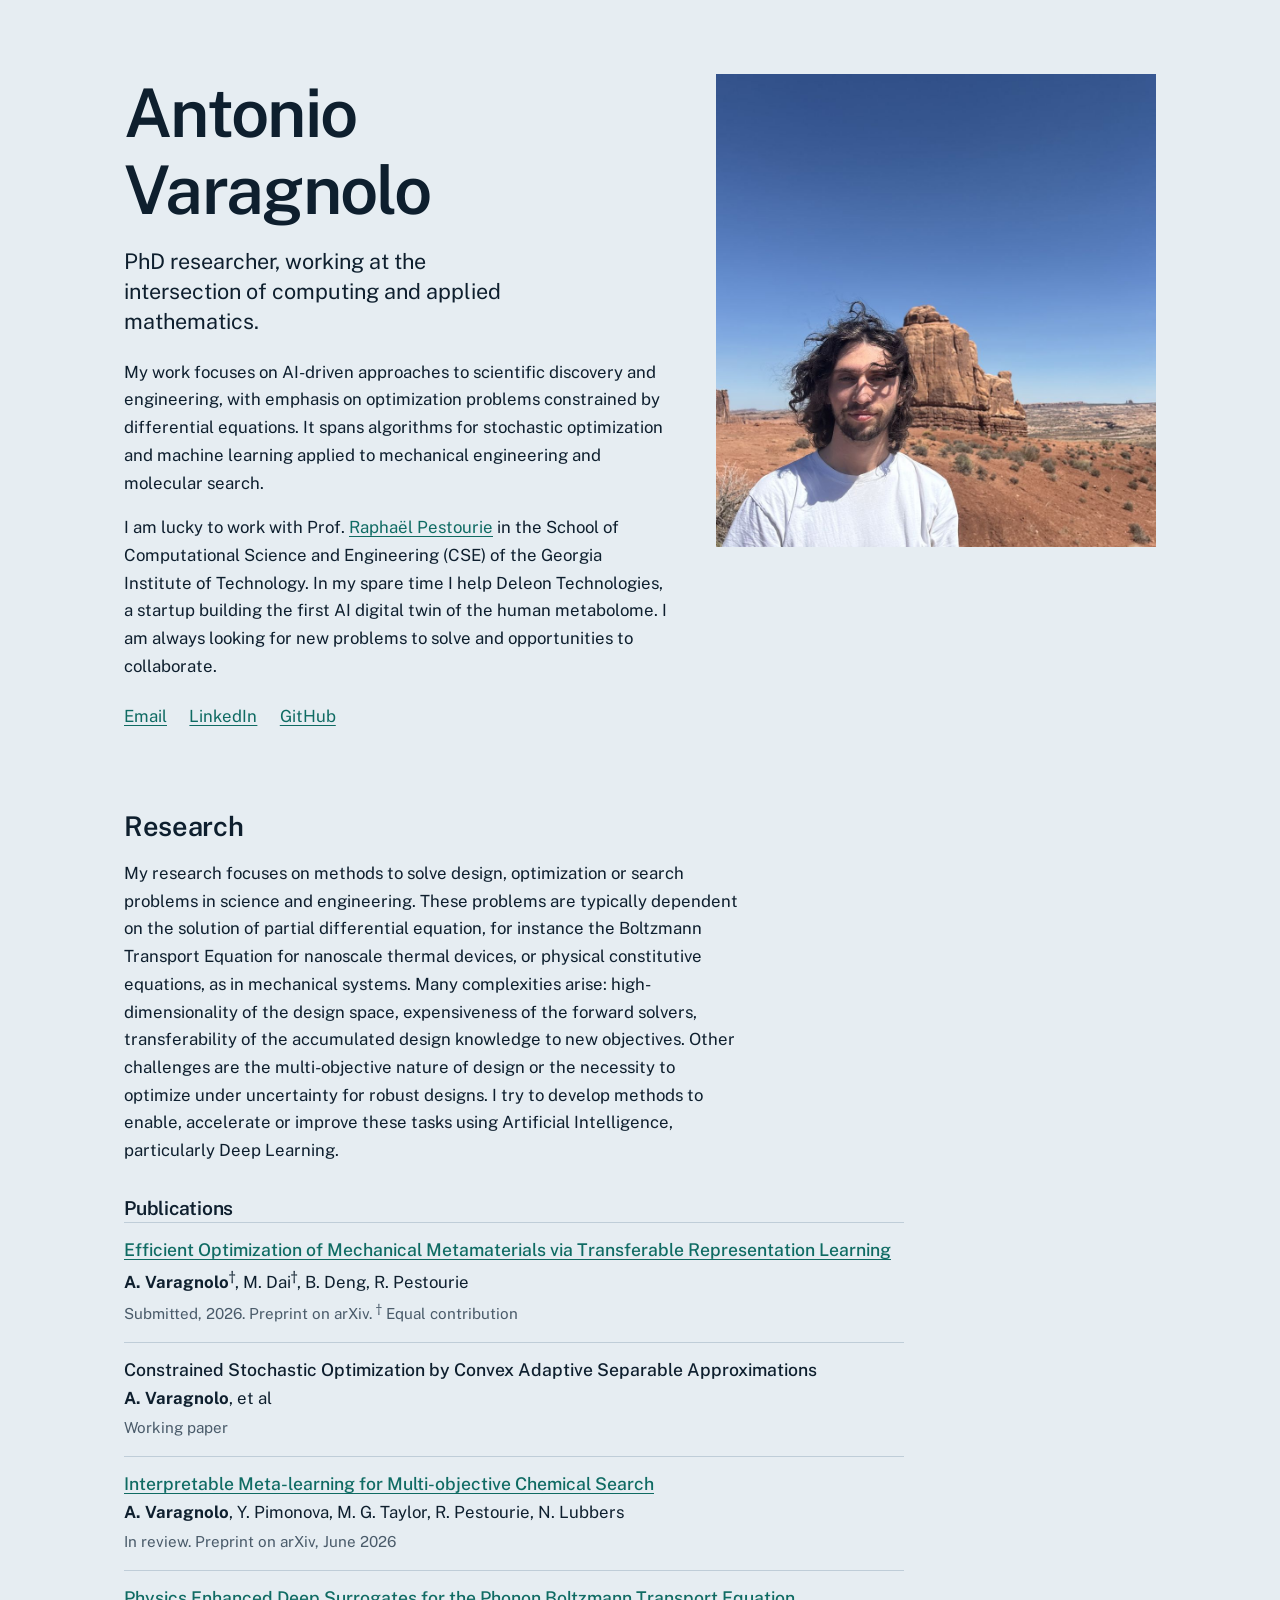
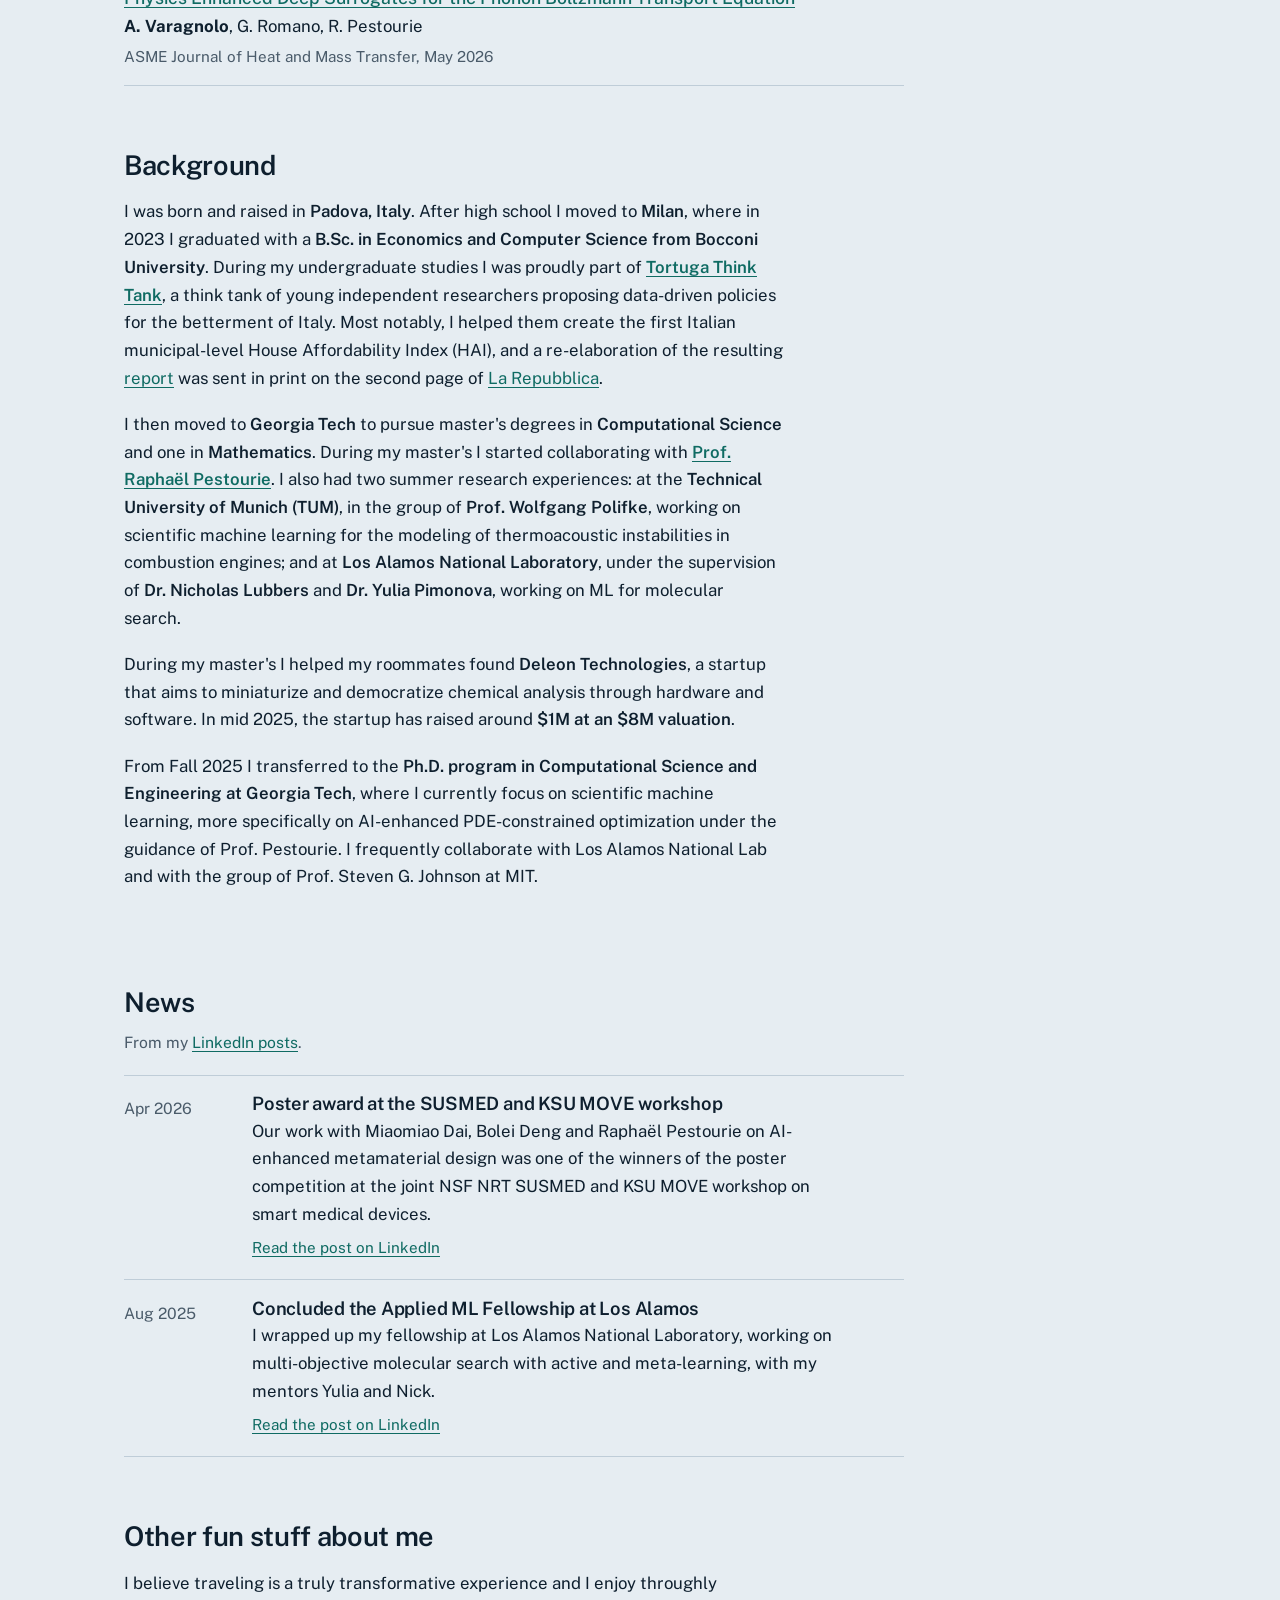
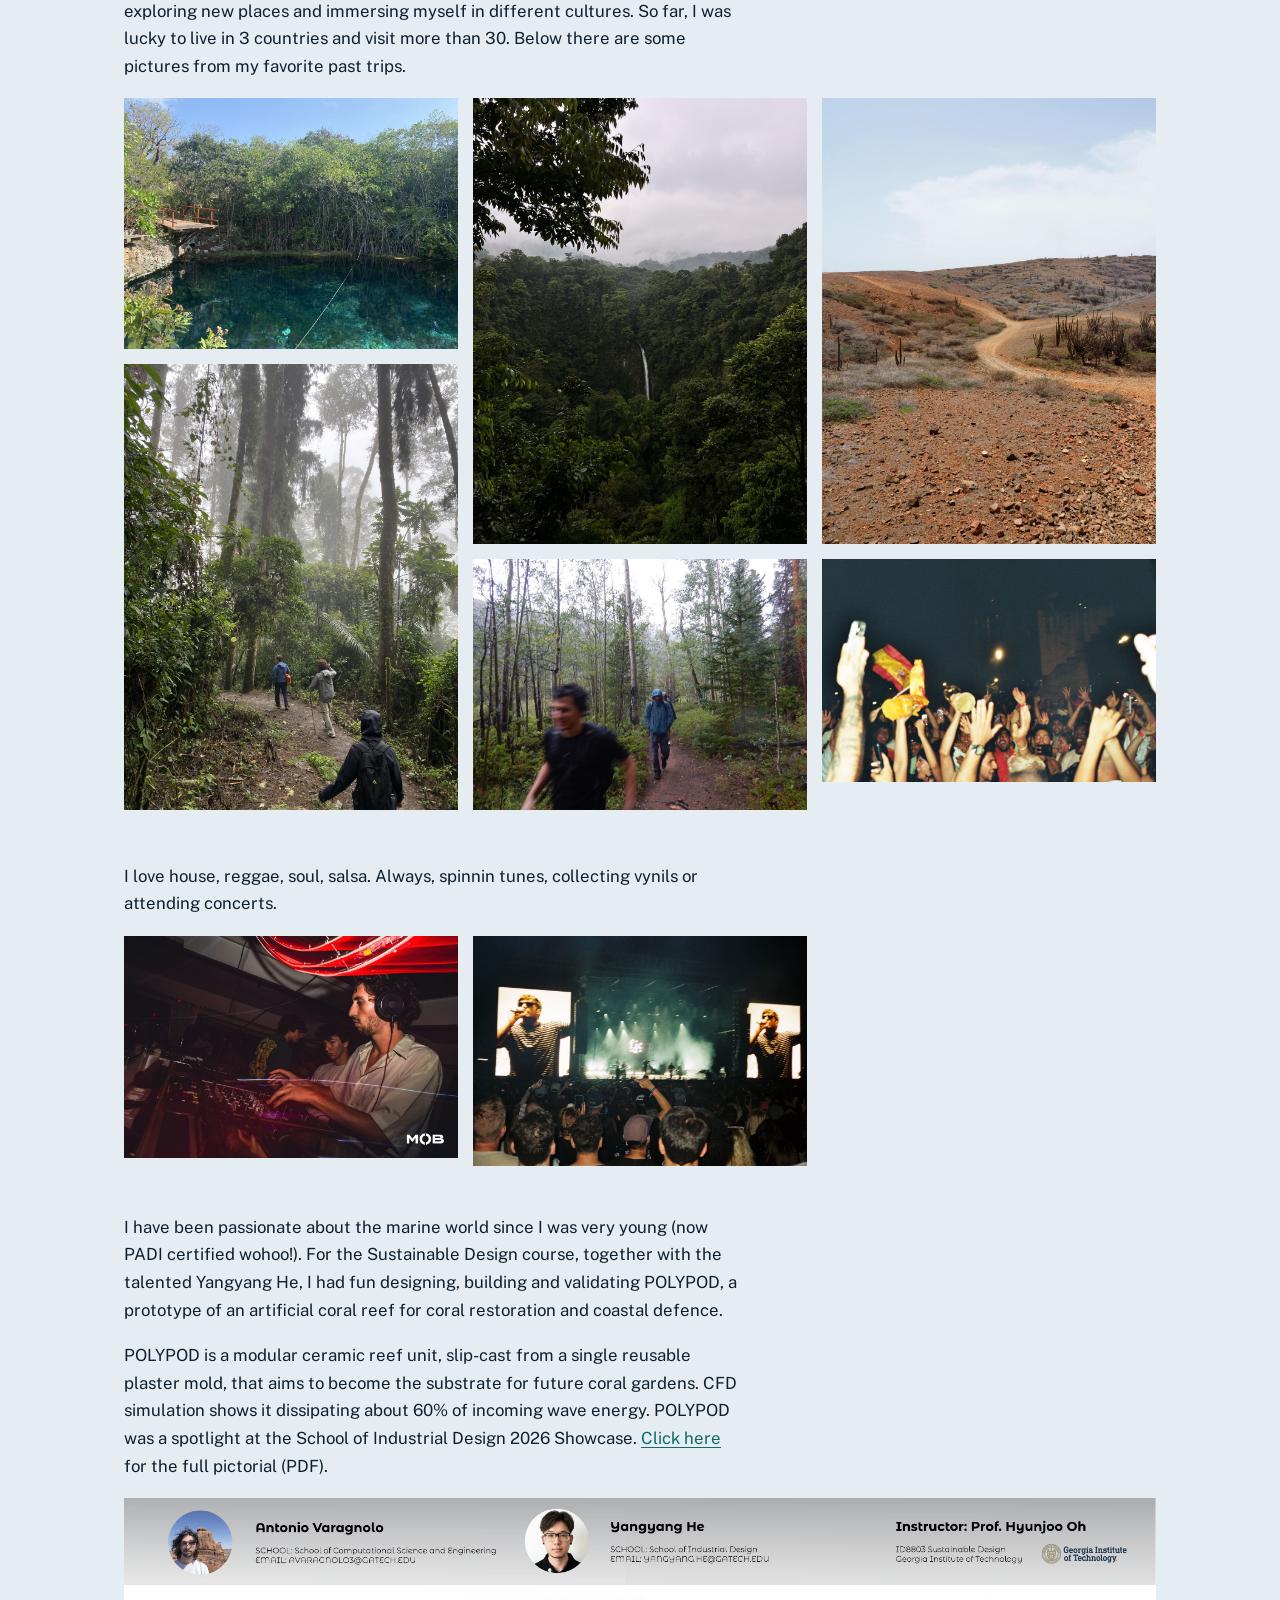
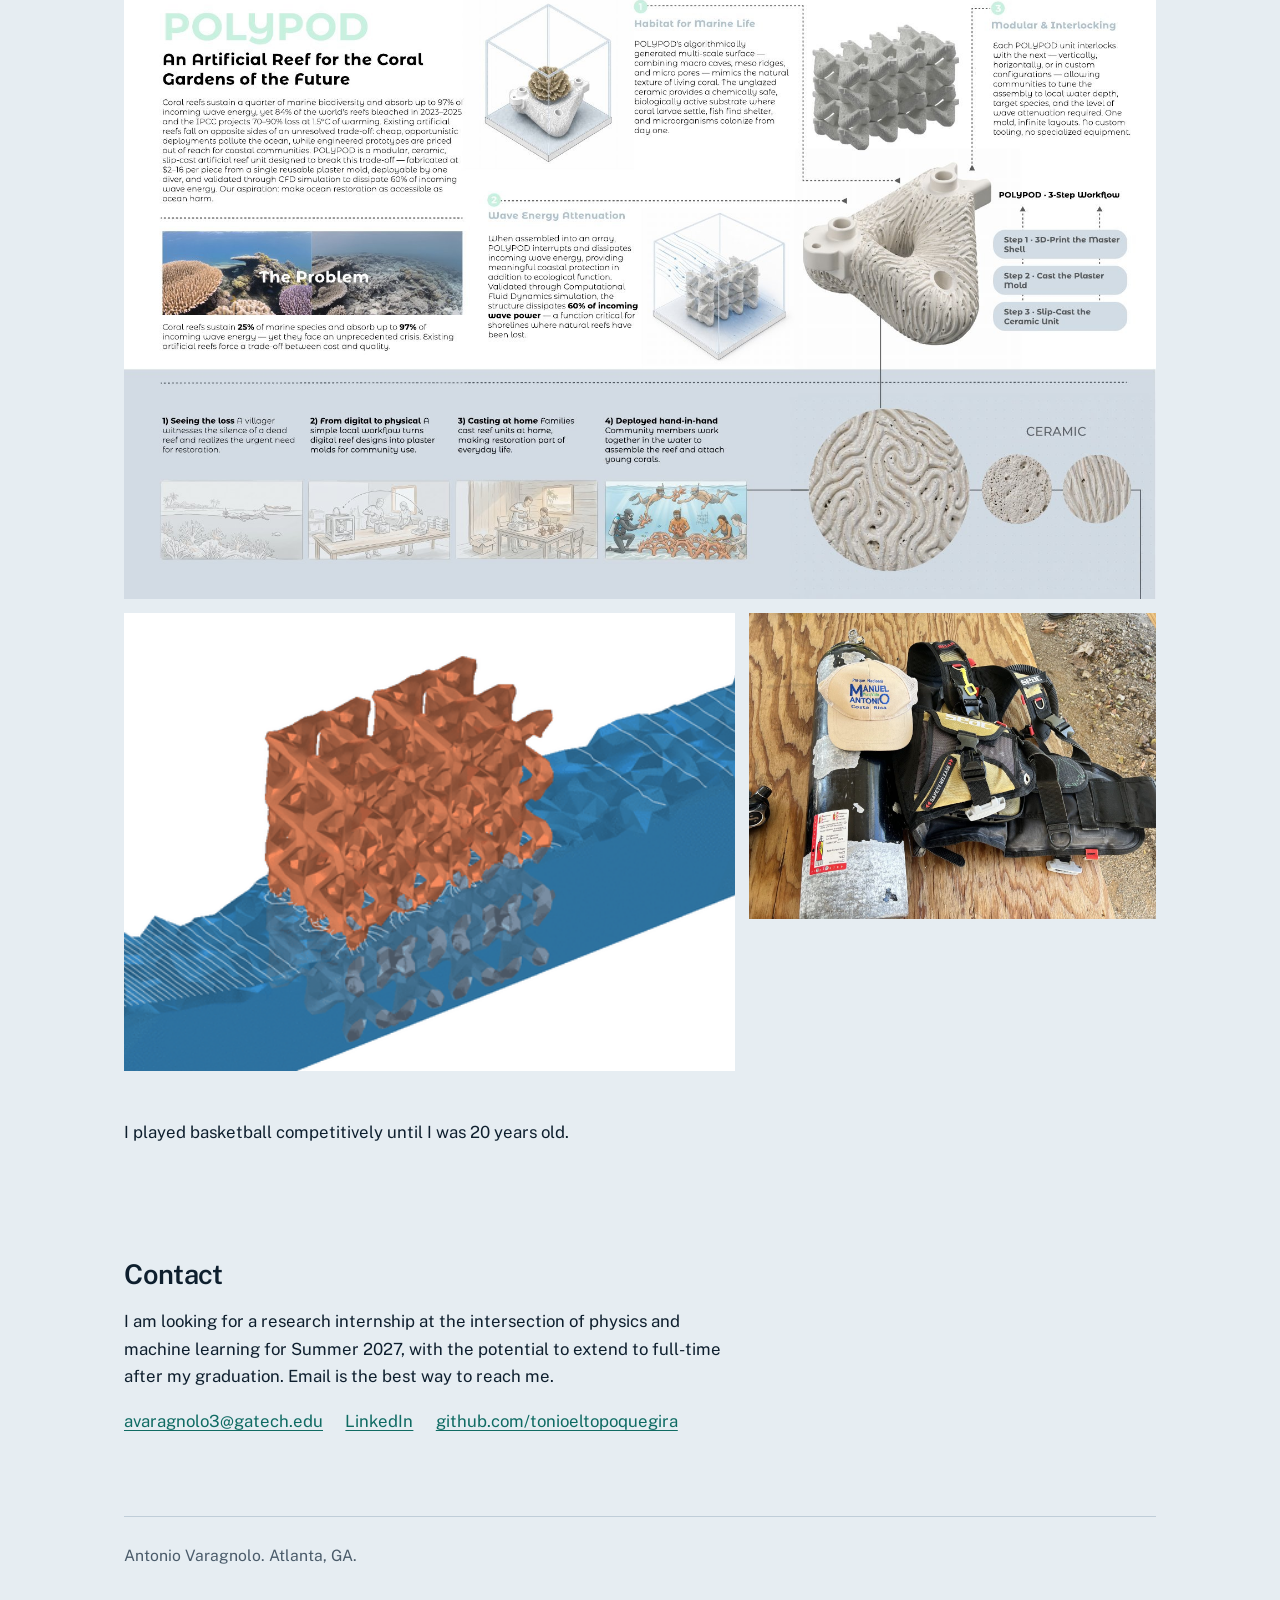
==== commit 66d7aca1: "Add arXiv link for metamaterials paper" ====
--- a/index.html
+++ b/index.html
@@ -46,9 +46,9 @@
         <h3 class="sub-h"><a class="h-link" href="publications.html">Publications</a></h3>
         <ul class="home-pubs">
           <li>
-            <span class="pub-title">Efficient Optimization of Mechanical Metamaterials via Transferable Representation Learning</span>
+            <a class="pub-title" href="https://arxiv.org/abs/2611.28362">Efficient Optimization of Mechanical Metamaterials via Transferable Representation Learning</a>
             <span class="pub-authors"><strong>A. Varagnolo</strong><sup>†</sup>, M. Dai<sup>†</sup>, B. Deng, R. Pestourie</span>
-            <span class="pub-status">Submitted, 2026. <sup>†</sup> Equal contribution</span>
+            <span class="pub-status">Submitted, 2026. Preprint on arXiv. <sup>†</sup> Equal contribution</span>
           </li>
           <li>
             <span class="pub-title">Constrained Stochastic Optimization by Convex Adaptive Separable Approximations</span>
